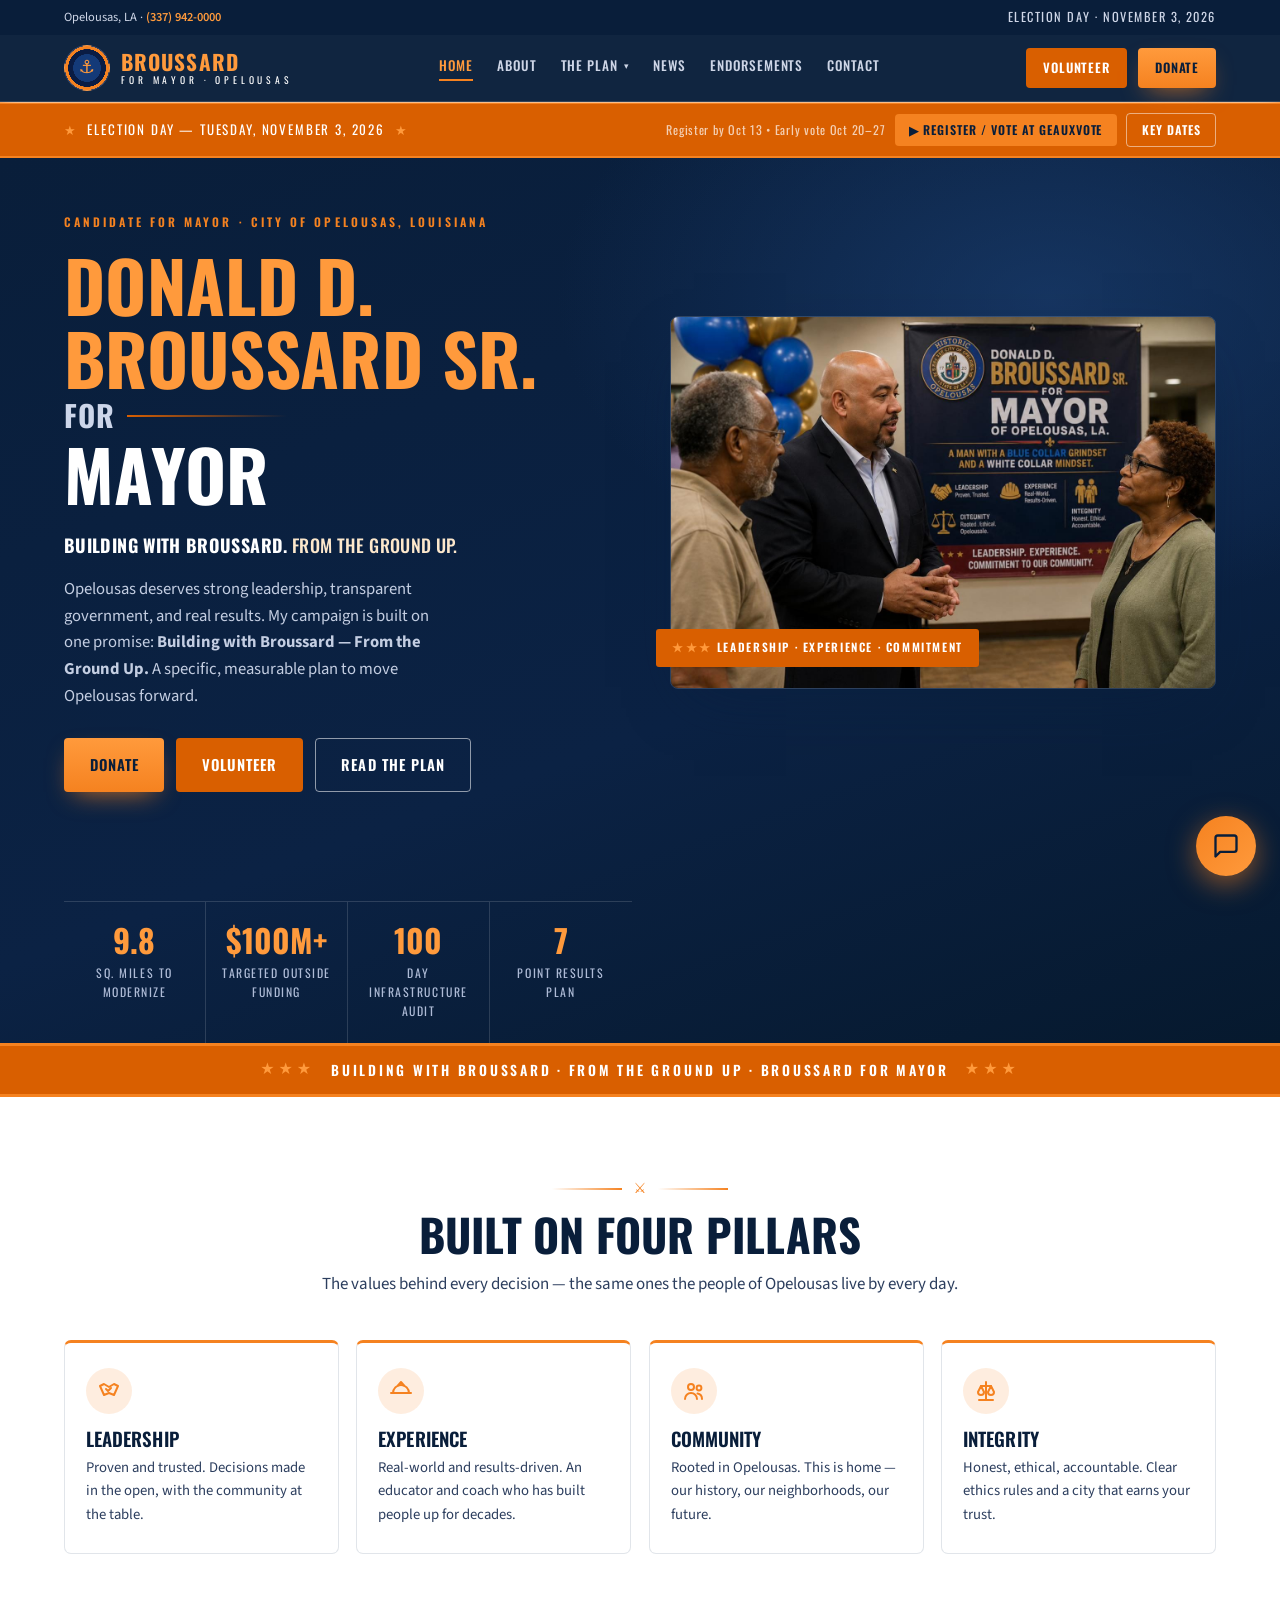
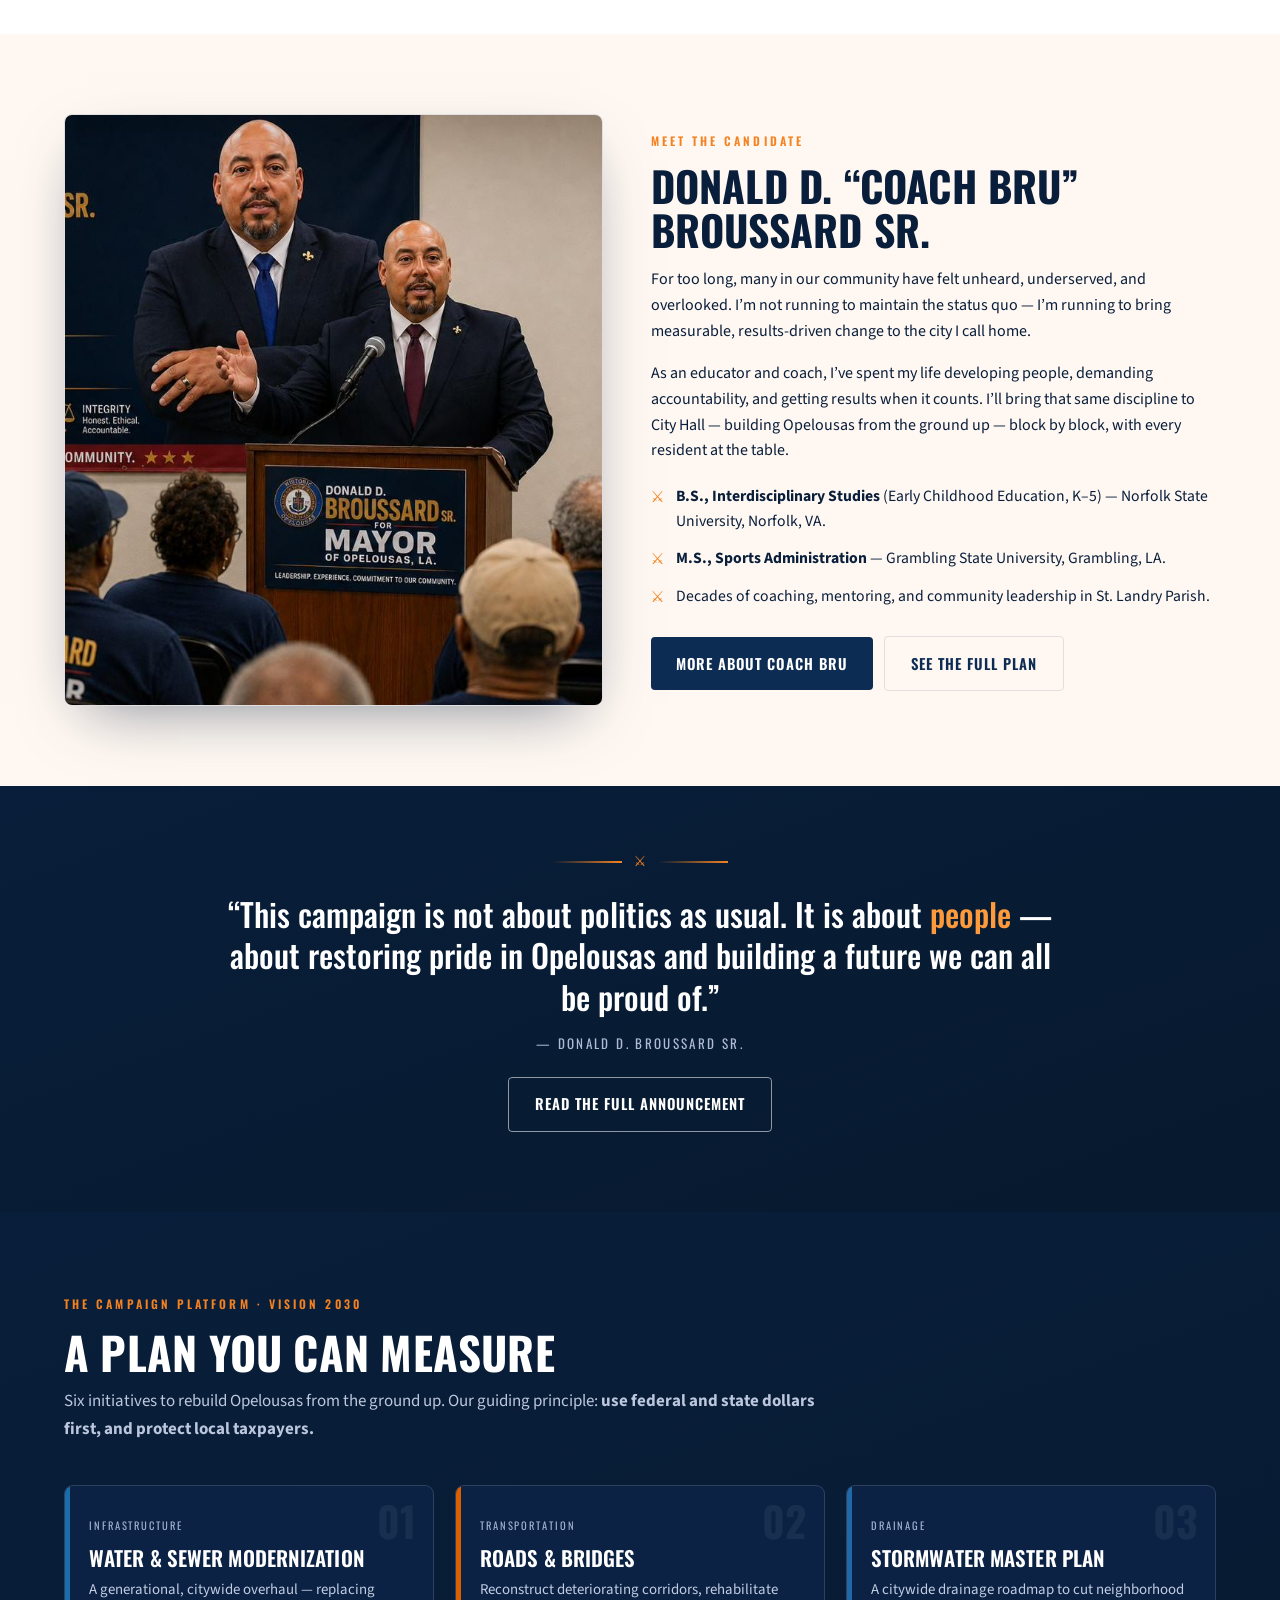
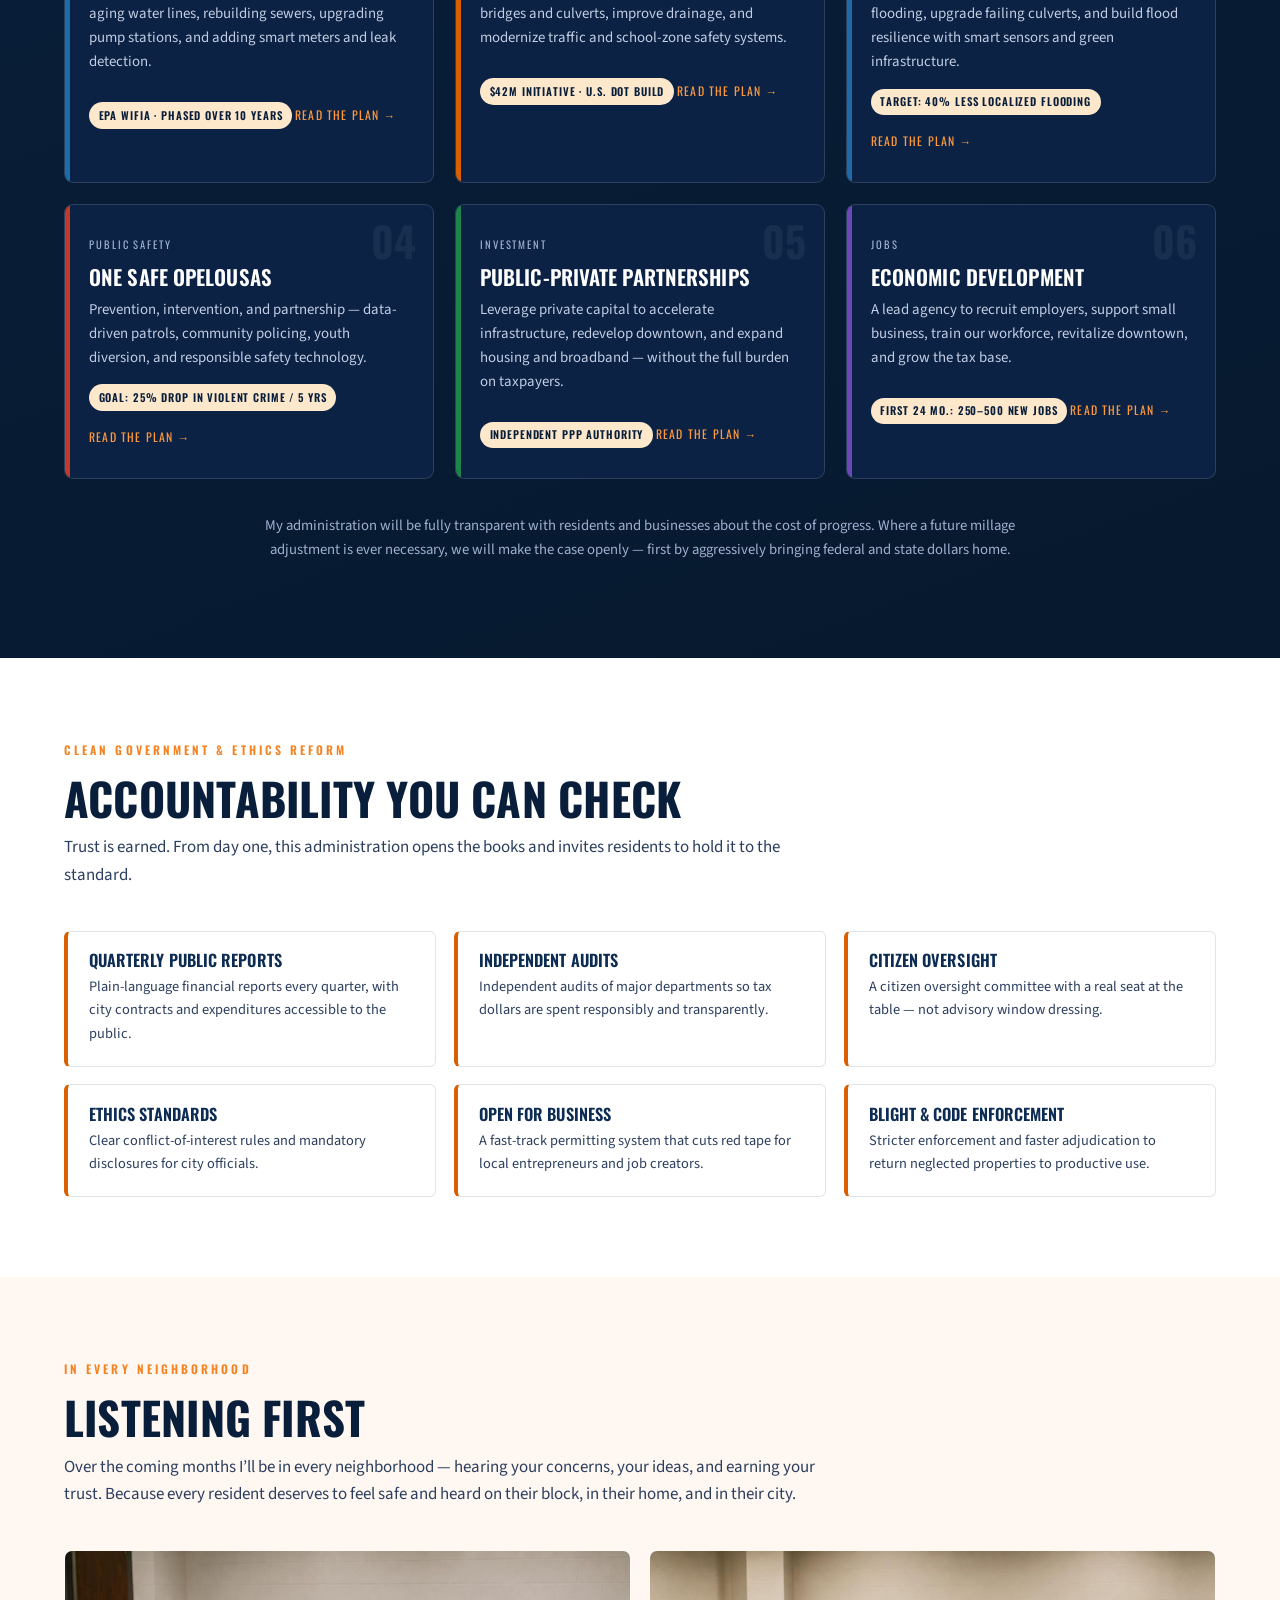
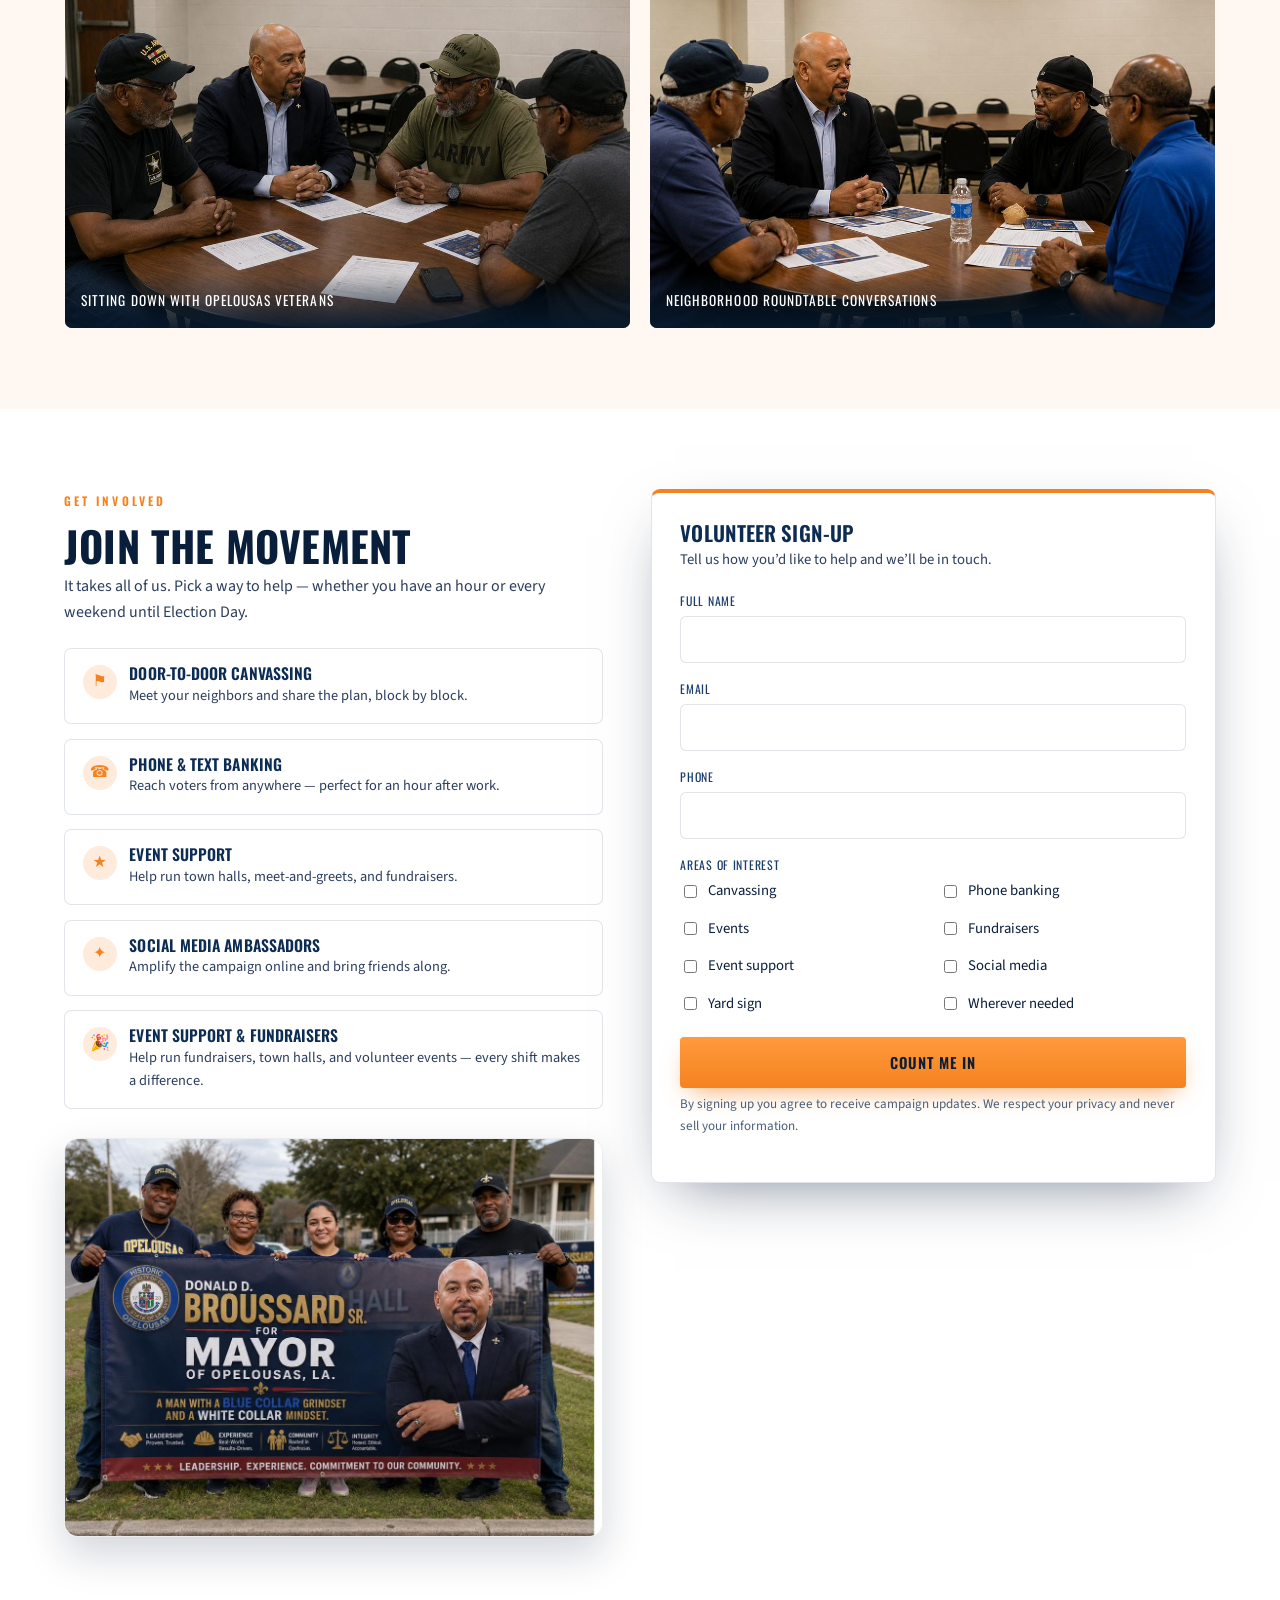
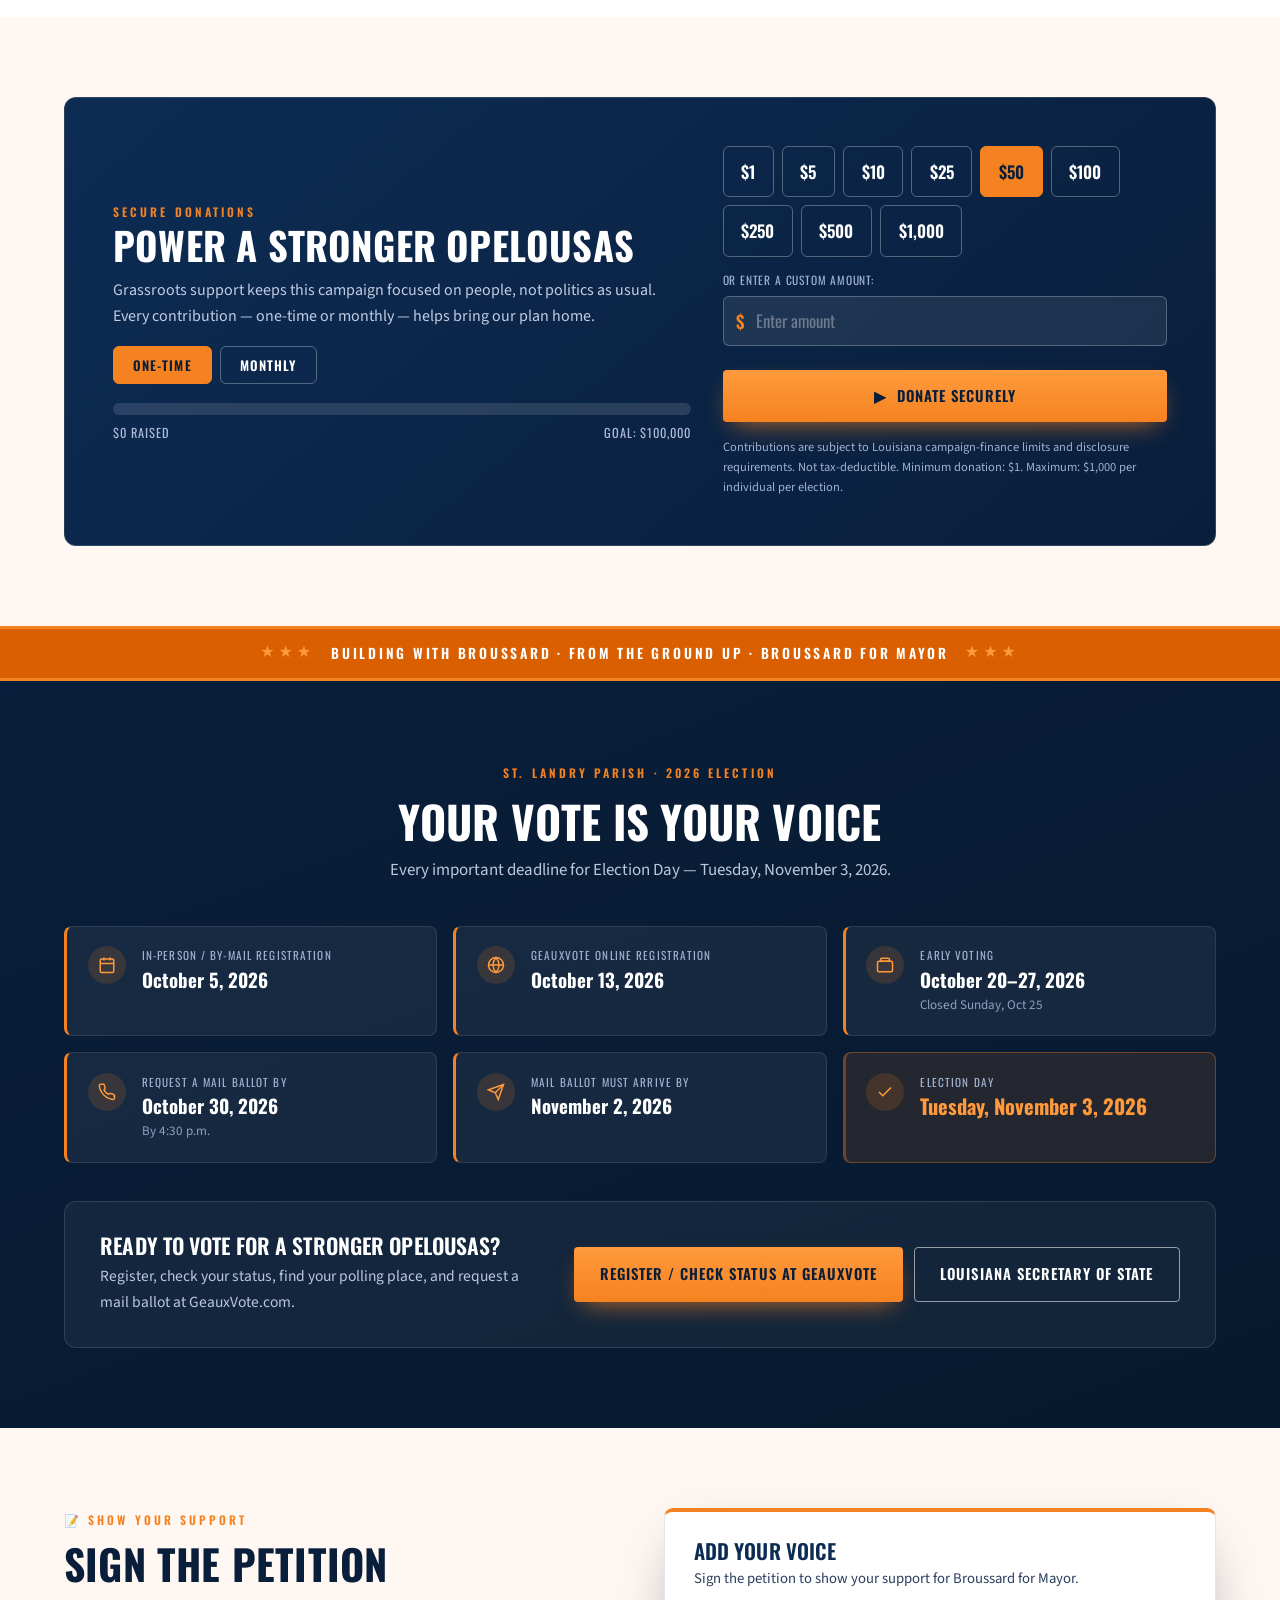
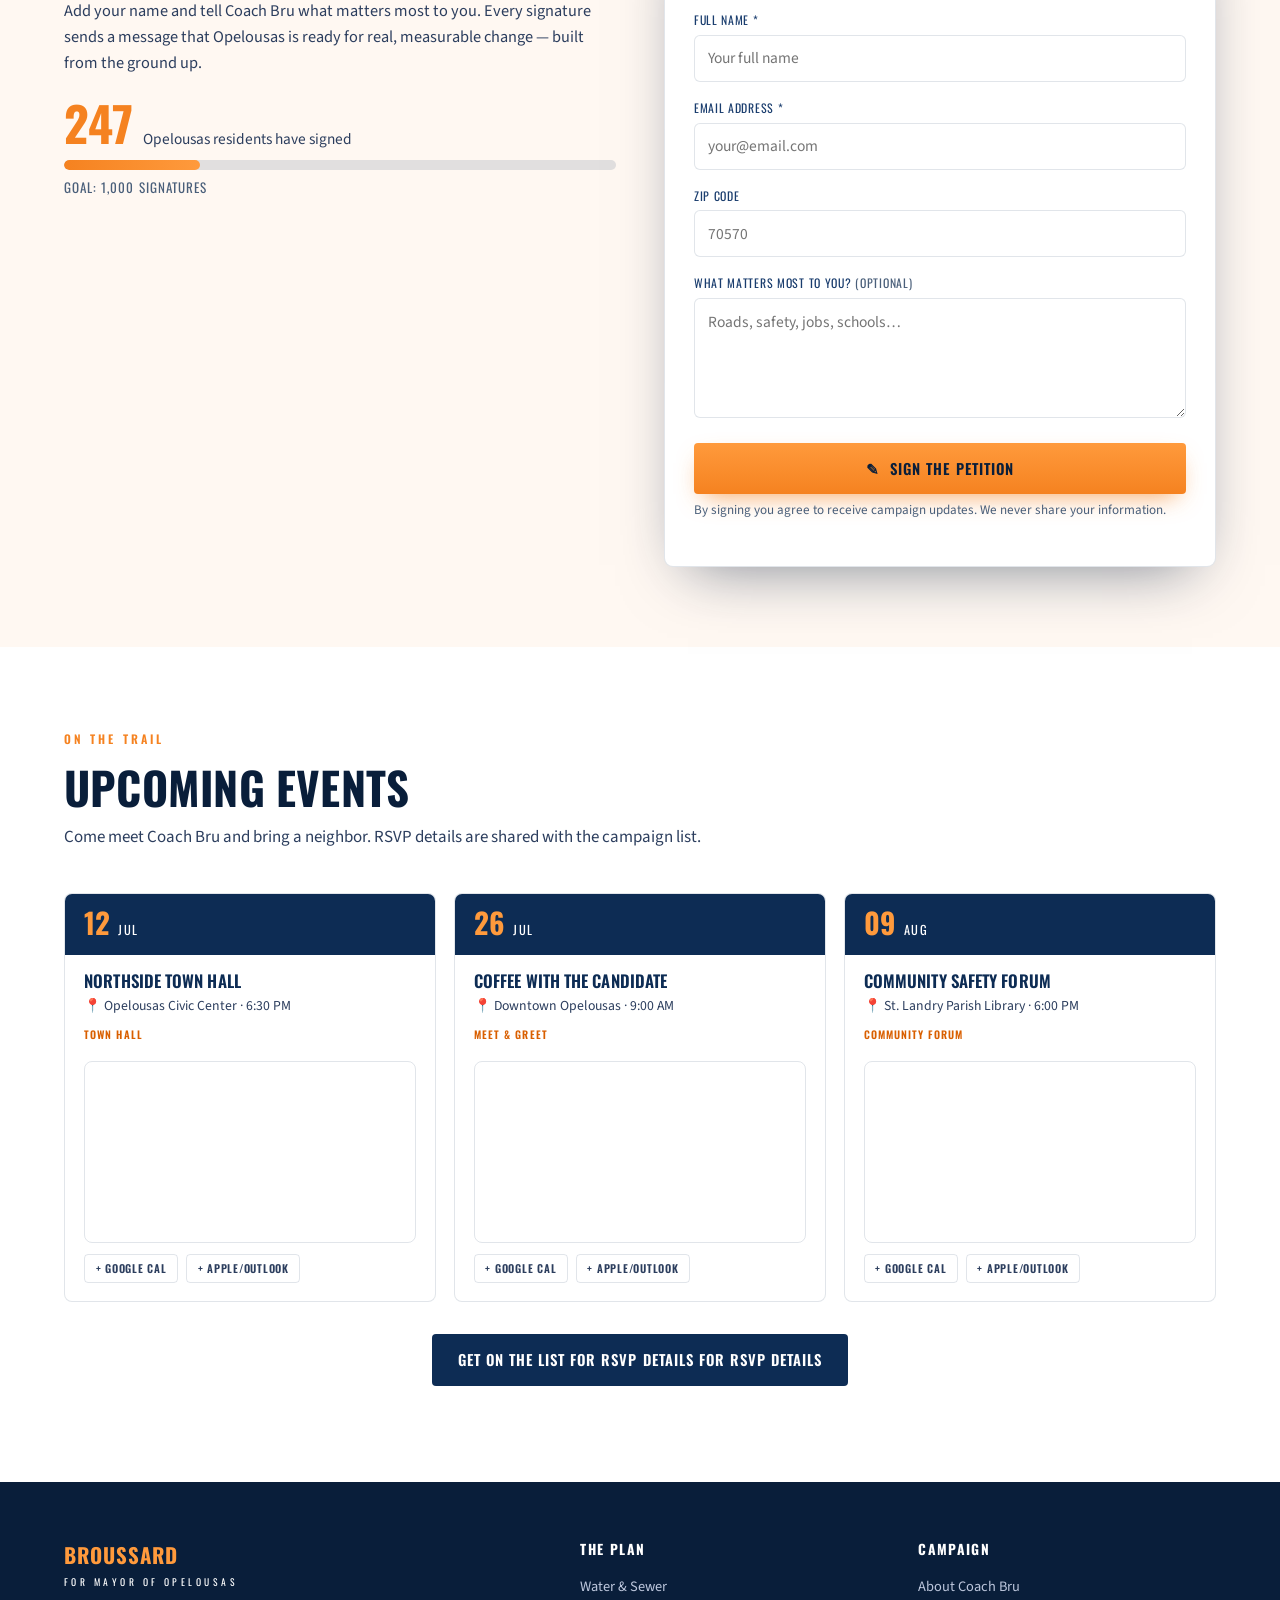
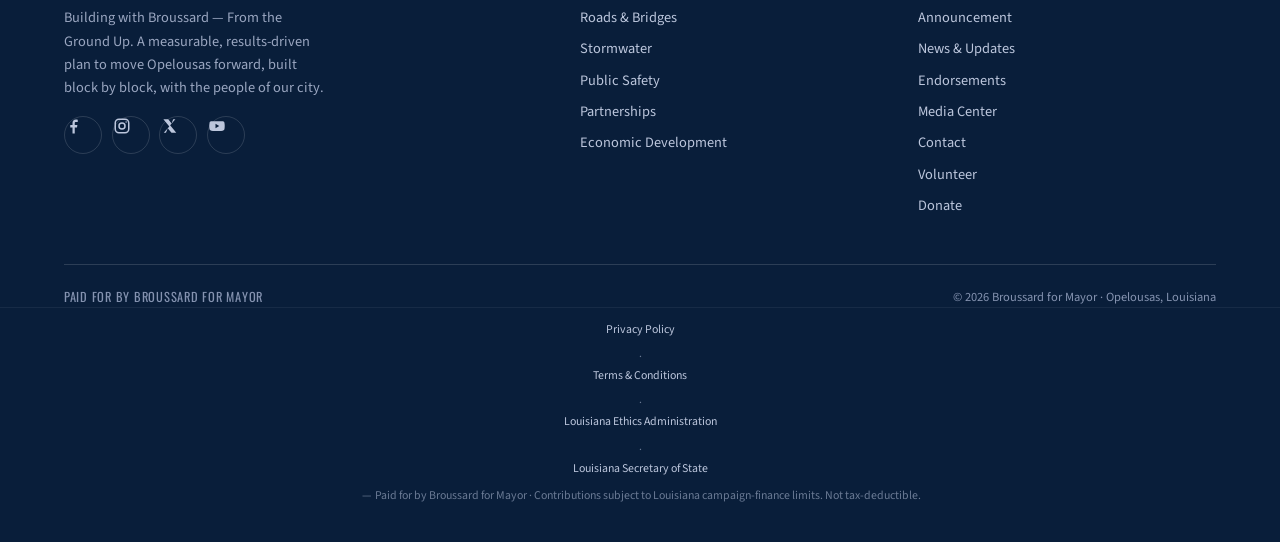
==== broussard-for-mayor-website/index-external-assets.html @ daa46667 "first commit" ====
<!DOCTYPE html>
<html lang="en">
<head>
<meta charset="UTF-8"/>
<meta name="viewport" content="width=device-width,initial-scale=1.0"/>
<title>Broussard for Mayor &mdash; Opelousas, Louisiana</title>
<meta name="description" content="Donald D. 'Coach Bru' Broussard Sr. &mdash; Broussard for Mayor of Opelousas. Building with Broussard, From the Ground Up."/>
<meta name="theme-color" content="#091e3a"/>
<meta property="og:title" content="Broussard for Mayor &mdash; Opelousas"/>
<meta property="og:description" content="Building with Broussard. From the Ground Up. A six-point plan to rebuild Opelousas."/>
<link rel="stylesheet" href="styles.css"/>
<link rel="preconnect" href="https://fonts.googleapis.com"/>
<link rel="preconnect" href="https://fonts.gstatic.com" crossorigin/>
<link href="https://fonts.googleapis.com/css2?family=Oswald:wght@400;500;600;700&family=Source+Sans+3:ital,wght@0,400;0,500;0,600;0,700;1,400&display=swap" rel="stylesheet"/>

</head>
<body>
<a class="skip" href="#main">Skip to content</a>
<div class="topbar"><div class="wrap"><div class="tinfo">Opelousas, LA &middot; <a href="tel:+13379420000">(337) 942-0000</a></div><div class="tdate">Election Day &middot; November 3, 2026</div></div></div>
<header class="nav"><div class="wrap">
  <a class="brand" href="#/home"><span class="seal" aria-hidden="true"></span><span class="bt"><b>BROUSSARD</b><span>For Mayor &middot; Opelousas</span></span></a>
  <nav class="links" aria-label="Primary">
    <a href="#/home" data-nav="home">Home</a>
    <a href="#/about" data-nav="about">About</a>
    <div class="has-drop"><a href="#/issues" data-nav="plan" aria-haspopup="true">The Plan</a>
      <div class="dropmenu">
        <a href="#/issues"><span class="sw" style="background:var(--gold)"></span>All Priorities</a>
        <a href="#/water-sewer"><span class="sw" style="background:#1a6daa"></span>Water &amp; Sewer</a>
        <a href="#/roads-bridges"><span class="sw" style="background:#d95f00"></span>Roads &amp; Bridges</a>
        <a href="#/stormwater"><span class="sw" style="background:#2068a8"></span>Stormwater</a>
        <a href="#/one-safe-opelousas"><span class="sw" style="background:#c0392b"></span>One Safe Opelousas</a>
        <a href="#/ppp"><span class="sw" style="background:#1e8449"></span>Partnerships</a>
        <a href="#/oeda"><span class="sw" style="background:#6c47b8"></span>Economic Development</a>
      </div>
    </div>
    <a href="#/news" data-nav="news">News</a>
    <a href="#/endorsements" data-nav="endorsements">Endorsements</a>
    <a href="#/contact" data-nav="contact">Contact</a>
  </nav>
  <div class="nav-cta">
    <a class="btn btn-brick btn-sm" href="#/home/involved">Volunteer</a>
    <a class="btn btn-gold btn-sm" href="#/home/donate">Donate</a>
    <button class="menu-btn" id="menuBtn" aria-label="Open menu" aria-expanded="false">&#9776;</button>
  </div>
</div>
<div class="mobile-panel" id="mobilePanel">
  <a href="#/home">Home</a><a href="#/about">About</a>
  <div class="mlabel">The Plan</div>
  <a class="sub" href="#/issues">All Priorities</a>
  <a class="sub" href="#/water-sewer">Water &amp; Sewer</a>
  <a class="sub" href="#/roads-bridges">Roads &amp; Bridges</a>
  <a class="sub" href="#/stormwater">Stormwater</a>
  <a class="sub" href="#/one-safe-opelousas">One Safe Opelousas</a>
  <a class="sub" href="#/ppp">Partnerships</a>
  <a class="sub" href="#/oeda">Economic Development</a>
  <a href="#/news">News &amp; Updates</a>
  <a href="#/endorsements">Endorsements</a>
  <a href="#/media">Media Center</a>
  <a href="#/references">References</a>
  <a href="#/home/involved">Volunteer</a>
  <a href="#/home/donate">Donate</a>
  <a href="#/contact">Contact</a>
</div>
</header>
<div class="votebar" role="banner" aria-label="Voter registration"><div class="wrap"><div class="vb-msg"><span class="star">&#9733;</span><span>Election Day &mdash; Tuesday, November 3, 2026</span><span class="star">&#9733;</span></div><div class="vb-actions"><span class="vb-date">Register by Oct 13 &bull; Early vote Oct 20&ndash;27</span><a class="vb-primary" href="https://www.geauxvote.com" target="_blank" rel="noopener">&#9654; Register / Vote at GeauxVote</a><a class="vb-ghost" href="#/home/vote">Key Dates</a></div></div></div>
<main id="main" tabindex="-1">
<div class="view" id="view-home">
<section class="hero" style="padding:0;">
  <div class="hero-glow" aria-hidden="true"></div>
  <div class="wrap">
    <div class="hero-copy">
      <span class="eyebrow">Candidate for Mayor &middot; City of Opelousas, Louisiana</span>
      <h1>
        <span class="name">Donald D. Broussard Sr.</span>
        <span class="for">For</span>
        <span class="office">Mayor</span>
      </h1>
      <p class="slogan"><b>Building with Broussard.</b> From the ground up.</p>
      <p class="mission">Opelousas deserves strong leadership, transparent government, and real results. My campaign is built on one promise: <strong>Building with Broussard &mdash; From the Ground Up.</strong> A specific, measurable plan to move Opelousas forward.</p>
      <div class="hero-cta">
        <a class="btn btn-gold" href="#/home/donate">Donate</a>
        <a class="btn btn-brick" href="#/home/involved">Volunteer</a>
        <a class="btn btn-ghost" href="#/issues">Read the Plan</a>
      </div>
    </div>
    <div class="hero-figure">
      <div class="photo"><img src="img/hero.jpg" alt="Donald Broussard Sr. speaking with Opelousas residents at a community event in front of a campaign banner"/></div>
      <span class="hero-badge"><span class="stars">&#9733;&#9733;&#9733;</span> Leadership &middot; Experience &middot; Commitment</span>
    </div>
  </div>
  <div class="wrap" style="padding-bottom:0;">
    <div class="stats">
      <div class="stat"><div class="num">9.8</div><div class="lab">Sq. Miles to Modernize</div></div>
      <div class="stat"><div class="num">$100M+</div><div class="lab">Targeted Outside Funding</div></div>
      <div class="stat"><div class="num">100</div><div class="lab">Day Infrastructure Audit</div></div>
      <div class="stat"><div class="num">7</div><div class="lab">Point Results Plan</div></div>
    </div>
  </div>
</section>

<div class="band"><div class="wrap">
  <span class="star">&#9733;&#9733;&#9733;</span>
  <span class="txt">Building with Broussard &middot; From the Ground Up &middot; Broussard for Mayor</span>
  <span class="star">&#9733;&#9733;&#9733;</span>
</div></div>

<section class="bg-paper" id="home__pillars"><div class="wrap">
  <div class="shead center">
    <div class="fdiv center"><span>&#9876;</span></div>
    <h2>Built on Four Pillars</h2>
    <p>The values behind every decision &mdash; the same ones the people of Opelousas live by every day.</p>
  </div>
  <div class="pillars">
    <div class="pillar"><div class="ic" aria-hidden="true"><svg viewBox="0 0 24 24" fill="none" stroke="currentColor" stroke-width="2" stroke-linecap="round" stroke-linejoin="round"><path d="M14 9l-3 3-2-2"/><path d="M3 7l4-2 5 3 5-3 4 2-4 9-5-2-5 2z"/></svg></div>
      <h3>Leadership</h3><p>Proven and trusted. Decisions made in the open, with the community at the table.</p></div>
    <div class="pillar"><div class="ic" aria-hidden="true"><svg viewBox="0 0 24 24" fill="none" stroke="currentColor" stroke-width="2" stroke-linecap="round" stroke-linejoin="round"><path d="M4 14a8 8 0 0 1 16 0"/><path d="M2 14h20"/><path d="M9 6.5 12 3l3 3.5"/></svg></div>
      <h3>Experience</h3><p>Real-world and results-driven. An educator and coach who has built people up for decades.</p></div>
    <div class="pillar"><div class="ic" aria-hidden="true"><svg viewBox="0 0 24 24" fill="none" stroke="currentColor" stroke-width="2" stroke-linecap="round" stroke-linejoin="round"><circle cx="9" cy="8" r="3"/><circle cx="17" cy="9" r="2.4"/><path d="M3 20c0-3.3 2.7-6 6-6s6 2.7 6 6"/><path d="M15.5 14.5c2.6.4 4.5 2.6 4.5 5.5"/></svg></div>
      <h3>Community</h3><p>Rooted in Opelousas. This is home &mdash; our history, our neighborhoods, our future.</p></div>
    <div class="pillar"><div class="ic" aria-hidden="true"><svg viewBox="0 0 24 24" fill="none" stroke="currentColor" stroke-width="2" stroke-linecap="round" stroke-linejoin="round"><path d="M12 3v18"/><path d="M5 21h14"/><path d="M7 7h10"/><path d="M7 7 4 13a3 3 0 0 0 6 0z"/><path d="M17 7l-3 6a3 3 0 0 0 6 0z"/></svg></div>
      <h3>Integrity</h3><p>Honest, ethical, accountable. Clear ethics rules and a city that earns your trust.</p></div>
  </div>
</div></section>

<section class="bg-cream" id="home__about"><div class="wrap">
  <div class="split">
    <div class="media"><img src="img/meet.jpg" alt="Donald Broussard Sr. addressing supporters at a campaign event"/></div>
    <div>
      <span class="eyebrow">Meet the Candidate</span>
      <h2>Donald D. &ldquo;Coach Bru&rdquo; Broussard Sr.</h2>
      <p>For too long, many in our community have felt unheard, underserved, and overlooked. I&rsquo;m not running to maintain the status quo &mdash; I&rsquo;m running to bring measurable, results-driven change to the city I call home.</p>
      <p>As an educator and coach, I&rsquo;ve spent my life developing people, demanding accountability, and getting results when it counts. I&rsquo;ll bring that same discipline to City Hall &mdash; building Opelousas from the ground up &mdash; block by block, with every resident at the table.</p>
      <ul class="factlist">
        <li><span class="fleur">&#9876;</span><span><strong>B.S., Interdisciplinary Studies</strong> (Early Childhood Education, K&ndash;5) &mdash; Norfolk State University, Norfolk, VA.</span></li>
        <li><span class="fleur">&#9876;</span><span><strong>M.S., Sports Administration</strong> &mdash; Grambling State University, Grambling, LA.</span></li>
        <li><span class="fleur">&#9876;</span><span>Decades of coaching, mentoring, and community leadership in St.&nbsp;Landry Parish.</span></li>
      </ul>
      <div style="margin-top:1.6rem;">
        <a class="btn btn-navy" href="#/about">More about Coach Bru</a>
        <a class="btn btn-ghost-ink" href="#/issues" style="margin-left:.5rem;">See the full plan</a>
      </div>
    </div>
  </div>
</div></section>

<section class="bg-navy" style="padding:4rem 0;"><div class="wrap" style="max-width:900px;text-align:center;">
  <div class="fdiv center" style="margin-bottom:1.2rem;"><span>&#9876;</span></div>
  <p style="font-family:'Oswald';font-weight:500;font-size:clamp(1.4rem,3vw,2rem);line-height:1.3;color:#fff;">&ldquo;This campaign is not about politics as usual. It is about <span style="color:var(--gold-bright)">people</span> &mdash; about restoring pride in Opelousas and building a future we can all be proud of.&rdquo;</p>
  <p style="font-family:'Oswald';letter-spacing:.18em;text-transform:uppercase;font-size:.82rem;color:#aebbd6;margin-top:1rem;">&mdash; Donald D. Broussard Sr.</p>
  <p style="margin-top:1.4rem;"><a class="btn btn-ghost" href="#/announcement">Read the full announcement</a></p>
</div></section>

<section class="bg-navy" id="home__plan"><div class="wrap">
  <div class="shead">
    <span class="eyebrow">The Campaign Platform &middot; Vision 2030</span>
    <h2>A Plan You Can Measure</h2>
    <p>Six initiatives to rebuild Opelousas from the ground up. Our guiding principle: <strong>use federal and state dollars first, and protect local taxpayers.</strong></p>
  </div>
  <div class="plan">
      <a class="pcard" href="#/water-sewer"><span class="accent" style="background:var(--water)"></span><span class="num">01</span>
        <span class="tag">Infrastructure</span>
        <h3>Water &amp; Sewer Modernization</h3>
        <p>A generational, citywide overhaul &mdash; replacing aging water lines, rebuilding sewers, upgrading pump stations, and adding smart meters and leak detection.</p>
        <span class="chip">EPA WIFIA &middot; phased over 10 years</span>
        <span class="more">Read the plan &rarr;</span>
      </a>
      <a class="pcard" href="#/roads-bridges"><span class="accent" style="background:var(--road)"></span><span class="num">02</span>
        <span class="tag">Transportation</span>
        <h3>Roads &amp; Bridges</h3>
        <p>Reconstruct deteriorating corridors, rehabilitate bridges and culverts, improve drainage, and modernize traffic and school-zone safety systems.</p>
        <span class="chip">$42M initiative &middot; U.S. DOT BUILD</span>
        <span class="more">Read the plan &rarr;</span>
      </a>
      <a class="pcard" href="#/stormwater"><span class="accent" style="background:var(--storm)"></span><span class="num">03</span>
        <span class="tag">Drainage</span>
        <h3>Stormwater Master Plan</h3>
        <p>A citywide drainage roadmap to cut neighborhood flooding, upgrade failing culverts, and build flood resilience with smart sensors and green infrastructure.</p>
        <span class="chip">Target: 40% less localized flooding</span>
        <span class="more">Read the plan &rarr;</span>
      </a>
      <a class="pcard" href="#/one-safe-opelousas"><span class="accent" style="background:var(--safe)"></span><span class="num">04</span>
        <span class="tag">Public Safety</span>
        <h3>One Safe Opelousas</h3>
        <p>Prevention, intervention, and partnership &mdash; data-driven patrols, community policing, youth diversion, and responsible safety technology.</p>
        <span class="chip">Goal: 25% drop in violent crime / 5 yrs</span>
        <span class="more">Read the plan &rarr;</span>
      </a>
      <a class="pcard" href="#/ppp"><span class="accent" style="background:var(--ppp)"></span><span class="num">05</span>
        <span class="tag">Investment</span>
        <h3>Public-Private Partnerships</h3>
        <p>Leverage private capital to accelerate infrastructure, redevelop downtown, and expand housing and broadband &mdash; without the full burden on taxpayers.</p>
        <span class="chip">Independent PPP Authority</span>
        <span class="more">Read the plan &rarr;</span>
      </a>
      <a class="pcard" href="#/oeda"><span class="accent" style="background:var(--econ)"></span><span class="num">06</span>
        <span class="tag">Jobs</span>
        <h3>Economic Development</h3>
        <p>A lead agency to recruit employers, support small business, train our workforce, revitalize downtown, and grow the tax base.</p>
        <span class="chip">First 24 mo.: 250&ndash;500 new jobs</span>
        <span class="more">Read the plan &rarr;</span>
      </a>
  </div>
  <p style="text-align:center;margin-top:2.2rem;font-size:.92rem;color:#9fb0d0;max-width:760px;margin-left:auto;margin-right:auto;">My administration will be fully transparent with residents and businesses about the cost of progress. Where a future millage adjustment is ever necessary, we will make the case openly &mdash; first by aggressively bringing federal and state dollars home.</p>
</div></section>

<section class="bg-paper" id="home__accountability"><div class="wrap">
  <div class="shead">
    <span class="eyebrow">Clean Government &amp; Ethics Reform</span>
    <h2>Accountability You Can Check</h2>
    <p>Trust is earned. From day one, this administration opens the books and invites residents to hold it to the standard.</p>
  </div>
  <div class="acc">
    <div class="item"><h4>Quarterly Public Reports</h4><p>Plain-language financial reports every quarter, with city contracts and expenditures accessible to the public.</p></div>
    <div class="item"><h4>Independent Audits</h4><p>Independent audits of major departments so tax dollars are spent responsibly and transparently.</p></div>
    <div class="item"><h4>Citizen Oversight</h4><p>A citizen oversight committee with a real seat at the table &mdash; not advisory window dressing.</p></div>
    <div class="item"><h4>Ethics Standards</h4><p>Clear conflict-of-interest rules and mandatory disclosures for city officials.</p></div>
    <div class="item"><h4>Open for Business</h4><p>A fast-track permitting system that cuts red tape for local entrepreneurs and job creators.</p></div>
    <div class="item"><h4>Blight &amp; Code Enforcement</h4><p>Stricter enforcement and faster adjudication to return neglected properties to productive use.</p></div>
  </div>
</div></section>

<section class="bg-cream" id="home__community"><div class="wrap">
  <div class="shead">
    <span class="eyebrow">In Every Neighborhood</span>
    <h2>Listening First</h2>
    <p>Over the coming months I&rsquo;ll be in every neighborhood &mdash; hearing your concerns, your ideas, and earning your trust. Because every resident deserves to feel safe and heard on their block, in their home, and in their city.</p>
  </div>
  <div class="gal">
    <figure><img src="img/listen.jpg" alt="Donald Broussard Sr. meeting with local military veterans around a table"/><figcaption>Sitting down with Opelousas veterans</figcaption></figure>
    <figure><img src="img/round.jpg" alt="Donald Broussard Sr. in a roundtable conversation with residents"/><figcaption>Neighborhood roundtable conversations</figcaption></figure>
  </div>
</div></section>

<section class="bg-paper" id="home__involved"><div class="wrap">
  <div class="involve">
    <div>
      <span class="eyebrow">Get Involved</span>
      <h2 style="font-size:clamp(1.8rem,3.6vw,2.6rem);text-transform:uppercase;font-weight:700;margin:.6rem 0 .4rem;">Join the Movement</h2>
      <p style="color:var(--slate);">It takes all of us. Pick a way to help &mdash; whether you have an hour or every weekend until Election Day.</p>
      <ul class="waylist">
        <li><span class="dot" aria-hidden="true">&#9873;</span><div><h4>Door-to-Door Canvassing</h4><p>Meet your neighbors and share the plan, block by block.</p></div></li>
        <li><span class="dot" aria-hidden="true">&#9742;</span><div><h4>Phone &amp; Text Banking</h4><p>Reach voters from anywhere &mdash; perfect for an hour after work.</p></div></li>
        <li><span class="dot" aria-hidden="true">&#9733;</span><div><h4>Event Support</h4><p>Help run town halls, meet-and-greets, and fundraisers.</p></div></li>
        <li><span class="dot" aria-hidden="true">&#10022;</span><div><h4>Social Media Ambassadors</h4><p>Amplify the campaign online and bring friends along.</p></div></li>
        <li><span class="dot" aria-hidden="true">&#127881;</span><div><h4>Event Support &amp; Fundraisers</h4><p>Help run fundraisers, town halls, and volunteer events &mdash; every shift makes a difference.</p></div></li>
      </ul>
      <div class="involve-photo"><img src="img/supporters.jpg" alt="Broussard family and supporters holding a Broussard for Mayor campaign banner"/></div>
    </div>
    <div class="formcard">
      <h3>Volunteer Sign-Up</h3>
      <p class="sub">Tell us how you&rsquo;d like to help and we&rsquo;ll be in touch.</p>
      <form id="volForm" novalidate>
        <div class="field"><label for="vName">Full Name</label><input id="vName" name="name" type="text" autocomplete="name" required/></div>
        <div class="field"><label for="vEmail">Email</label><input id="vEmail" name="email" type="email" autocomplete="email" required/></div>
        <div class="field"><label for="vPhone">Phone</label><input id="vPhone" name="phone" type="tel" autocomplete="tel"/></div>
        <div class="field"><label>Areas of Interest</label>
          <div class="checks">
            <label><input type="checkbox" name="interest" value="Canvassing"/> Canvassing</label>
            <label><input type="checkbox" name="interest" value="Phone banking"/> Phone banking</label>
            <label><input type="checkbox" name="interest" value="Events"/> Events</label>
            <label><input type="checkbox" name="interest" value="Fundraisers"/> Fundraisers</label>
            <label><input type="checkbox" name="interest" value="Event support"/> Event support</label>
            <label><input type="checkbox" name="interest" value="Social media"/> Social media</label>
            <label><input type="checkbox" name="interest" value="Yard sign"/> Yard sign</label>
            <label><input type="checkbox" name="interest" value="Wherever needed"/> Wherever needed</label>
          </div>
        </div>
        <button class="btn btn-gold" type="submit" style="width:100%;justify-content:center;">Count Me In</button>
        <p class="form-note">By signing up you agree to receive campaign updates. We respect your privacy and never sell your information.</p>
      </form>
      <div class="form-ok" id="volOk" role="status">&#10003; Thank you! Your sign-up was received. A member of the Broussard for Mayor team will reach out soon.</div>
    </div>
  </div>
</div></section>

<section class="bg-cream" id="home__donate"><div class="wrap">
  <div class="donate">
    <div>
      <span class="eyebrow">Secure Donations</span>
      <h2>Power a Stronger Opelousas</h2>
      <p>Grassroots support keeps this campaign focused on people, not politics as usual. Every contribution &mdash; one-time or monthly &mdash; helps bring our plan home.</p>
      <div class="donate-type" role="group" aria-label="Donation frequency">
        <button class="dtype-btn active" data-type="once">One-Time</button>
        <button class="dtype-btn" data-type="monthly">Monthly</button>
      </div>
      <div class="progress" aria-label="Fundraising progress">
        <div class="track"><div class="fill" style="width:0%"></div></div>
        <div class="meta"><span>$0 raised</span><span>Goal: $100,000</span></div>
      </div>
    </div>
    <div>
      <div class="amts" role="group" aria-label="Suggested amounts">
        <a class="amt-btn" href="#" data-amt="1">$1</a>
        <a class="amt-btn" href="#" data-amt="5">$5</a>
        <a class="amt-btn" href="#" data-amt="10">$10</a>
        <a class="amt-btn" href="#" data-amt="25">$25</a>
        <a class="amt-btn feat" href="#" data-amt="50">$50</a>
        <a class="amt-btn" href="#" data-amt="100">$100</a>
        <a class="amt-btn" href="#" data-amt="250">$250</a>
        <a class="amt-btn" href="#" data-amt="500">$500</a>
        <a class="amt-btn" href="#" data-amt="1000">$1,000</a>
      </div>
      <div class="donate-custom">
        <label for="home__customAmt" class="custom-label">Or enter a custom amount:</label>
        <div class="custom-input-wrap">
          <span class="custom-dollar">$</span>
          <input id="home__customAmt" type="number" min="1" max="5000" step="1" placeholder="Enter amount" aria-label="Custom donation amount"/>
        </div>
      </div>
      <a class="btn btn-gold donate-cta" href="https://www.actblue.com" target="_blank" rel="noopener" style="width:100%;justify-content:center;margin-top:.8rem;">
        &#9654;&nbsp; Donate Securely
      </a>
      <p style="font-size:.78rem;color:#9fb0d0;margin-top:.9rem;">Contributions are subject to Louisiana campaign-finance limits and disclosure requirements. Not tax-deductible. Minimum donation: $1. Maximum: $1,000 per individual per election.</p>
    </div>
  </div>
</div></section>

<div class="band"><div class="wrap">
  <span class="star">&#9733;&#9733;&#9733;</span>
  <span class="txt">Building with Broussard &middot; From the Ground Up &middot; Broussard for Mayor</span>
  <span class="star">&#9733;&#9733;&#9733;</span>
</div></div>

<!-- VOTER DATES -->
<section class="bg-navy" id="home__vote"><div class="wrap">
  <div class="shead center"><span class="eyebrow">St. Landry Parish &middot; 2026 Election</span><h2 style="color:#fff;">Your Vote Is Your Voice</h2><p style="color:#bcc7dd;">Every important deadline for Election Day &mdash; Tuesday, November 3, 2026.</p></div>
  <div class="vdates">
    <div class="vd"><div class="vd-icon"><svg viewBox="0 0 24 24" fill="none" stroke="currentColor" stroke-width="2"><rect x="3" y="4" width="18" height="18" rx="2"/><line x1="16" y1="2" x2="16" y2="6"/><line x1="8" y1="2" x2="8" y2="6"/><line x1="3" y1="10" x2="21" y2="10"/></svg></div><div class="vd-body"><div class="vd-label">In-Person / By-Mail Registration</div><div class="vd-date">October 5, 2026</div></div></div>
    <div class="vd"><div class="vd-icon"><svg viewBox="0 0 24 24" fill="none" stroke="currentColor" stroke-width="2"><circle cx="12" cy="12" r="10"/><path d="M2 12h20M12 2a15.3 15.3 0 0 1 4 10 15.3 15.3 0 0 1-4 10 15.3 15.3 0 0 1-4-10 15.3 15.3 0 0 1 4-10z"/></svg></div><div class="vd-body"><div class="vd-label">GeauxVote Online Registration</div><div class="vd-date">October 13, 2026</div></div></div>
    <div class="vd"><div class="vd-icon"><svg viewBox="0 0 24 24" fill="none" stroke="currentColor" stroke-width="2"><path d="M20 7H4a2 2 0 0 0-2 2v10a2 2 0 0 0 2 2h16a2 2 0 0 0 2-2V9a2 2 0 0 0-2-2z"/><path d="M16 3H8a2 2 0 0 0-2 2v2h12V5a2 2 0 0 0-2-2z"/></svg></div><div class="vd-body"><div class="vd-label">Early Voting</div><div class="vd-date">October 20&ndash;27, 2026</div><div class="vd-note">Closed Sunday, Oct 25</div></div></div>
    <div class="vd"><div class="vd-icon"><svg viewBox="0 0 24 24" fill="none" stroke="currentColor" stroke-width="2"><path d="M22 16.92v3a2 2 0 0 1-2.18 2 19.8 19.8 0 0 1-8.63-3.07A19.5 19.5 0 0 1 4.69 12a19.8 19.8 0 0 1-3-8.59A2 2 0 0 1 3.62 1.5h3a2 2 0 0 1 2 1.72c.13 1 .37 1.97.72 2.9a2 2 0 0 1-.45 2.11L7.91 9.23a16 16 0 0 0 6 6l.72-.72a2 2 0 0 1 2.11-.45c.93.35 1.9.6 2.9.72A2 2 0 0 1 21.46 17z"/></svg></div><div class="vd-body"><div class="vd-label">Request a Mail Ballot By</div><div class="vd-date">October 30, 2026</div><div class="vd-note">By 4:30 p.m.</div></div></div>
    <div class="vd"><div class="vd-icon"><svg viewBox="0 0 24 24" fill="none" stroke="currentColor" stroke-width="2"><path d="M22 2 11 13"/><path d="M22 2 15 22 11 13 2 9l20-7z"/></svg></div><div class="vd-body"><div class="vd-label">Mail Ballot Must Arrive By</div><div class="vd-date">November 2, 2026</div></div></div>
    <div class="vd vd-election"><div class="vd-icon"><svg viewBox="0 0 24 24" fill="none" stroke="currentColor" stroke-width="2"><polyline points="20 6 9 17 4 12"/></svg></div><div class="vd-body"><div class="vd-label">Election Day</div><div class="vd-date vd-gold">Tuesday, November 3, 2026</div></div></div>
  </div>
  <div class="vregister"><div class="vregister-text"><h3>Ready to vote for a stronger Opelousas?</h3><p>Register, check your status, find your polling place, and request a mail ballot at GeauxVote.com.</p></div><div class="vregister-ctas"><a class="btn btn-gold" href="https://www.geauxvote.com" target="_blank" rel="noopener">Register / Check Status at GeauxVote</a><a class="btn btn-ghost" href="https://www.sos.la.gov/ElectionsAndVoting/Pages/default.aspx" target="_blank" rel="noopener">Louisiana Secretary of State</a></div></div>
</div></section>

<!-- PETITION -->
<section class="bg-cream" id="home__petition"><div class="wrap">
  <div class="petition-wrap">
    <div class="petition-copy">
      <span class="eyebrow">&#128221; Show Your Support</span>
      <h2>Sign the Petition</h2>
      <p>Add your name and tell Coach Bru what matters most to you. Every signature sends a message that Opelousas is ready for real, measurable change &mdash; built from the ground up.</p>
      <div class="petition-count">
        <span class="pc-num" id="home__petCount">247</span>
        <span class="pc-label">Opelousas residents have signed</span>
      </div>
      <div class="petition-bar"><div class="petition-fill" id="home__petFill" style="width:24.7%"></div></div>
      <div class="pc-goal">Goal: 1,000 signatures</div>
    </div>
    <div class="petition-form-wrap">
      <div class="formcard">
        <h3>Add Your Voice</h3>
        <p class="sub">Sign the petition to show your support for Broussard for Mayor.</p>
        <form id="petForm" novalidate>
          <div class="field"><label for="home__petName">Full Name *</label><input id="home__petName" type="text" autocomplete="name" required placeholder="Your full name"/></div>
          <div class="field"><label for="home__petEmail">Email Address *</label><input id="home__petEmail" type="email" autocomplete="email" required placeholder="your@email.com"/></div>
          <div class="field"><label for="home__petZip">ZIP Code</label><input id="home__petZip" type="text" inputmode="numeric" maxlength="5" placeholder="70570"/></div>
          <div class="field"><label for="home__petMsg">What matters most to you? <span style="font-weight:400;color:var(--slate-2)">(optional)</span></label>
            <textarea id="home__petMsg" rows="2" placeholder="Roads, safety, jobs, schools&hellip;"></textarea></div>
          <button class="btn btn-gold" type="submit" style="width:100%;justify-content:center;">&#9998;&nbsp; Sign the Petition</button>
          <p class="form-note">By signing you agree to receive campaign updates. We never share your information.</p>
        </form>
        <div class="form-ok" id="home__petOk" role="status">&#10003; Thank you for signing! Your voice matters. Together we&rsquo;re building Opelousas from the ground up.</div>
      </div>
    </div>
  </div>
</div></section>
<section class="bg-paper" id="home__events"><div class="wrap">
  <div class="shead">
    <span class="eyebrow">On the Trail</span>
    <h2>Upcoming Events</h2>
    <p>Come meet Coach Bru and bring a neighbor. RSVP details are shared with the campaign list.</p>
  </div>
  <div class="events">
    <div class="ev">
      <div class="date"><span class="d">12</span><span class="mo">Jul</span></div>
      <div class="body">
        <h4>Northside Town Hall</h4>
        <div class="where">&#128205; Opelousas Civic Center &middot; 6:30 PM</div>
        <span class="type">Town Hall</span>
        <div class="ev-map"><iframe loading="lazy" referrerpolicy="no-referrer-when-downgrade"
          src="https://www.google.com/maps?q=Opelousas+Civic+Center,+Opelousas,+LA&output=embed"
          title="Opelousas Civic Center map" aria-label="Map to Opelousas Civic Center"></iframe></div>
        <div class="cal-add">
          <a href="https://calendar.google.com/calendar/render?action=TEMPLATE&text=Broussard+Northside+Town+Hall&dates=20261012T183000/20261012T200000&location=Opelousas+Civic+Center,+Opelousas,+LA&details=Join+Donald+Broussard+Sr.+for+Mayor+for+a+community+town+hall" target="_blank" rel="noopener">+ Google Cal</a>
          <a href="data:text/calendar;charset=utf8,BEGIN:VCALENDAR%0AVERSION:2.0%0ABEGIN:VEVENT%0ADTSTART:20261012T183000%0ADTEND:20261012T200000%0ASUMMARY:Broussard+Northside+Town+Hall%0ALOCATION:Opelousas+Civic+Center%0AEND:VEVENT%0AEND:VCALENDAR" download="event.ics">+ Apple/Outlook</a>
        </div>
      </div>
    </div>
    <div class="ev">
      <div class="date"><span class="d">26</span><span class="mo">Jul</span></div>
      <div class="body">
        <h4>Coffee with the Candidate</h4>
        <div class="where">&#128205; Downtown Opelousas &middot; 9:00 AM</div>
        <span class="type">Meet &amp; Greet</span>
        <div class="ev-map"><iframe loading="lazy" referrerpolicy="no-referrer-when-downgrade"
          src="https://www.google.com/maps?q=Downtown+Opelousas,+LA&output=embed"
          title="Downtown Opelousas map" aria-label="Map to Downtown Opelousas"></iframe></div>
        <div class="cal-add">
          <a href="https://calendar.google.com/calendar/render?action=TEMPLATE&text=Coffee+with+Coach+Bru&dates=20261026T090000/20261026T103000&location=Downtown+Opelousas,+LA" target="_blank" rel="noopener">+ Google Cal</a>
          <a href="data:text/calendar;charset=utf8,BEGIN:VCALENDAR%0AVERSION:2.0%0ABEGIN:VEVENT%0ADTSTART:20261026T090000%0ADTEND:20261026T103000%0ASUMMARY:Coffee+with+Coach+Bru%0ALOCATION:Downtown+Opelousas,+LA%0AEND:VEVENT%0AEND:VCALENDAR" download="event.ics">+ Apple/Outlook</a>
        </div>
      </div>
    </div>
    <div class="ev">
      <div class="date"><span class="d">09</span><span class="mo">Aug</span></div>
      <div class="body">
        <h4>Community Safety Forum</h4>
        <div class="where">&#128205; St. Landry Parish Library &middot; 6:00 PM</div>
        <span class="type">Community Forum</span>
        <div class="ev-map"><iframe loading="lazy" referrerpolicy="no-referrer-when-downgrade"
          src="https://www.google.com/maps?q=St+Landry+Parish+Library,+Opelousas,+LA&output=embed"
          title="St. Landry Parish Library map" aria-label="Map to St. Landry Parish Library"></iframe></div>
        <div class="cal-add">
          <a href="https://calendar.google.com/calendar/render?action=TEMPLATE&text=Broussard+Community+Safety+Forum&dates=20260809T180000/20260809T193000&location=St+Landry+Parish+Library,+Opelousas,+LA" target="_blank" rel="noopener">+ Google Cal</a>
          <a href="data:text/calendar;charset=utf8,BEGIN:VCALENDAR%0AVERSION:2.0%0ABEGIN:VEVENT%0ADTSTART:20260809T180000%0ADTEND:20260809T193000%0ASUMMARY:Community+Safety+Forum%0ALOCATION:St+Landry+Parish+Library,+Opelousas,+LA%0AEND:VEVENT%0AEND:VCALENDAR" download="event.ics">+ Apple/Outlook</a>
        </div>
      </div>
    </div>
  </div>
  <p style="text-align:center;margin-top:2rem;"><a class="btn btn-navy" href="#/home/involved">Get on the list for RSVP details for RSVP details</a></p>
</div></section>
</div>

<div class="view" id="view-about" hidden>
<section class="about-hero-banner">
  <div class="crumb-row"><nav class="crumb" aria-label="Breadcrumb">
    <a href="#/home">Home</a><span class="sep">&rsaquo;</span><b>About Coach Bru</b>
  </nav></div>
  <div class="media"><img src="img/about-banner.jpg" alt="Leadership Is My Legacy — Donald D. Broussard Sr. with family at graduation; military service portrait; coaching football; Masonic and fraternal community service. Faith. Family. Education. Community. Veteran. Educator. Mentor. Leader. Empowering Minds. Uplifting Communities. Building Legacies."/></div>
  <div class="caption">
    <span class="tag">&#9876;&nbsp; Faith &bull; Family &bull; Education &bull; Community</span>
    <div class="roles">
      <span>&#9873; Veteran</span>
      <span>&#127979; Educator</span>
      <span>&#11088; Mentor</span>
      <span>&#9812; Leader</span>
    </div>
  </div>
</section>

<section class="bg-paper"><div class="wrap">
  <div class="split">
    <div class="media" style="aspect-ratio:4/4.6;"><img src="img/meet.jpg" alt="Donald Broussard Sr. addressing supporters at a campaign event"/></div>
    <div>
      <span class="eyebrow">My Story</span>
      <h2>Rooted in Opelousas</h2>
      <p>Opelousas is more than just where we live &mdash; it is our home, our history, and our future. I am running for Mayor because I believe our city deserves strong leadership, transparent government, and real results that improve the everyday lives of our people.</p>
      <p>For too long, many in our community have felt unheard, underserved, and overlooked. I&rsquo;m not running to maintain the status quo. I&rsquo;m running to bring measurable, results-driven change &mdash; building Opelousas from the ground up &mdash; block by block, with every resident at the table.</p>
      <div style="margin-top:1.6rem;">
        <a class="btn btn-navy" href="#/announcement">Read my announcement</a>
        <a class="btn btn-ghost-ink" href="#/issues" style="margin-left:.5rem;">See the full plan</a>
      </div>
    </div>
  </div>
</div></section>

<section class="bg-cream"><div class="wrap wrap-narrow">
  <div class="shead center"><div class="fdiv center"><span>&#9876;</span></div><h2>Education</h2></div>
  <div class="planindex">
    <div class="card gold-top"><h4>Norfolk State University</h4><p style="margin:0;color:var(--slate);">Bachelor of Science in Interdisciplinary Studies, with an Early Childhood Education endorsement (K&ndash;5). Norfolk, Virginia.</p></div>
    <div class="card gold-top"><h4>Grambling State University</h4><p style="margin:0;color:var(--slate);">Master of Science in Sports Administration. Grambling, Louisiana.</p></div>
  </div>
</div></section>

<section class="bg-paper"><div class="wrap">
  <div class="shead center"><span class="eyebrow">What I Stand For</span><h2>Four Pillars</h2></div>
  <div class="pillars">
    <div class="pillar"><div class="ic" aria-hidden="true"><svg viewBox="0 0 24 24" fill="none" stroke="currentColor" stroke-width="2" stroke-linecap="round" stroke-linejoin="round"><path d="M14 9l-3 3-2-2"/><path d="M3 7l4-2 5 3 5-3 4 2-4 9-5-2-5 2z"/></svg></div><h3>Leadership</h3><p>Proven and trusted. Decisions made in the open.</p></div>
    <div class="pillar"><div class="ic" aria-hidden="true"><svg viewBox="0 0 24 24" fill="none" stroke="currentColor" stroke-width="2" stroke-linecap="round" stroke-linejoin="round"><path d="M4 14a8 8 0 0 1 16 0"/><path d="M2 14h20"/><path d="M9 6.5 12 3l3 3.5"/></svg></div><h3>Experience</h3><p>Real-world and results-driven.</p></div>
    <div class="pillar"><div class="ic" aria-hidden="true"><svg viewBox="0 0 24 24" fill="none" stroke="currentColor" stroke-width="2" stroke-linecap="round" stroke-linejoin="round"><circle cx="9" cy="8" r="3"/><circle cx="17" cy="9" r="2.4"/><path d="M3 20c0-3.3 2.7-6 6-6s6 2.7 6 6"/><path d="M15.5 14.5c2.6.4 4.5 2.6 4.5 5.5"/></svg></div><h3>Community</h3><p>Rooted in Opelousas. This is home.</p></div>
    <div class="pillar"><div class="ic" aria-hidden="true"><svg viewBox="0 0 24 24" fill="none" stroke="currentColor" stroke-width="2" stroke-linecap="round" stroke-linejoin="round"><path d="M12 3v18"/><path d="M5 21h14"/><path d="M7 7h10"/><path d="M7 7 4 13a3 3 0 0 0 6 0z"/><path d="M17 7l-3 6a3 3 0 0 0 6 0z"/></svg></div><h3>Integrity</h3><p>Honest, ethical, accountable.</p></div>
  </div>
</div></section>

<div class="band"><div class="wrap"><span class="star">&#9733;&#9733;&#9733;</span><span class="txt">Building with Broussard &middot; From the Ground Up &middot; Broussard for Mayor</span><span class="star">&#9733;&#9733;&#9733;</span></div></div>
</div>

<div class="view" id="view-announcement" hidden>
<section class="pbanner"><div class="wrap">
  <nav class="crumb" aria-label="Breadcrumb"><a href="index.html">Home</a><span class="sep">&rsaquo;</span><b>Announcement</b></nav>
  <span class="accent-tag" style="background:var(--brick)">Official Campaign Announcement</span>
  <h1>To the Citizens of Opelousas</h1>
  <p class="lead">Today, I stand before you with a deep sense of responsibility and commitment to officially announce my candidacy for Mayor of the City of Opelousas.</p>
</div></section>

<section class="policy"><div class="wrap">
  <div class="layout">
    <div class="main">
      <p class="intro">Opelousas is more than just where we live &mdash; it is our home, our history, and our future. For too long, many in our community have felt unheard, underserved, and overlooked. I am running for Mayor because I believe our city deserves strong leadership, transparent government, and real results that improve the everyday lives of our people.</p>
      <p>My campaign is built on one promise: <strong>Building with Broussard &mdash; From the Ground Up.</strong> Vision alone is not enough &mdash; our city needs specific, measurable action.</p>

      <h2 id="announcement__commitments">My Commitments to Opelousas</h2>

      <h3>Accountability &amp; Transparency</h3>
      <p>Implement quarterly public financial reports, require independent audits of major departments, and establish a citizen oversight committee to ensure tax dollars are spent responsibly. City contracts and expenditures will be accessible to the public.</p>

      <h3>Economic Growth &amp; Job Creation</h3>
      <p>Create a targeted business recruitment plan focused on light industry, logistics, and small manufacturing. Establish an &ldquo;Open for Business&rdquo; fast-track permitting system, reduce unnecessary red tape, and partner with regional and state agencies to bring investment into Opelousas. Local entrepreneurs will have access to small business support programs and incentives.</p>

      <h3>Infrastructure &amp; Drainage</h3>
      <p>Within the first 100 days, commission a citywide infrastructure and drainage assessment. Prioritize road repairs, implement a scheduled maintenance plan, and aggressively pursue state and federal funding for long-overdue drainage improvements to reduce flooding risks.</p>

      <h3>Public Safety</h3>
      <p>Increase police presence in high-need areas, improve officer retention through better pay and training, and strengthen partnerships between law enforcement and the community. Invest in modern equipment and data-driven policing strategies.</p>

      <h3>Blight &amp; Code Enforcement</h3>
      <p>Address abandoned properties and neglected lots through stricter code enforcement, faster adjudication, and redevelopment initiatives. Property owners will be held accountable, with pathways to return blighted properties to productive use.</p>

      <h3>Youth &amp; Workforce Development</h3>
      <p>Launch youth job programs, expand partnerships with local schools and trade programs, and create pathways for skills training in high-demand industries so young people can build careers right here in Opelousas.</p>

      <h3>Clean Government &amp; Ethics Reform</h3>
      <p>Introduce clear ethics policies for city officials, including conflict-of-interest standards and mandatory disclosures, to restore trust in local government.</p>

      <div class="callout">
        <p class="ql">This campaign is not about politics as usual. It is about people. It is about restoring pride in Opelousas and building a future we can all be proud of.</p>
        <p>I am not running to maintain the status quo &mdash; I am running to bring measurable, results-driven change. Over the coming months, I will be in every neighborhood, listening to your concerns, hearing your ideas, and earning your trust. Together, we can move Opelousas forward.</p>
        <p>I humbly ask for your support, your vote, and your belief in a better future for our city. Thank you, and may God bless you and the City of Opelousas.</p>
        <p class="qa">&mdash; Donald Dwayne Broussard Sr., Candidate for Mayor &middot; City of Opelousas, LA</p>
      </div>

      <div style="margin-top:2rem;">
        <a class="btn btn-gold" href="#/home/involved">Join the Campaign</a>
        <a class="btn btn-ghost-ink" href="#/issues" style="margin-left:.5rem;">Read the full plan</a>
      </div>
    </div>

    <aside class="aside">
      <div class="card gold-top">
        <h4>The Vision</h4>
        <ul class="facts">
          <li><span class="k">Accountability</span><span class="v">Open books</span></li>
          <li><span class="k">Growth</span><span class="v">Jobs &amp; investment</span></li>
          <li><span class="k">Opportunity</span><span class="v">For all</span></li>
          <li><span class="k">First 100 days</span><span class="v">Infra audit</span></li>
        </ul>
      </div>
      <div class="card">
        <h4>On This Page</h4>
        <ul class="toc"><li><a href="#/announcement/commitments">My Commitments</a></li></ul>
      </div>
      <div class="card">
        <h4>Explore the Plan</h4>
        <div class="other">
          <a href="#/water-sewer"><span class="sw" style="background:#1a6daa"></span>Water &amp; Sewer</a>
          <a href="#/roads-bridges"><span class="sw" style="background:#d95f00"></span>Roads &amp; Bridges</a>
          <a href="#/stormwater"><span class="sw" style="background:#2068a8"></span>Stormwater</a>
          <a href="#/one-safe-opelousas"><span class="sw" style="background:#c0392b"></span>One Safe Opelousas</a>
          <a href="#/ppp"><span class="sw" style="background:#1e8449"></span>Partnerships</a>
          <a href="#/oeda"><span class="sw" style="background:#6c47b8"></span>Economic Development</a>
        </div>
      </div>
    </aside>
  </div>
</div></section>
</div>

<div class="view" id="view-issues" hidden>
<section class="issues-hero"><div class="issues-hero-media"><img src="img/issues-banner.jpg" alt="Donald Broussard Sr. with two supporters holding a Broussard for Mayor sign at a community event."/><div class="issues-hero-overlay"><nav class="crumb" aria-label="Breadcrumb"><a href="#/home">Home</a><span class="sep">&rsaquo;</span><b>The Plan</b></nav><span class="accent-tag">&#9733; Campaign Platform &middot; Vision 2030</span><h1>A Plan You Can <span>Measure</span></h1><p class="lead">Six initiatives to rebuild Opelousas from the ground up. Federal and state dollars first, taxpayers protected.</p></div></div></section>

<section class="bg-cream"><div class="wrap">
  <div class="planindex">
    <a class="pcard" href="#/water-sewer"><span class="accent" style="background:var(--water)"></span><span class="num">01</span><span class="tag">Infrastructure</span><h3>Water &amp; Sewer Modernization</h3><p>A full-scale overhaul across 9.8 square miles &mdash; new water lines, rebuilt sewers, upgraded pump stations, and smart metering, financed through EPA WIFIA.</p><span class="chip">Phased over 10 years</span><span class="more">Read the plan &rarr;</span></a>
    <a class="pcard" href="#/roads-bridges"><span class="accent" style="background:var(--road)"></span><span class="num">02</span><span class="tag">Transportation</span><h3>Roads &amp; Bridges</h3><p>A $42 million initiative to reconstruct corridors, rehabilitate bridges and culverts, improve drainage, and modernize traffic systems via the U.S. DOT BUILD program.</p><span class="chip">$33M grant requested</span><span class="more">Read the plan &rarr;</span></a>
    <a class="pcard" href="#/stormwater"><span class="accent" style="background:var(--storm)"></span><span class="num">03</span><span class="tag">Drainage</span><h3>Stormwater Master Plan</h3><p>A citywide drainage roadmap (2026&ndash;2040) to reduce flooding, modernize failing assets, and build climate resilience with green and smart infrastructure.</p><span class="chip">40% less localized flooding</span><span class="more">Read the plan &rarr;</span></a>
    <a class="pcard" href="#/one-safe-opelousas"><span class="accent" style="background:var(--safe)"></span><span class="num">04</span><span class="tag">Public Safety</span><h3>One Safe Opelousas</h3><p>A five-year strategy combining targeted enforcement, community policing, youth intervention, technology, and reentry &mdash; prevention, intervention, and partnership.</p><span class="chip">25% violent-crime reduction goal</span><span class="more">Read the plan &rarr;</span></a>
    <a class="pcard" href="#/ppp"><span class="accent" style="background:var(--ppp)"></span><span class="num">05</span><span class="tag">Investment</span><h3>Public-Private Partnerships</h3><p>An independent PPP Authority to attract private capital for infrastructure, downtown redevelopment, housing, broadband, industry, and an events district.</p><span class="chip">Six priority projects</span><span class="more">Read the plan &rarr;</span></a>
    <a class="pcard" href="#/oeda"><span class="accent" style="background:var(--econ)"></span><span class="num">06</span><span class="tag">Jobs</span><h3>Economic Development (OEDA)</h3><p>A lead agency for business attraction, small-business support, workforce development, downtown revitalization, and tourism &mdash; targeting 250&ndash;500 new jobs.</p><span class="chip">$100&ndash;150M targeted</span><span class="more">Read the plan &rarr;</span></a>
  </div>
  <div class="callout" style="margin-top:2.4rem;">
    <p class="ql">I believe Opelousas should not have to choose between raising taxes and fixing our city.</p>
    <p>We will leverage every available dollar, protect taxpayers, and be fully transparent about the cost of progress. Where a future millage adjustment is ever necessary, my administration will make the case openly to residents and businesses &mdash; first by aggressively bringing federal and state dollars home.</p>
    <p class="qa">&mdash; Donald D. Broussard Sr.</p>
  </div>
</div></section>

<div class="band"><div class="wrap"><span class="star">&#9733;&#9733;&#9733;</span><span class="txt">Building with Broussard &middot; From the Ground Up &middot; Broussard for Mayor</span><span class="star">&#9733;&#9733;&#9733;</span></div></div>
</div>

<div class="view" id="view-water-sewer" hidden>
<section class="imgbanner"><div class="imgbanner-top"><div class="wrap"><nav class="crumb" aria-label="Breadcrumb"><a href="#/home">Home</a><span class="sep">&rsaquo;</span><a href="#/issues">The Plan</a><span class="sep">&rsaquo;</span><b>Water &amp; Sewer</b></nav></div></div><div class="imgbanner-media"><img src="img/ws-banner.jpg" alt="Water and Sewer Modernization Plan infographic."/></div><h1 class="sr-only">Water &amp; Sewer Modernization</h1></section>
<section class="policy"><div class="wrap">
  <div class="layout">
    <div class="main">

      <p class="intro">The City of Opelousas will undertake a full-scale water and sewer infrastructure overhaul across approximately <strong>9.8 square miles</strong>, modernizing critical systems that have been neglected for decades. This project will be financed through the U.S. EPA&rsquo;s WIFIA program, allowing us to rebuild our infrastructure without placing the burden upfront on local taxpayers.</p>

      <h2 id="water-sewer__scope">What This Project Will Do</h2>
      <p>We will replace and upgrade the core systems that every home, business, and neighborhood depends on:</p>
      <ul class="blist">
        <li>Replace aging water lines to stop leaks and improve pressure</li>
        <li>Rebuild sewer systems to eliminate overflows and backups</li>
        <li>Repair and restore manholes to reduce infiltration and system strain</li>
        <li>Upgrade pump stations for reliability and efficiency</li>
        <li>Install smart meters and leak-detection technology for accountability and savings</li>
      </ul>
      <p><strong>Result:</strong> a safer, cleaner, more reliable water system for every resident and business in the City of Opelousas.</p>

      <h2 id="water-sewer__funding">How We Will Pay for It</h2>
      <p>This is a smart financing strategy, not a tax-heavy plan. Our guiding principle: <strong>use federal dollars first, and protect local taxpayers.</strong></p>
      <table class="ftable"><caption>Estimated funding sources</caption>
        <thead><tr><th>Funding Source</th><th>Share</th></tr></thead>
        <tbody>
          <tr><td>Federal WIFIA funding (low-interest, long-term)</td><td>up to 49%</td></tr>
          <tr><td>State infrastructure funds</td><td>20&ndash;30%</td></tr>
          <tr><td>Local matching funds and bonds</td><td>10&ndash;20%</td></tr>
          <tr><td>Available grants</td><td>5&ndash;15%</td></tr>
        </tbody>
      </table>

      <h2 id="water-sewer__phases">A Phased, Accountable Approach</h2>
      <div class="phases">
        <div class="phase"><div class="ph">Phase 1 &middot; Years 1&ndash;3</div><h4>Stop the worst failures</h4><p>Fix the worst water-line failures, eliminate major sewer overflow areas, and launch smart-system upgrades.</p></div>
        <div class="phase"><div class="ph">Phase 2 &middot; Years 3&ndash;6</div><h4>Expand &amp; modernize</h4><p>Expand full neighborhood replacements and modernize pump stations.</p></div>
        <div class="phase"><div class="ph">Phase 3 &middot; Years 6&ndash;10</div><h4>Optimize &amp; future-proof</h4><p>Optimize system performance and build long-term reliability and redundancy.</p></div>
      </div>

      <h2 id="water-sewer__why">Why This Matters</h2>
      <p>This is more than pipes and infrastructure &mdash; this is about the future of Opelousas. This plan will:</p>
      <ul class="blist check">
        <li>Eliminate boil-water advisories</li>
        <li>Reduce waste and water loss</li>
        <li>Improve public health and environmental safety</li>
        <li>Support business growth and job creation</li>
        <li>Lower long-term maintenance and emergency repair costs</li>
      </ul>

      <h2 id="water-sewer__execution">Execution Plan</h2>
      <p>To move forward immediately, we will:</p>
      <ul class="blist arrow">
        <li>Commission a Preliminary Engineering Report (PER)</li>
        <li>Conduct a citywide infrastructure assessment</li>
        <li>Develop a 10-year financial plan</li>
        <li>Engage financial and engineering experts</li>
        <li>Submit a WIFIA Letter of Interest</li>
      </ul>

      <div class="callout">
        <p class="ql">We cannot grow Opelousas on failing infrastructure.</p>
        <p>This plan delivers real solutions, measurable results, and a stronger, more reliable city for everyone &mdash; a generational rebuild, done right, with smart funding instead of a tax burden.</p>
      </div>
      <div style="margin-top:2.2rem;">
        <a class="btn btn-gold" href="#/home/donate">Donate</a>
        <a class="btn btn-ghost-ink" href="#/home/involved" style="margin-left:.5rem;">Volunteer</a>
      </div>
    </div>
    <aside class="aside">
  <div class="card gold-top">
    <h4>Key Facts</h4>
    <ul class="facts">
      <li><span class="k">Scope</span><span class="v">9.8 sq miles</span></li>
      <li><span class="k">Lead funding</span><span class="v">EPA WIFIA</span></li>
      <li><span class="k">WIFIA share</span><span class="v">up to 49%</span></li>
      <li><span class="k">Timeline</span><span class="v">10 yrs / 3 phases</span></li>
    </ul>
  </div>
  <div class="card">
    <h4>On This Page</h4>
    <ul class="toc">
      <li><a href="#/water-sewer/scope">What It Does</a></li>
      <li><a href="#/water-sewer/funding">How We Pay</a></li>
      <li><a href="#/water-sewer/phases">Phased Approach</a></li>
      <li><a href="#/water-sewer/why">Why It Matters</a></li>
      <li><a href="#/water-sewer/execution">Execution Plan</a></li>
    </ul>
  </div>
  <div class="card">
    <h4>More of the Plan</h4>
    <div class="other">
      <a href="#/roads-bridges"><span class="sw" style="background:#d95f00"></span>Roads & Bridges</a>
      <a href="#/stormwater"><span class="sw" style="background:#2068a8"></span>Stormwater</a>
      <a href="#/one-safe-opelousas"><span class="sw" style="background:#c0392b"></span>One Safe Opelousas</a>
      <a href="#/ppp"><span class="sw" style="background:#1e8449"></span>Partnerships</a>
      <a href="#/oeda"><span class="sw" style="background:#6c47b8"></span>Economic Development</a>
    </div>
  </div>
</aside>
  </div>
</div></section>
</div>

<div class="view" id="view-roads-bridges" hidden>
<section class="imgbanner"><div class="imgbanner-top"><div class="wrap"><nav class="crumb" aria-label="Breadcrumb"><a href="#/home">Home</a><span class="sep">&rsaquo;</span><a href="#/issues">The Plan</a><span class="sep">&rsaquo;</span><b>Roads &amp; Bridges</b></nav></div></div><div class="imgbanner-media"><img src="img/rb-banner.jpg" alt="Roads and Bridges Modernization infographic."/></div><h1 class="sr-only">Roads &amp; Bridges Modernization</h1></section>
<section class="policy"><div class="wrap">
  <div class="layout">
    <div class="main">

      <p class="intro">The City of Opelousas will seek federal investment through the U.S. DOT BUILD Grant Program to modernize critical transportation infrastructure citywide &mdash; the <strong>Opelousas Roads &amp; Bridges Modernization Initiative (ORBMI)</strong>. This project will reconstruct deteriorating roadways, rehabilitate aging bridges, improve drainage and flood resilience, modernize traffic systems, strengthen freight connectivity, and support long-term economic growth.</p>

      <h2 id="roads-bridges__funding">Funding Overview</h2>
      <table class="ftable"><caption>Estimated project funding</caption>
        <thead><tr><th>Item</th><th>Amount</th></tr></thead>
        <tbody>
          <tr><td>Total estimated project cost</td><td>$42 million</td></tr>
          <tr><td>Requested BUILD grant</td><td>$33 million</td></tr>
          <tr><td>Local / state match</td><td>$9 million</td></tr>
        </tbody>
      </table>

      <h2 id="roads-bridges__need">Project Need</h2>
      <p>Opelousas faces major transportation challenges across four areas:</p>
      <ul class="blist">
        <li><strong>Aging road network</strong> &mdash; deferred maintenance, chronic potholes, base failures, and poor pavement ratings</li>
        <li><strong>Aging bridges &amp; drainage structures</strong> &mdash; culvert failures, structural wear, and flood vulnerability</li>
        <li><strong>Safety concerns</strong> &mdash; high-crash corridors, pedestrian risks, and poor-visibility intersections</li>
        <li><strong>Economic bottlenecks</strong> &mdash; slowed freight movement, harder industrial recruitment, and stalled downtown redevelopment</li>
      </ul>

      <h2 id="roads-bridges__components">Project Components</h2>
      <div class="complist">
        <div class="comp"><h3>Roadway Reconstruction</h3><p>Target corridors include Landry, Union, Main, Creswell Lane, Martin Luther King Drive, and industrial access roads &mdash; full-depth reconstruction, overlays, curb and gutter replacement, ADA sidewalks, and striping/signage.</p></div>
        <div class="comp"><h3>Bridge &amp; Culvert Modernization</h3><p>City-owned crossings, drainage-canal bridges, and major culvert systems &mdash; deck replacement, structural reinforcement, guardrails, and floodproofing.</p></div>
        <div class="comp"><h3>Drainage &amp; Resiliency</h3><p>Flood mitigation through stormwater upgrades, roadside drainage, and detention enhancements.</p></div>
        <div class="comp"><h3>Smart Traffic Improvements</h3><p>Adaptive traffic signals, smart school-zone systems, emergency preemption, and traffic analytics.</p></div>
        <div class="comp"><h3>Engineering, Design &amp; Construction Management</h3><p>Professional design and oversight to deliver the program on time and on budget.</p></div>
      </div>

      <h2 id="roads-bridges__alignment">BUILD Program Alignment</h2>
      <ul class="blist check">
        <li><strong>Safety</strong> &mdash; reduces roadway crashes, bridge failures, and flooding hazards</li>
        <li><strong>State of good repair</strong> &mdash; replaces aging infrastructure</li>
        <li><strong>Economic competitiveness</strong> &mdash; supports freight, workforce mobility, and industrial growth</li>
        <li><strong>Climate &amp; resilience</strong> &mdash; improves storm resilience and drainage</li>
        <li><strong>Equity</strong> &mdash; benefits underserved neighborhoods</li>
        <li><strong>Quality of life</strong> &mdash; improves daily travel for residents</li>
      </ul>

      <h2 id="roads-bridges__timeline">Implementation Timeline</h2>
      <table class="ftable left"><caption>Four-year delivery schedule</caption>
        <thead><tr><th>Year</th><th>Milestone</th></tr></thead>
        <tbody>
          <tr><td>Year 1</td><td>Planning + final engineering</td></tr>
          <tr><td>Year 2</td><td>Bid + begin roadway work</td></tr>
          <tr><td>Year 3</td><td>Bridge replacements</td></tr>
          <tr><td>Year 4</td><td>Traffic systems + closeout</td></tr>
        </tbody>
      </table>

      <h2 id="roads-bridges__impact">Economic Impact</h2>
      <div class="metrics">
        <div class="metric"><div class="mv">250+</div><div class="ml">construction jobs</div></div>
        <div class="metric"><div class="mv">&darr;</div><div class="ml">lower maintenance costs</div></div>
        <div class="metric"><div class="mv">&uarr;</div><div class="ml">property values</div></div>
        <div class="metric"><div class="mv">&#9889;</div><div class="ml">faster emergency response</div></div>
      </div>

      <h2 id="roads-bridges__inventory">Citywide Street Inventory</h2>
      <p>Streets and corridors within the scope of the plan, organized for assessment and prioritization. (Selected major and highway corridors shown; the full inventory includes east&ndash;west, north&ndash;south, and residential streets.)</p>
      <div class="chipgroup"><h4>Major Streets</h4><div class="chips"><span>Main Street</span><span>Landry Street</span><span>Court Street</span><span>Union Street</span><span>Market Street</span><span>Liberty Street</span><span>Vine Street</span><span>Church Street</span><span>Bellevue Street</span><span>Cherry Street</span><span>Franklin Street</span><span>Jefferson Street</span><span>Madison Street</span><span>Grolee Street</span><span>Prudhomme Street</span><span>Blanchard Street</span><span>Leonard Street</span><span>Martin Luther King Jr. Drive</span><span>Creswell Lane</span><span>Academy Street</span><span>Bullard Street</span></div></div>
      <div class="chipgroup"><h4>Highways &amp; Major Corridors</h4><div class="chips"><span>U.S. Highway 190</span><span>U.S. Highway 167</span><span>Interstate 49 Service Road</span><span>Creswell Lane</span><span>Academy Road</span><span>Judson Walsh Drive</span><span>Louisiana Avenue</span><span>Prairie Ronde Highway</span><span>Prejean Highway</span><span>Lawler Highway</span><span>Veterans Drive</span></div></div>

      <div class="callout">
        <p class="ql">We can rebuild Opelousas &mdash; by bringing federal infrastructure dollars home.</p>
        <p>At some point, after bringing federal and state dollars into Opelousas, we will have to address a millage tax increase. My administration will be fully transparent with the residential and business community on the necessity of any increase. It&rsquo;s time to <strong>build Opelousas forward.</strong></p>
      </div>
      <div style="margin-top:2.2rem;">
        <a class="btn btn-gold" href="#/home/donate">Donate</a>
        <a class="btn btn-ghost-ink" href="#/home/involved" style="margin-left:.5rem;">Volunteer</a>
      </div>
    </div>
    <aside class="aside">
  <div class="card gold-top">
    <h4>Key Facts</h4>
    <ul class="facts">
      <li><span class="k">Total cost</span><span class="v">$42M</span></li>
      <li><span class="k">BUILD grant</span><span class="v">$33M</span></li>
      <li><span class="k">Local/state match</span><span class="v">$9M</span></li>
      <li><span class="k">Construction jobs</span><span class="v">250+</span></li>
    </ul>
  </div>
  <div class="card">
    <h4>On This Page</h4>
    <ul class="toc">
      <li><a href="#/roads-bridges/funding">Funding</a></li>
      <li><a href="#/roads-bridges/need">Project Need</a></li>
      <li><a href="#/roads-bridges/components">Components</a></li>
      <li><a href="#/roads-bridges/alignment">BUILD Alignment</a></li>
      <li><a href="#/roads-bridges/timeline">Timeline</a></li>
      <li><a href="#/roads-bridges/impact">Economic Impact</a></li>
      <li><a href="#/roads-bridges/inventory">Street Inventory</a></li>
    </ul>
  </div>
  <div class="card">
    <h4>More of the Plan</h4>
    <div class="other">
      <a href="#/water-sewer"><span class="sw" style="background:#1a6daa"></span>Water & Sewer</a>
      <a href="#/stormwater"><span class="sw" style="background:#2068a8"></span>Stormwater</a>
      <a href="#/one-safe-opelousas"><span class="sw" style="background:#c0392b"></span>One Safe Opelousas</a>
      <a href="#/ppp"><span class="sw" style="background:#1e8449"></span>Partnerships</a>
      <a href="#/oeda"><span class="sw" style="background:#6c47b8"></span>Economic Development</a>
    </div>
  </div>
</aside>
  </div>
</div></section>
</div>

<div class="view" id="view-stormwater" hidden>
<section class="imgbanner"><div class="imgbanner-top"><div class="wrap"><nav class="crumb" aria-label="Breadcrumb"><a href="#/home">Home</a><span class="sep">&rsaquo;</span><a href="#/issues">The Plan</a><span class="sep">&rsaquo;</span><b>Stormwater</b></nav></div></div><div class="imgbanner-media"><img src="img/sw-banner.jpg" alt="Stormwater Master Plan infographic."/></div><h1 class="sr-only">Stormwater Master Plan</h1></section>
<section class="policy"><div class="wrap">
  <div class="layout">
    <div class="main">

      <p class="intro">The City of Opelousas requires a comprehensive Stormwater Master Plan to address recurring neighborhood flooding, aging drainage infrastructure, increasing rainfall intensity, regulatory compliance, and long-term climate resilience. This plan creates a citywide drainage roadmap to modernize stormwater systems, reduce flood risk, protect roads and homes, and support future development. <strong>Planning horizon: 2026&ndash;2040.</strong></p>

      <h2 id="stormwater__objectives">Core Objectives</h2>
      <ul class="blist">
        <li><strong>Flood reduction</strong> &mdash; reduce localized street and neighborhood flooding</li>
        <li><strong>Infrastructure modernization</strong> &mdash; upgrade undersized or failing drainage assets</li>
        <li><strong>Water-quality improvement</strong> &mdash; reduce runoff pollutants entering local waterways</li>
        <li><strong>Climate resilience</strong> &mdash; prepare for stronger storm events and heavier rainfall</li>
        <li><strong>Economic protection</strong> &mdash; protect homes, businesses, and public assets</li>
      </ul>

      <h2 id="stormwater__challenges">Existing Challenges</h2>
      <ul class="blist">
        <li>Undersized culverts and clogged roadside ditches</li>
        <li>Failing storm drains and limited detention capacity</li>
        <li>Repetitive flood-loss areas and roadway ponding</li>
        <li>Erosion around channels and outfalls</li>
      </ul>

      <h2 id="stormwater__components">Master Plan Components</h2>
      <div class="complist">
        <div class="comp"><h3>Citywide Drainage Asset Inventory</h3><p>Map all storm drains, inlets, pipes, canals, culverts, detention facilities, and outfalls. Deliverable: a GIS-based digital stormwater map.</p></div>
        <div class="comp"><h3>Hydrologic &amp; Hydraulic Modeling</h3><p>Use rainfall/runoff modeling, floodplain analysis, and watershed mapping to identify flood hotspots, capacity bottlenecks, and priority projects.</p></div>
        <div class="comp"><h3>Capital Improvement Program</h3><p>Upsize undersized storm lines, replace aging culverts, desilt and widen canals, and add detention/retention &mdash; ponds, underground storage, and neighborhood basins.</p></div>
        <div class="comp"><h3>Green Infrastructure</h3><p>Nature-based solutions &mdash; bioswales, rain gardens, permeable pavement, tree-canopy expansion, and green streets &mdash; lowering runoff and reducing heat.</p></div>
        <div class="comp"><h3>Smart Stormwater System</h3><p>Real-time flood sensors, pump telemetry, rain gauges, and a digital dashboard &mdash; a Smart Stormwater Command Center.</p></div>
      </div>

      <h2 id="stormwater__zones">Priority Drainage Zones</h2>
      <p>Likely priorities, pending engineering verification:</p>
      <div class="chips"><span>Downtown Opelousas</span><span>Northside neighborhoods</span><span>Industrial corridors</span><span>School zones</span><span>Repetitive flood-loss blocks</span></div>

      <h2 id="stormwater__funding">Funding Strategy</h2>
      <p>Primary federal and state targets:</p>
      <ul class="blist arrow">
        <li>FEMA Building Resilient Infrastructure and Communities (BRIC) Program</li>
        <li>EPA Clean Water State Revolving Fund</li>
        <li>Louisiana Watershed Initiative</li>
        <li>HUD CDBG-DR</li>
        <li>FEMA Flood Mitigation Assistance</li>
      </ul>

      <h2 id="stormwater__timeline">Implementation Timeline</h2>
      <div class="phases">
        <div class="phase"><div class="ph">Phase 1 &middot; 0&ndash;12 months</div><h4>Assess &amp; plan</h4><p>Assessment, modeling, and public input.</p></div>
        <div class="phase"><div class="ph">Phase 2 &middot; Years 1&ndash;3</div><h4>Priority construction</h4><p>Build priority drainage projects in the worst-affected areas.</p></div>
        <div class="phase"><div class="ph">Phase 3 &middot; Years 3&ndash;5</div><h4>Major basins</h4><p>Deliver major basin and detention projects.</p></div>
        <div class="phase"><div class="ph">Phase 4 &middot; Year 5+</div><h4>Optimize &amp; expand</h4><p>Technology optimization and citywide expansion.</p></div>
      </div>

      <h2 id="stormwater__metrics">Performance Metrics</h2>
      <p>Targets by Year 5:</p>
      <div class="metrics">
        <div class="metric"><div class="mv">40%</div><div class="ml">less localized flooding</div></div>
        <div class="metric"><div class="mv">30%</div><div class="ml">fewer emergency storm calls</div></div>
        <div class="metric"><div class="mv">25%</div><div class="ml">lower repetitive-loss claims</div></div>
        <div class="metric"><div class="mv">&uarr;</div><div class="ml">road uptime after storms</div></div>
      </div>

      <div class="callout">
        <p class="ql">If we don&rsquo;t fix drainage, we&rsquo;ll keep paying for flooding.</p>
        <p>My administration will implement a citywide Stormwater Master Plan to fix drainage problems, reduce flooding, protect neighborhoods, modernize infrastructure, and attract millions in outside funding. This is how Opelousas becomes flood-resilient.</p>
      </div>
      <div style="margin-top:2.2rem;">
        <a class="btn btn-gold" href="#/home/donate">Donate</a>
        <a class="btn btn-ghost-ink" href="#/home/involved" style="margin-left:.5rem;">Volunteer</a>
      </div>
    </div>
    <aside class="aside">
  <div class="card gold-top">
    <h4>Key Facts</h4>
    <ul class="facts">
      <li><span class="k">Horizon</span><span class="v">2026&ndash;2040</span></li>
      <li><span class="k">Flood target</span><span class="v">&minus;40%</span></li>
      <li><span class="k">Storm calls</span><span class="v">&minus;30%</span></li>
      <li><span class="k">Lead funding</span><span class="v">FEMA BRIC</span></li>
    </ul>
  </div>
  <div class="card">
    <h4>On This Page</h4>
    <ul class="toc">
      <li><a href="#/stormwater/objectives">Objectives</a></li>
      <li><a href="#/stormwater/challenges">Challenges</a></li>
      <li><a href="#/stormwater/components">Components</a></li>
      <li><a href="#/stormwater/zones">Priority Zones</a></li>
      <li><a href="#/stormwater/funding">Funding</a></li>
      <li><a href="#/stormwater/timeline">Timeline</a></li>
      <li><a href="#/stormwater/metrics">Metrics</a></li>
    </ul>
  </div>
  <div class="card">
    <h4>More of the Plan</h4>
    <div class="other">
      <a href="#/water-sewer"><span class="sw" style="background:#1a6daa"></span>Water & Sewer</a>
      <a href="#/roads-bridges"><span class="sw" style="background:#d95f00"></span>Roads & Bridges</a>
      <a href="#/one-safe-opelousas"><span class="sw" style="background:#c0392b"></span>One Safe Opelousas</a>
      <a href="#/ppp"><span class="sw" style="background:#1e8449"></span>Partnerships</a>
      <a href="#/oeda"><span class="sw" style="background:#6c47b8"></span>Economic Development</a>
    </div>
  </div>
</aside>
  </div>
</div></section>
</div>

<div class="view" id="view-one-safe-opelousas" hidden>
<section class="imgbanner"><div class="imgbanner-top"><div class="wrap"><nav class="crumb" aria-label="Breadcrumb"><a href="#/home">Home</a><span class="sep">&rsaquo;</span><a href="#/issues">The Plan</a><span class="sep">&rsaquo;</span><b>One Safe Opelousas</b></nav></div></div><div class="imgbanner-media"><img src="img/safe-banner.jpg" alt="Building a Safer Future infographic."/></div><h1 class="sr-only">One Safe Opelousas 2026–2031</h1></section>
<section class="policy"><div class="wrap">
  <div class="layout">
    <div class="main">

      <p class="intro">ONE SAFE OPELOUSAS is a citywide public safety strategy designed to reduce violent crime, strengthen neighborhoods, improve trust in public institutions, and create safer opportunities for youth and families. It combines targeted law enforcement, community intervention, youth prevention, technology modernization, neighborhood revitalization, and accountability. <strong>Public safety is not just policing &mdash; it is prevention, intervention, and partnership.</strong> Initiative horizon: 2026&ndash;2031.</p>

      <h2 id="one-safe-opelousas__pillars">Core Pillars</h2>
      <div class="complist">
        <div class="comp"><h3>Violent Crime Reduction</h3><p>Focus on gun violence, repeat offenders, group violence, and domestic-violence hotspots through data-driven patrol deployment, focused deterrence, hot-spot policing, and coordinated prosecution support.</p><div class="meta">Goal: reduce violent crime 25% in 5 years</div></div>
        <div class="comp"><h3>Community Policing &amp; Trust</h3><p>Expand neighborhood patrol visibility, hold monthly public-safety forums, and build block-captain and faith-based partnerships through &ldquo;Know Your Officer&rdquo; and Neighborhood Safety Councils.</p></div>
        <div class="comp"><h3>Youth Intervention &amp; Diversion</h3><p>After-school safe spaces, mentoring, a summer-jobs pipeline, violence-interruption teams, and school-based prevention &mdash; in partnership with the St. Landry Parish School Board, churches, and nonprofits.</p></div>
        <div class="comp"><h3>Technology Modernization</h3><p>A public-safety camera network, policy-controlled license-plate readers, a real-time crime center, smart street lighting, and an anonymous tip app &mdash; the Opelousas Public Safety Operations Center.</p></div>
        <div class="comp"><h3>Blight &amp; Environmental Safety</h3><p>Target abandoned properties, illegal dumping, dark corridors, and nuisance properties. Cleaner, brighter neighborhoods reduce crime. Program: Clean &amp; Safe Blocks.</p></div>
        <div class="comp"><h3>Reentry &amp; Second Chance</h3><p>Workforce placement, record-clearing clinics, housing support, and behavioral-support referrals to reduce recidivism.</p></div>
      </div>

      <h2 id="one-safe-opelousas__funding">Funding Strategy</h2>
      <p>Potential target: $10M&ndash;$20M from sources including:</p>
      <ul class="blist arrow">
        <li>U.S. DOJ COPS Office Grants</li>
        <li>Office of Juvenile Justice and Delinquency Prevention (OJJDP)</li>
        <li>Byrne Justice Assistance Grants (JAG)</li>
        <li>DOJ Community Violence Intervention Grants</li>
        <li>Louisiana Commission on Law Enforcement</li>
      </ul>

      <h2 id="one-safe-opelousas__timeline">Implementation Timeline</h2>
      <div class="phases">
        <div class="phase"><div class="ph">Phase 1 &middot; 0&ndash;6 months</div><h4>Launch</h4><p>Launch the task force and begin community engagement.</p></div>
        <div class="phase"><div class="ph">Phase 2 &middot; 6&ndash;18 months</div><h4>Deploy programs</h4><p>Deploy prevention and intervention programs.</p></div>
        <div class="phase"><div class="ph">Phase 3 &middot; 18&ndash;36 months</div><h4>Expand</h4><p>Technology expansion and neighborhood safety projects.</p></div>
        <div class="phase"><div class="ph">Phase 4 &middot; 36&ndash;60 months</div><h4>Institutionalize</h4><p>Evaluate, scale, and institutionalize what works.</p></div>
      </div>

      <h2 id="one-safe-opelousas__metrics">Performance Metrics</h2>
      <p>Targets by Year 5:</p>
      <div class="metrics">
        <div class="metric"><div class="mv">25%</div><div class="ml">less violent crime</div></div>
        <div class="metric"><div class="mv">20%</div><div class="ml">fewer youth arrests</div></div>
        <div class="metric"><div class="mv">30%</div><div class="ml">higher community trust</div></div>
        <div class="metric"><div class="mv">&#9889;</div><div class="ml">faster emergency response</div></div>
      </div>

      <div class="callout">
        <p class="ql">A safer Opelousas requires more than reacting to crime &mdash; it requires preventing it.</p>
        <p>As Mayor, I will launch ONE SAFE OPELOUSAS to reduce violent crime, invest in our youth, strengthen policing and trust, and use smart technology responsibly. Because every resident deserves to feel safe on their block, in their home, and in their city.</p>
      </div>
      <div style="margin-top:2.2rem;">
        <a class="btn btn-gold" href="#/home/donate">Donate</a>
        <a class="btn btn-ghost-ink" href="#/home/involved" style="margin-left:.5rem;">Volunteer</a>
      </div>
    </div>
    <aside class="aside">
  <div class="card gold-top">
    <h4>Key Facts</h4>
    <ul class="facts">
      <li><span class="k">Horizon</span><span class="v">2026&ndash;2031</span></li>
      <li><span class="k">Violent crime</span><span class="v">&minus;25%</span></li>
      <li><span class="k">Youth arrests</span><span class="v">&minus;20%</span></li>
      <li><span class="k">Funding target</span><span class="v">$10&ndash;20M</span></li>
    </ul>
  </div>
  <div class="card">
    <h4>On This Page</h4>
    <ul class="toc">
      <li><a href="#/one-safe-opelousas/pillars">Core Pillars</a></li>
      <li><a href="#/one-safe-opelousas/funding">Funding</a></li>
      <li><a href="#/one-safe-opelousas/timeline">Timeline</a></li>
      <li><a href="#/one-safe-opelousas/metrics">Metrics</a></li>
    </ul>
  </div>
  <div class="card">
    <h4>More of the Plan</h4>
    <div class="other">
      <a href="#/water-sewer"><span class="sw" style="background:#1a6daa"></span>Water & Sewer</a>
      <a href="#/roads-bridges"><span class="sw" style="background:#d95f00"></span>Roads & Bridges</a>
      <a href="#/stormwater"><span class="sw" style="background:#2068a8"></span>Stormwater</a>
      <a href="#/ppp"><span class="sw" style="background:#1e8449"></span>Partnerships</a>
      <a href="#/oeda"><span class="sw" style="background:#6c47b8"></span>Economic Development</a>
    </div>
  </div>
</aside>
  </div>
</div></section>
</div>

<div class="view" id="view-ppp" hidden>
<section class="imgbanner"><div class="imgbanner-top"><div class="wrap"><nav class="crumb" aria-label="Breadcrumb"><a href="#/home">Home</a><span class="sep">&rsaquo;</span><a href="#/issues">The Plan</a><span class="sep">&rsaquo;</span><b>Partnerships</b></nav></div></div><div class="imgbanner-media"><img src="img/ppp-banner.jpg" alt="PPP Initiative infographic."/></div><h1 class="sr-only">Public-Private Partnership Initiative</h1></section>
<section class="policy"><div class="wrap">
  <div class="layout">
    <div class="main">

      <p class="intro">A Public&ndash;Private Partnership (PPP) Initiative would allow the City of Opelousas to attract private investment, accelerate infrastructure improvements, and create new revenue-generating assets <strong>without placing the full financial burden on taxpayers.</strong> PPPs are increasingly used across Louisiana to deliver infrastructure and economic-development projects by sharing costs, risks, and expertise between government and private partners.</p>

      <div class="callout" style="margin:1.6rem 0 2rem;">
        <p class="ql">Transform Opelousas into a regional hub for business, innovation, housing, and infrastructure through strategic partnerships between government and the private sector.</p>
      </div>

      <h2 id="ppp__projects">Priority PPP Projects</h2>
      <div class="complist">
        <div class="comp"><h3>Infrastructure Investment Program</h3><p>Private firms design, build, finance, and maintain portions of water, sewer, smart stormwater, road, bridge, and traffic systems under performance contracts &mdash; while the City retains ownership and sets standards. Faster delivery, lower upfront cost, and long-term maintenance guarantees.</p></div>
        <div class="comp"><h3>Downtown Redevelopment Partnership</h3><p>Renovate historic buildings, create mixed-use developments, expand housing, and improve streetscapes &mdash; with local developers, preservation investors, CDFIs, and Opportunity Zone investors. Revenue from property, sales, lease, and parking.</p></div>
        <div class="comp"><h3>Technology &amp; Broadband Partnership</h3><p>Citywide fiber, smart-city sensors, public Wi-Fi, and traffic and utility monitoring &mdash; attracting remote workers, supporting business growth, and improving public safety.</p></div>
        <div class="comp"><h3>Industrial &amp; Logistics Park</h3><p>Develop a shovel-ready industrial park along key corridors. The City contributes land, access, and incentives; the private partner handles site prep, construction, and tenant recruitment. Aligns with Louisiana&rsquo;s FastSites program.</p></div>
        <div class="comp"><h3>Affordable Housing Partnership</h3><p>Workforce, senior, and mixed-income housing financed through federal tax credits, private equity, state programs, and Opportunity Zone investment &mdash; increasing supply and revitalizing neighborhoods.</p></div>
        <div class="comp"><h3>Sports, Entertainment &amp; Events District</h3><p>A multi-use sports complex, festival grounds, conference center, and entertainment venue. The private partner builds and operates; the City contributes land and infrastructure. Revenue from events, sponsorships, hotel taxes, and leases.</p></div>
      </div>

      <h2 id="ppp__authority">An Independent PPP Authority</h2>
      <p>Create an independent Opelousas Public-Private Partnership Authority responsible for soliciting private investment, evaluating proposals, negotiating agreements, managing performance, and ensuring transparency. Its board could include the Mayor, City Council, business and financial leaders, economic-development representatives, and community stakeholders.</p>

      <h2 id="ppp__toolbox">Funding Toolbox</h2>
      <div class="chips"><span>Federal grants</span><span>State Capital Outlay</span><span>WIFIA loans</span><span>USDA Rural Development</span><span>Louisiana Economic Development</span><span>Tax Increment Financing</span><span>Revenue bonds</span><span>Opportunity Zones</span><span>Private equity</span><span>PPP agreements</span></div>

      <h2 id="ppp__goals">Five-Year Goals</h2>
      <table class="ftable left"><caption>PPP rollout, years 1&ndash;5</caption>
        <thead><tr><th>Year</th><th>Goal</th></tr></thead>
        <tbody>
          <tr><td>Year 1</td><td>Establish the PPP Authority; identify priority projects; issue RFQs</td></tr>
          <tr><td>Year 2</td><td>Secure first agreements; begin water, sewer, and broadband projects</td></tr>
          <tr><td>Year 3</td><td>Launch downtown redevelopment; start industrial park development</td></tr>
          <tr><td>Year 4</td><td>Expand housing; begin sports &amp; entertainment district construction</td></tr>
          <tr><td>Year 5</td><td>Deliver major infrastructure; grow the tax base; create new jobs and revenue</td></tr>
        </tbody>
      </table>

      <h2 id="ppp__governance">Governance &amp; Oversight</h2>
      <ul class="blist check">
        <li>The Authority may not obligate the City&rsquo;s general fund without Council approval</li>
        <li>All debt issuance must comply with Louisiana law; separate enterprise-style accounting required</li>
        <li>Subject to the Louisiana Open Meetings Law and Public Records Law</li>
        <li>Conflict-of-interest disclosures required</li>
        <li>Five-year performance review by City Council &mdash; restructured or dissolved if underperforming</li>
      </ul>

      <div class="callout">
        <p class="ql">Opelousas should not have to choose between raising taxes and fixing our city.</p>
        <p>Through smart Public-Private Partnerships, we can bring private investment to improve our infrastructure, redevelop downtown, expand housing, create jobs, and build a stronger future for every resident. We will leverage every available dollar, protect taxpayers, and ensure Opelousas grows responsibly and sustainably.</p>
      </div>
      <div style="margin-top:2.2rem;">
        <a class="btn btn-gold" href="#/home/donate">Donate</a>
        <a class="btn btn-ghost-ink" href="#/home/involved" style="margin-left:.5rem;">Volunteer</a>
      </div>
    </div>
    <aside class="aside">
  <div class="card gold-top">
    <h4>Key Facts</h4>
    <ul class="facts">
      <li><span class="k">Structure</span><span class="v">Independent Authority</span></li>
      <li><span class="k">Projects</span><span class="v">6 priorities</span></li>
      <li><span class="k">Oversight</span><span class="v">Open records</span></li>
      <li><span class="k">Review</span><span class="v">5-yr sunset</span></li>
    </ul>
  </div>
  <div class="card">
    <h4>On This Page</h4>
    <ul class="toc">
      <li><a href="#/ppp/projects">Priority Projects</a></li>
      <li><a href="#/ppp/authority">PPP Authority</a></li>
      <li><a href="#/ppp/toolbox">Funding Toolbox</a></li>
      <li><a href="#/ppp/goals">Five-Year Goals</a></li>
      <li><a href="#/ppp/governance">Governance</a></li>
    </ul>
  </div>
  <div class="card">
    <h4>More of the Plan</h4>
    <div class="other">
      <a href="#/water-sewer"><span class="sw" style="background:#1a6daa"></span>Water & Sewer</a>
      <a href="#/roads-bridges"><span class="sw" style="background:#d95f00"></span>Roads & Bridges</a>
      <a href="#/stormwater"><span class="sw" style="background:#2068a8"></span>Stormwater</a>
      <a href="#/one-safe-opelousas"><span class="sw" style="background:#c0392b"></span>One Safe Opelousas</a>
      <a href="#/oeda"><span class="sw" style="background:#6c47b8"></span>Economic Development</a>
    </div>
  </div>
</aside>
  </div>
</div></section>
</div>

<div class="view" id="view-oeda" hidden>
<section class="imgbanner"><div class="imgbanner-top"><div class="wrap"><nav class="crumb" aria-label="Breadcrumb"><a href="#/home">Home</a><span class="sep">&rsaquo;</span><a href="#/issues">The Plan</a><span class="sep">&rsaquo;</span><b>Economic Development</b></nav></div></div><div class="imgbanner-media"><img src="img/oeda-banner.jpg" alt="Jobs and Growth infographic."/></div><h1 class="sr-only">Jobs &amp; Growth — OEDA</h1></section>
<section class="policy"><div class="wrap">
  <div class="layout">
    <div class="main">

      <p class="intro">The Opelousas Economic Development Administration (OEDA) would serve as the city&rsquo;s lead agency for attracting investment, creating jobs, supporting local businesses, and coordinating public-private partnerships. Its mission: <strong>create jobs, expand the tax base, revitalize neighborhoods, and position Opelousas as a regional hub</strong> for business, manufacturing, logistics, technology, healthcare, and tourism.</p>

      <h2 id="oeda__objectives">Core Objectives</h2>
      <div class="complist">
        <div class="comp"><h3>Business Attraction</h3><p>Recruit new manufacturers and industrial employers, market Opelousas nationally and internationally, develop shovel-ready sites, and coordinate incentive packages.</p></div>
        <div class="comp"><h3>Business Retention &amp; Expansion</h3><p>Visit existing businesses regularly, assist with workforce development, help businesses expand locally, and remove barriers to growth.</p></div>
        <div class="comp"><h3>Small Business Development</h3><p>A one-stop assistance center, entrepreneur training, grants and revolving loans, and minority- and women-owned business initiatives.</p></div>
        <div class="comp"><h3>Workforce Development</h3><p>Partner with schools, colleges, and technical institutions on apprenticeships, skilled-trades training, and career placement.</p></div>
        <div class="comp"><h3>Downtown Revitalization</h3><p>Façade-improvement grants, historic-preservation incentives, restaurant and retail recruitment, and mixed-use redevelopment.</p></div>
        <div class="comp"><h3>Industrial Development</h3><p>Industrial-park expansion, logistics and distribution recruitment, rail and highway development, and utility-infrastructure improvements.</p></div>
        <div class="comp"><h3>Tourism &amp; Cultural Economy</h3><p>Heritage tourism, festivals and events, arts and entertainment districts, and sports-tourism initiatives.</p></div>
      </div>

      <h2 id="oeda__structure">Organizational Structure</h2>
      <p>An Executive Director would lead the agency, reporting to the Mayor and to the City Council through annual reporting, organized into five divisions:</p>
      <ul class="blist">
        <li><strong>Business Recruitment</strong> &mdash; attraction, site selection, and corporate relations</li>
        <li><strong>Small Business &amp; Entrepreneurship</strong> &mdash; incubator, technical assistance, and access to capital</li>
        <li><strong>Planning &amp; Redevelopment</strong> &mdash; downtown projects, property redevelopment, and Opportunity Zones</li>
        <li><strong>Workforce Development</strong> &mdash; industry partnerships, job training, and employment initiatives</li>
        <li><strong>Grants &amp; Public-Private Partnerships</strong> &mdash; federal and state grants, private investment, and infrastructure financing</li>
      </ul>

      <h2 id="oeda__priorities">Initial Priorities (First 24 Months)</h2>
      <div class="metrics">
        <div class="metric"><div class="mv">10&ndash;20</div><div class="ml">new businesses recruited</div></div>
        <div class="metric"><div class="mv">250&ndash;500</div><div class="ml">new jobs created</div></div>
        <div class="metric"><div class="mv">$100&ndash;150M</div><div class="ml">grants &amp; private investment</div></div>
        <div class="metric"><div class="mv">1</div><div class="ml">Small Business Resource Center</div></div>
      </div>
      <ul class="blist check">
        <li>Redevelop vacant commercial properties</li>
        <li>Expand broadband and smart-city infrastructure</li>
        <li>Support affordable workforce-housing initiatives</li>
      </ul>

      <h2 id="oeda__metrics">How We Measure Success</h2>
      <ul class="blist">
        <li>Jobs created; businesses recruited and retained</li>
        <li>Private investment leveraged and public grants secured</li>
        <li>Commercial vacancy rate and downtown occupancy rate</li>
        <li>Median household-income growth and new business licenses issued</li>
      </ul>

      <div class="callout">
        <p class="ql">Creating jobs. Expanding opportunity. Growing Opelousas.</p>
        <p>The OEDA is established to promote sustainable economic growth, increase employment, strengthen the local tax base, encourage entrepreneurship, coordinate public-private investment, and improve the quality of life for all residents through strategic economic planning and development.</p>
      </div>
      <div style="margin-top:2.2rem;">
        <a class="btn btn-gold" href="#/home/donate">Donate</a>
        <a class="btn btn-ghost-ink" href="#/home/involved" style="margin-left:.5rem;">Volunteer</a>
      </div>
    </div>
    <aside class="aside">
  <div class="card gold-top">
    <h4>Key Facts</h4>
    <ul class="facts">
      <li><span class="k">New jobs (24mo)</span><span class="v">250&ndash;500</span></li>
      <li><span class="k">Businesses</span><span class="v">10&ndash;20</span></li>
      <li><span class="k">Investment</span><span class="v">$100&ndash;150M</span></li>
      <li><span class="k">Divisions</span><span class="v">5</span></li>
    </ul>
  </div>
  <div class="card">
    <h4>On This Page</h4>
    <ul class="toc">
      <li><a href="#/oeda/objectives">Core Objectives</a></li>
      <li><a href="#/oeda/structure">Structure</a></li>
      <li><a href="#/oeda/priorities">First 24 Months</a></li>
      <li><a href="#/oeda/metrics">Metrics</a></li>
    </ul>
  </div>
  <div class="card">
    <h4>More of the Plan</h4>
    <div class="other">
      <a href="#/water-sewer"><span class="sw" style="background:#1a6daa"></span>Water & Sewer</a>
      <a href="#/roads-bridges"><span class="sw" style="background:#d95f00"></span>Roads & Bridges</a>
      <a href="#/stormwater"><span class="sw" style="background:#2068a8"></span>Stormwater</a>
      <a href="#/one-safe-opelousas"><span class="sw" style="background:#c0392b"></span>One Safe Opelousas</a>
      <a href="#/ppp"><span class="sw" style="background:#1e8449"></span>Partnerships</a>
    </div>
  </div>
</aside>
  </div>
</div></section>
</div>

<div class="view" id="view-references" hidden>
<section class="pbanner"><div class="wrap">
  <nav class="crumb" aria-label="Breadcrumb"><a href="#/home">Home</a><span class="sep">&rsaquo;</span><b>References &amp; Resources</b></nav>
  <span class="accent-tag" style="background:var(--navy-700)">References &amp; Resources</span>
  <h1>Where the Funding Comes From</h1>
  <p class="lead">Federal and state funding programs and agency partners referenced throughout this platform. Each link opens the official program page.</p>
</div></section>

<section class="bg-cream"><div class="wrap wrap-narrow">
  <div class="reflist">
    <div class="refgroup">
      <h3>Water &amp; Sewer</h3>
      <ul>
        <li><span class="rn">U.S. EPA WIFIA Program</span> &mdash; <a href="https://www.epa.gov/wifia" target="_blank" rel="noopener">https://www.epa.gov/wifia</a></li>
      </ul>
    </div>
    <div class="refgroup">
      <h3>Roads &amp; Bridges</h3>
      <ul>
        <li><span class="rn">U.S. DOT BUILD Grant Program</span> &mdash; <a href="https://www.transportation.gov/BUILDgrants" target="_blank" rel="noopener">https://www.transportation.gov/BUILDgrants</a></li>
        <li><span class="rn">Louisiana DOTD</span> &mdash; <a href="https://www.dotd.la.gov" target="_blank" rel="noopener">https://www.dotd.la.gov</a></li>
      </ul>
    </div>
    <div class="refgroup">
      <h3>Stormwater</h3>
      <ul>
        <li><span class="rn">FEMA Building Resilient Infrastructure and Communities (BRIC)</span> &mdash; <a href="https://www.fema.gov/grants/mitigation/building-resilient-infrastructure-communities" target="_blank" rel="noopener">https://www.fema.gov/grants/mitigation/building-resilient-infrastructure-communities</a></li>
        <li><span class="rn">EPA Clean Water State Revolving Fund (CWSRF)</span> &mdash; <a href="https://www.epa.gov/cwsrf" target="_blank" rel="noopener">https://www.epa.gov/cwsrf</a></li>
        <li><span class="rn">Louisiana Watershed Initiative</span> &mdash; <a href="https://watershed.la.gov/" target="_blank" rel="noopener">https://watershed.la.gov/</a></li>
        <li><span class="rn">HUD CDBG-DR</span> &mdash; <a href="https://www.hud.gov/program_offices/comm_planning/cdbg-dr" target="_blank" rel="noopener">https://www.hud.gov/program_offices/comm_planning/cdbg-dr</a></li>
        <li><span class="rn">FEMA Flood Mitigation Assistance</span> &mdash; <a href="https://www.fema.gov/grants/mitigation/flood-mitigation-assistance" target="_blank" rel="noopener">https://www.fema.gov/grants/mitigation/flood-mitigation-assistance</a></li>
      </ul>
    </div>
    <div class="refgroup">
      <h3>One Safe Opelousas (Public Safety)</h3>
      <ul>
        <li><span class="rn">U.S. DOJ COPS Office Grants</span> &mdash; <a href="https://cops.usdoj.gov/grants" target="_blank" rel="noopener">https://cops.usdoj.gov/grants</a></li>
        <li><span class="rn">Office of Juvenile Justice and Delinquency Prevention (OJJDP)</span> &mdash; <a href="https://ojjdp.ojp.gov/funding" target="_blank" rel="noopener">https://ojjdp.ojp.gov/funding</a></li>
        <li><span class="rn">Byrne Justice Assistance Grants (JAG)</span> &mdash; <a href="https://bja.ojp.gov/program/jag/overview" target="_blank" rel="noopener">https://bja.ojp.gov/program/jag/overview</a></li>
        <li><span class="rn">DOJ Grant Programs (Community Violence Intervention)</span> &mdash; <a href="https://www.justice.gov/ovw/grant-programs" target="_blank" rel="noopener">https://www.justice.gov/ovw/grant-programs</a></li>
        <li><span class="rn">Louisiana Commission on Law Enforcement</span> &mdash; <a href="https://lcle.la.gov/" target="_blank" rel="noopener">https://lcle.la.gov/</a></li>
      </ul>
    </div>
  </div>
  <p style="text-align:center;margin-top:2.4rem;"><a class="btn btn-navy" href="#/issues">Back to the full plan</a></p>
</div></section>
</div>

<div class="view" id="view-endorsements" hidden>
<section class="issues-hero">
  <div class="issues-hero-media">
    <img src="img/issues-banner.jpg" alt="Donald Broussard Sr. with two diverse community supporters holding a Broussard for Mayor campaign sign at an outdoor community event. Leadership. Experience. Commitment."/>
    <div class="issues-hero-overlay">
      <nav class="crumb" aria-label="Breadcrumb">
        <a href="#/home">Home</a><span class="sep">&rsaquo;</span><b>Endorsements</b>
      </nav>
      <span class="accent-tag" style="background:var(--gold);color:var(--navy-900)">&#9733; Community Support</span>
      <h1>Standing with <span>Broussard</span></h1>
      <p class="lead">Leaders, organizations, and everyday residents across Opelousas and St.&nbsp;Landry Parish who believe in building our city from the ground up.</p>
    </div>
  </div>
</section>

<section class="bg-cream"><div class="wrap">
  <div class="shead center"><span class="eyebrow">Endorsed by the Community</span><h2>People Who Believe in Opelousas</h2></div>

  <div class="endorse-grid">
    <div class="endorse-group">
      <h3 class="eg-title"><svg width="20" height="20" viewBox="0 0 24 24" fill="none" stroke="currentColor" stroke-width="2"><path d="M17 21v-2a4 4 0 0 0-4-4H5a4 4 0 0 0-4 4v2"/><circle cx="9" cy="7" r="4"/><path d="M23 21v-2a4 4 0 0 0-3-3.87"/><path d="M16 3.13a4 4 0 0 1 0 7.75"/></svg> Community Leaders</h3>
      <div class="endorse-cards">
        <div class="ecard"><div class="ecard-avatar" style="background:var(--water)">CL</div><div class="ecard-body"><div class="ecard-name">Community Leader</div><div class="ecard-title">Opelousas, LA</div><p class="ecard-quote">&ldquo;Coach Bru has the vision and the work ethic to transform Opelousas. He listens, he leads, and he delivers.&rdquo;</p></div></div>
        <div class="ecard"><div class="ecard-avatar" style="background:var(--ppp)">CL</div><div class="ecard-body"><div class="ecard-name">Community Leader</div><div class="ecard-title">St. Landry Parish</div><p class="ecard-quote">&ldquo;We need a mayor who builds from the ground up. Broussard is that leader.&rdquo;</p></div></div>
        <div class="ecard"><div class="ecard-avatar" style="background:var(--safe)">CL</div><div class="ecard-body"><div class="ecard-name">Community Leader</div><div class="ecard-title">Opelousas, LA</div><p class="ecard-quote">&ldquo;Donald Broussard understands our community because he is our community.&rdquo;</p></div></div>
      </div>
    </div>

    <div class="endorse-group">
      <h3 class="eg-title"><svg width="20" height="20" viewBox="0 0 24 24" fill="none" stroke="currentColor" stroke-width="2"><path d="M3 9l9-7 9 7v11a2 2 0 0 1-2 2H5a2 2 0 0 1-2-2z"/><polyline points="9 22 9 12 15 12 15 22"/></svg> Business Owners</h3>
      <div class="endorse-cards">
        <div class="ecard"><div class="ecard-avatar" style="background:var(--econ)">BO</div><div class="ecard-body"><div class="ecard-name">Local Business Owner</div><div class="ecard-title">Downtown Opelousas</div><p class="ecard-quote">&ldquo;Broussard&rsquo;s economic development plan is exactly what our small businesses need to thrive.&rdquo;</p></div></div>
        <div class="ecard"><div class="ecard-avatar" style="background:var(--road)">BO</div><div class="ecard-body"><div class="ecard-name">Local Business Owner</div><div class="ecard-title">Opelousas, LA</div><p class="ecard-quote">&ldquo;His &lsquo;Open for Business&rsquo; approach will cut red tape and bring real investment to our city.&rdquo;</p></div></div>
      </div>
    </div>

    <div class="endorse-group">
      <h3 class="eg-title"><svg width="20" height="20" viewBox="0 0 24 24" fill="none" stroke="currentColor" stroke-width="2"><circle cx="12" cy="12" r="10"/><path d="M12 2a14.5 14.5 0 0 0 0 20"/><path d="M2 12h20"/></svg> Organizations</h3>
      <div class="endorse-cards">
        <div class="ecard"><div class="ecard-avatar" style="background:var(--storm)">ORG</div><div class="ecard-body"><div class="ecard-name">Community Organization</div><div class="ecard-title">St. Landry Parish</div><p class="ecard-quote">&ldquo;We proudly endorse Coach Bru for the leadership, integrity, and community focus he brings to this race.&rdquo;</p></div></div>
        <div class="ecard"><div class="ecard-avatar" style="background:var(--navy-700)">ORG</div><div class="ecard-body"><div class="ecard-name">Faith Community</div><div class="ecard-title">Opelousas, LA</div><p class="ecard-quote">&ldquo;A man of faith, family, and purpose &mdash; Broussard will serve every resident of Opelousas with dignity.&rdquo;</p></div></div>
      </div>
    </div>
  </div>

  <div class="endorse-cta">
    <h3>Add Your Endorsement</h3>
    <p>Are you a community leader, business owner, or organization ready to stand with Broussard for Mayor?</p>
    <a class="btn btn-gold" href="#/home/involved">Contact the Campaign</a>
  </div>
</div></section>
</div>

<div class="view" id="view-news" hidden>
<section class="issues-hero">
  <div class="issues-hero-media">
    <img src="img/news-banner.jpg" alt="Broussard for Mayor News and Updates banner — Donald Broussard Sr. with two supporters in campaign shirts at a community event. Five focus areas: Community Events, Public Safety, Economic Development, Infrastructure and Improvements, Education and Youth. Faith. Family. Education. Community. Leadership Is My Legacy." style="object-position:50% 12%;max-height:520px;"/>
    <div class="issues-hero-overlay">
      <nav class="crumb" aria-label="Breadcrumb">
        <a href="#/home">Home</a><span class="sep">&rsaquo;</span><b>News &amp; Updates</b>
      </nav>
      <span class="accent-tag" style="background:var(--brick);color:#fff">&#128240; Campaign News</span>
      <h1>News &amp; <span>Updates</span></h1>
      <p class="lead">Stay informed. Stay connected. Your source for the latest campaign news, events, endorsements, community initiatives, and policy updates.</p>
    </div>
  </div>
</section>

<section class="bg-paper"><div class="wrap">
  <div class="news-grid">
    <article class="news-card featured">
      <div class="news-tag">&#128226; Press Release</div>
      <div class="news-date">June 2026</div>
      <h2 class="news-title">Donald D. Broussard Sr. Officially Announces Candidacy for Mayor of Opelousas</h2>
      <p class="news-excerpt">Today, Donald D. &ldquo;Coach Bru&rdquo; Broussard Sr. officially announced his candidacy for Mayor of the City of Opelousas, Louisiana, pledging accountability, growth, and opportunity for all residents.</p>
      <a class="btn btn-navy" href="#/announcement">Read Full Announcement &rarr;</a>
    </article>

    <article class="news-card">
      <div class="news-tag">&#128200; Policy Update</div>
      <div class="news-date">June 2026</div>
      <h3 class="news-title">Six-Point Infrastructure Plan Released</h3>
      <p class="news-excerpt">The Broussard campaign released a comprehensive six-point infrastructure and economic development platform covering water &amp; sewer, roads &amp; bridges, stormwater, public safety, public-private partnerships, and economic development.</p>
      <a class="news-more" href="#/issues">View the Full Plan &rarr;</a>
    </article>

    <article class="news-card">
      <div class="news-tag">&#127881; Event Recap</div>
      <div class="news-date">June 2026</div>
      <h3 class="news-title">Campaign Launch Event Draws Enthusiastic Crowd</h3>
      <p class="news-excerpt">Supporters filled the room as Coach Bru laid out his vision for Opelousas &mdash; building the city from the ground up with accountability, smart investment, and partnership.</p>
      <a class="news-more" href="#/announcement">Read More &rarr;</a>
    </article>

    <article class="news-card">
      <div class="news-tag">&#128203; Community Update</div>
      <div class="news-date">June 2026</div>
      <h3 class="news-title">Broussard Meets with Veterans to Discuss Public Safety Plan</h3>
      <p class="news-excerpt">Coach Bru sat down with local veterans to discuss the One Safe Opelousas initiative &mdash; a five-year crime prevention and intervention strategy targeting a 25% reduction in violent crime.</p>
      <a class="news-more" href="#/one-safe-opelousas">See the Plan &rarr;</a>
    </article>

    <article class="news-card">
      <div class="news-tag">&#128200; Policy Update</div>
      <div class="news-date">June 2026</div>
      <h3 class="news-title">$42M Roads &amp; Bridges Initiative Unveiled</h3>
      <p class="news-excerpt">The Broussard campaign detailed the Opelousas Roads &amp; Bridges Modernization Initiative (ORBMI), seeking $33M in federal BUILD grant funding to reconstruct corridors citywide.</p>
      <a class="news-more" href="#/roads-bridges">See the Plan &rarr;</a>
    </article>

    <article class="news-card">
      <div class="news-tag">&#127881; Event Recap</div>
      <div class="news-date">June 2026</div>
      <h3 class="news-title">Neighborhood Roundtables Begin Across Opelousas</h3>
      <p class="news-excerpt">Coach Bru kicked off his neighborhood listening tour, meeting residents across Opelousas to hear concerns firsthand and share the campaign&rsquo;s vision for every block in the city.</p>
      <a class="news-more" href="#/home/involved">Get Involved &rarr;</a>
    </article>
  </div>

  <div class="news-newsletter">
    <div class="nnl-copy">
      <h3>Stay in the Loop</h3>
      <p>Get campaign updates, event invites, and policy news delivered directly to your inbox.</p>
    </div>
    <form class="nnl-form" id="nlForm" novalidate>
      <input type="email" id="nlEmail" placeholder="Your email address" required/>
      <button class="btn btn-gold" type="submit">Subscribe</button>
    </form>
    <div class="nnl-ok" id="nlOk" role="status">&#10003; You&rsquo;re subscribed! Watch your inbox for updates.</div>
  </div>
</div></section>
</div>

<div class="view" id="view-media" hidden>
<section class="pbanner"><div class="wrap">
  <nav class="crumb" aria-label="Breadcrumb"><a href="#/home">Home</a><span class="sep">&rsaquo;</span><b>Media Center</b></nav>
  <span class="accent-tag" style="background:var(--navy-700)">&#127909; Media Center</span>
  <h1>Media Center</h1>
  <p class="lead">Campaign photos, videos, interviews, press coverage, and downloadable materials for media outlets, supporters, and community partners.</p>
</div></section>

<section class="bg-paper"><div class="wrap">

  <div class="media-tabs" role="tablist">
    <button class="mtab active" data-tab="photos" role="tab">&#128247; Photos</button>
    <button class="mtab" data-tab="downloads" role="tab">&#128196; Downloads</button>
    <button class="mtab" data-tab="press" role="tab">&#128240; Press</button>
  </div>

  <div class="mtab-panel" id="media__tab-photos">
    <div class="shead"><span class="eyebrow">Campaign Photography</span><h2>On the Trail</h2><p>Photos from campaign events, community meetings, and outreach across Opelousas.</p></div>
    <div class="media-gallery">
      <figure class="mgal-item"><img src="img/hero.jpg" alt="Donald Broussard Sr. speaking at campaign announcement event"/><figcaption>Campaign Launch &mdash; Opelousas, LA</figcaption></figure>
      <figure class="mgal-item"><img src="img/listen.jpg" alt="Donald Broussard Sr. meeting with veterans"/><figcaption>Veterans Roundtable</figcaption></figure>
      <figure class="mgal-item"><img src="img/round.jpg" alt="Candidate at neighborhood roundtable"/><figcaption>Neighborhood Listening Tour</figcaption></figure>
      <figure class="mgal-item"><img src="img/supporters.jpg" alt="Broussard supporters with campaign banner"/><figcaption>Campaign Team &amp; Supporters</figcaption></figure>
      <figure class="mgal-item"><img src="img/meet.jpg" alt="Donald Broussard Sr. addressing supporters"/><figcaption>Community Address</figcaption></figure>
    </div>
    <p class="media-note">For high-resolution press photos, contact the campaign at <a href="mailto:press@broussardformayor.com">press@broussardformayor.com</a></p>
  </div>

  <div class="mtab-panel hidden" id="media__tab-downloads">
    <div class="shead"><span class="eyebrow">Campaign Materials</span><h2>Downloadable Resources</h2><p>Logos, fact sheets, platform summaries, and yard sign artwork for supporters and press.</p></div>
    <div class="dl-grid">
      <div class="dl-card"><div class="dl-icon">&#128196;</div><div class="dl-body"><h4>Campaign Platform Summary</h4><p>Full platform overview, all six initiatives, key metrics and funding strategy.</p><a class="btn btn-ghost-ink btn-sm" href="#/issues">View Online</a></div></div>
      <div class="dl-card"><div class="dl-icon">&#128200;</div><div class="dl-body"><h4>Infrastructure Fact Sheet</h4><p>Key facts on the $42M roads plan, water &amp; sewer overhaul, and stormwater master plan.</p><a class="btn btn-ghost-ink btn-sm" href="#/water-sewer">View Online</a></div></div>
      <div class="dl-card"><div class="dl-icon">&#128274;</div><div class="dl-body"><h4>Public Safety Initiative</h4><p>One Safe Opelousas 2026&ndash;2031 fact sheet and five-year crime reduction targets.</p><a class="btn btn-ghost-ink btn-sm" href="#/one-safe-opelousas">View Online</a></div></div>
      <div class="dl-card"><div class="dl-icon">&#128188;</div><div class="dl-body"><h4>Economic Development Overview</h4><p>OEDA structure, 24-month job targets, and PPP initiative summary.</p><a class="btn btn-ghost-ink btn-sm" href="#/oeda">View Online</a></div></div>
      <div class="dl-card"><div class="dl-icon">&#128227;</div><div class="dl-body"><h4>Press Kit</h4><p>Candidate bio, high-res photos, campaign logo, and key talking points for media.</p><a class="btn btn-ghost-ink btn-sm" href="#/contact">Request via Contact</a></div></div>
      <div class="dl-card"><div class="dl-icon">&#127968;</div><div class="dl-body"><h4>Yard Sign &amp; Print Materials</h4><p>Printable supporter materials &mdash; yard signs, door hangers, palm cards.</p><a class="btn btn-ghost-ink btn-sm" href="#/contact">Request via Contact</a></div></div>
    </div>
  </div>

  <div class="mtab-panel hidden" id="media__tab-press">
    <div class="shead"><span class="eyebrow">In the News</span><h2>Press Coverage</h2><p>Media coverage of the Broussard for Mayor campaign from local and regional outlets.</p></div>
    <div class="press-list">
      <div class="press-item"><div class="press-outlet">Daily World / Opelousas</div><div class="press-headline">Broussard Announces Mayoral Bid with Six-Point Platform</div><div class="press-date">June 2026</div></div>
      <div class="press-item"><div class="press-outlet">KATC-TV 3</div><div class="press-headline">Opelousas Candidate Unveils $42M Roads &amp; Infrastructure Plan</div><div class="press-date">June 2026</div></div>
      <div class="press-item"><div class="press-outlet">KLFY-TV 10</div><div class="press-headline">Coach Bru Broussard Running for Opelousas Mayor</div><div class="press-date">June 2026</div></div>
    </div>
    <p style="margin-top:1.6rem;color:var(--slate);">For interview requests and media inquiries, contact <a href="mailto:press@broussardformayor.com" style="color:var(--water);">press@broussardformayor.com</a></p>
  </div>

</div></section>
</div>

<div class="view" id="view-contact" hidden>
<section class="pbanner"><div class="wrap">
  <nav class="crumb" aria-label="Breadcrumb"><a href="#/home">Home</a><span class="sep">&rsaquo;</span><b>Contact</b></nav>
  <span class="accent-tag" style="background:var(--brick)">&#128222; Get in Touch</span>
  <h1>Contact the Campaign</h1>
  <p class="lead">Reach the Broussard for Mayor campaign team. We&rsquo;d love to hear from you &mdash; whether you&rsquo;re volunteering, endorsing, or have a question for Coach Bru.</p>
</div></section>

<section class="bg-cream"><div class="wrap">
  <div class="contact-layout">
    <div class="contact-info">
      <h2>Campaign Headquarters</h2>
      <p>The Broussard for Mayor campaign team is based in Opelousas, Louisiana and ready to connect with every resident, organization, and community partner in St.&nbsp;Landry Parish.</p>

      <div class="cinfo-list">
        <div class="cinfo-item">
          <div class="cinfo-icon"><svg viewBox="0 0 24 24" fill="none" stroke="currentColor" stroke-width="2" stroke-linecap="round" stroke-linejoin="round"><path d="M22 16.92v3a2 2 0 0 1-2.18 2 19.8 19.8 0 0 1-8.63-3.07A19.5 19.5 0 0 1 4.69 12a19.8 19.8 0 0 1-3-8.59A2 2 0 0 1 3.62 1.5h3a2 2 0 0 1 2 1.72c.13 1 .37 1.97.72 2.9a2 2 0 0 1-.45 2.11L7.91 9.23a16 16 0 0 0 6 6l.72-.72a2 2 0 0 1 2.11-.45c.93.35 1.9.6 2.9.72A2 2 0 0 1 21.46 17z"/></svg></div>
          <div><div class="cinfo-label">Phone</div><a class="cinfo-val" href="tel:+13379420000">(337) 942-0000</a></div>
        </div>
        <div class="cinfo-item">
          <div class="cinfo-icon"><svg viewBox="0 0 24 24" fill="none" stroke="currentColor" stroke-width="2" stroke-linecap="round" stroke-linejoin="round"><path d="M4 4h16c1.1 0 2 .9 2 2v12c0 1.1-.9 2-2 2H4c-1.1 0-2-.9-2-2V6c0-1.1.9-2 2-2z"/><polyline points="22,6 12,13 2,6"/></svg></div>
          <div><div class="cinfo-label">General Inquiries</div><a class="cinfo-val" href="mailto:info@broussardformayor.com">info@broussardformayor.com</a></div>
        </div>
        <div class="cinfo-item">
          <div class="cinfo-icon"><svg viewBox="0 0 24 24" fill="none" stroke="currentColor" stroke-width="2" stroke-linecap="round" stroke-linejoin="round"><path d="M4 4h16c1.1 0 2 .9 2 2v12c0 1.1-.9 2-2 2H4c-1.1 0-2-.9-2-2V6c0-1.1.9-2 2-2z"/><polyline points="22,6 12,13 2,6"/></svg></div>
          <div><div class="cinfo-label">Press &amp; Media</div><a class="cinfo-val" href="mailto:press@broussardformayor.com">press@broussardformayor.com</a></div>
        </div>
        <div class="cinfo-item">
          <div class="cinfo-icon"><svg viewBox="0 0 24 24" fill="none" stroke="currentColor" stroke-width="2" stroke-linecap="round" stroke-linejoin="round"><path d="M21 10c0 7-9 13-9 13s-9-6-9-13a9 9 0 0 1 18 0z"/><circle cx="12" cy="10" r="3"/></svg></div>
          <div><div class="cinfo-label">Location</div><span class="cinfo-val">Opelousas, Louisiana</span></div>
        </div>
      </div>

      <div class="contact-social">
        <h4>Follow the Campaign</h4>
        <div class="csocial-links">
          <a href="#" class="csoc-btn facebook" aria-label="Facebook"><svg viewBox="0 0 24 24" fill="currentColor" width="20" height="20"><path d="M13 22v-8h3l.5-3.5H13V8.3c0-1 .3-1.7 1.8-1.7H17V3.5C16.6 3.4 15.5 3.3 14.3 3.3 11.7 3.3 10 4.9 10 7.9v2.6H7V14h3v8h3z"/></svg> Facebook</a>
          <a href="#" class="csoc-btn instagram" aria-label="Instagram"><svg viewBox="0 0 24 24" fill="none" stroke="currentColor" stroke-width="2" width="20" height="20"><rect x="3" y="3" width="18" height="18" rx="5"/><circle cx="12" cy="12" r="4"/><circle cx="17.5" cy="6.5" r="1" fill="currentColor" stroke="none"/></svg> Instagram</a>
          <a href="#" class="csoc-btn twitter" aria-label="X/Twitter"><svg viewBox="0 0 24 24" fill="currentColor" width="20" height="20"><path d="M17.5 3h3l-7 8 8.2 10h-6.4l-5-6.1L8 21H5l7.4-8.5L4.5 3h6.5l4.5 5.6L17.5 3z"/></svg> X</a>
          <a href="#" class="csoc-btn youtube" aria-label="YouTube"><svg viewBox="0 0 24 24" fill="currentColor" width="20" height="20"><path d="M22 8.2c-.2-1.4-.8-2.1-2.2-2.4C18 5.5 12 5.5 12 5.5s-6 0-7.8.3C2.8 6.1 2.2 6.8 2 8.2 1.7 9.6 1.7 12 1.7 12s0 2.4.3 3.8c.2 1.4.8 2.1 2.2 2.4 1.8.3 7.8.3 7.8.3s6 0 7.8-.3c1.4-.3 2-1 2.2-2.4.3-1.4.3-3.8.3-3.8s0-2.4-.3-3.8zM10 15V9l5 3-5 3z"/></svg> YouTube</a>
        </div>
      </div>

      <div class="sms-signup">
        <h4>&#128241; Get SMS Text Alerts</h4>
        <p>Text <strong>BROUSSARD</strong> to <strong>40404</strong> to receive campaign updates, event reminders, and voter information directly to your phone.</p>
        <a class="btn btn-brick btn-sm" href="sms:40404?body=BROUSSARD">Text BROUSSARD to 40404</a>
      </div>
    </div>

    <div class="contact-form-wrap">
      <div class="formcard">
        <h3>Send Us a Message</h3>
        <p class="sub">Questions, endorsements, media inquiries &mdash; we read every message.</p>
        <form id="contactForm" novalidate>
          <div class="field"><label for="cfName">Full Name *</label><input id="cfName" type="text" autocomplete="name" required placeholder="Your full name"/></div>
          <div class="field"><label for="cfEmail">Email Address *</label><input id="cfEmail" type="email" autocomplete="email" required placeholder="your@email.com"/></div>
          <div class="field"><label for="cfPhone">Phone Number</label><input id="cfPhone" type="tel" autocomplete="tel" placeholder="(337) 000-0000"/></div>
          <div class="field"><label for="cfSubject">Subject</label>
            <select id="cfSubject">
              <option value="">Select a topic&hellip;</option>
              <option>General Question</option>
              <option>Volunteer</option>
              <option>Endorsement</option>
              <option>Media / Press</option>
              <option>Event Request</option>
              <option>Other</option>
            </select>
          </div>
          <div class="field"><label for="cfMsg">Message *</label><textarea id="cfMsg" required placeholder="Your message here&hellip;"></textarea></div>
          <button class="btn btn-gold" type="submit" style="width:100%;justify-content:center;">Send Message</button>
          <p class="form-note">By submitting, you agree to our privacy policy. We never share your information.</p>
        </form>
        <div class="form-ok" id="cfOk" role="status">&#10003; Thank you! Your message was received. The campaign team will be in touch soon.</div>
      </div>
    </div>
  </div>
</div></section>
</div>
</main>
<footer class="site"><div class="wrap"><div class="fgrid">
  <div class="fbrand"><span class="bt"><b>BROUSSARD</b><span>For Mayor of Opelousas</span></span>
    <p>Building with Broussard &mdash; From the Ground Up. A measurable, results-driven plan to move Opelousas forward, built block by block, with the people of our city.</p>
    <div class="social">
      <a href="#" aria-label="Facebook"><svg viewBox="0 0 24 24" fill="currentColor"><path d="M13 22v-8h3l.5-3.5H13V8.3c0-1 .3-1.7 1.8-1.7H17V3.5C16.6 3.4 15.5 3.3 14.3 3.3 11.7 3.3 10 4.9 10 7.9v2.6H7V14h3v8h3z"/></svg></a>
      <a href="#" aria-label="Instagram"><svg viewBox="0 0 24 24" fill="none" stroke="currentColor" stroke-width="2"><rect x="3" y="3" width="18" height="18" rx="5"/><circle cx="12" cy="12" r="4"/><circle cx="17.5" cy="6.5" r="1" fill="currentColor" stroke="none"/></svg></a>
      <a href="#" aria-label="X"><svg viewBox="0 0 24 24" fill="currentColor"><path d="M17.5 3h3l-7 8 8.2 10h-6.4l-5-6.1L8 21H5l7.4-8.5L4.5 3h6.5l4.5 5.6L17.5 3z"/></svg></a>
      <a href="#" aria-label="YouTube"><svg viewBox="0 0 24 24" fill="currentColor"><path d="M22 8.2c-.2-1.4-.8-2.1-2.2-2.4C18 5.5 12 5.5 12 5.5s-6 0-7.8.3C2.8 6.1 2.2 6.8 2 8.2 1.7 9.6 1.7 12 1.7 12s0 2.4.3 3.8c.2 1.4.8 2.1 2.2 2.4 1.8.3 7.8.3 7.8.3s6 0 7.8-.3c1.4-.3 2-1 2.2-2.4.3-1.4.3-3.8.3-3.8s0-2.4-.3-3.8zM10 15V9l5 3-5 3z"/></svg></a>
    </div>
  </div>
  <div><h5>The Plan</h5>
    <a href="#/water-sewer">Water &amp; Sewer</a><a href="#/roads-bridges">Roads &amp; Bridges</a>
    <a href="#/stormwater">Stormwater</a><a href="#/one-safe-opelousas">Public Safety</a>
    <a href="#/ppp">Partnerships</a><a href="#/oeda">Economic Development</a>
  </div>
  <div><h5>Campaign</h5>
    <a href="#/about">About Coach Bru</a><a href="#/announcement">Announcement</a>
    <a href="#/news">News &amp; Updates</a><a href="#/endorsements">Endorsements</a>
    <a href="#/media">Media Center</a><a href="#/contact">Contact</a>
    <a href="#/home/involved">Volunteer</a><a href="#/home/donate">Donate</a>
  </div>
</div>
<div class="fbar"><span class="disclaimer">Paid for by Broussard for Mayor</span><span>&copy; 2026 Broussard for Mayor &middot; Opelousas, Louisiana</span></div>
</div><div class="legal-strip">
  <a href="#/home">Privacy Policy</a> &middot;
  <a href="#/home">Terms &amp; Conditions</a> &middot;
  <a href="https://ethics.la.gov" target="_blank" rel="noopener">Louisiana Ethics Administration</a> &middot;
  <a href="https://www.sos.la.gov/ElectionsAndVoting/Pages/default.aspx" target="_blank" rel="noopener">Louisiana Secretary of State</a>
  &nbsp;&mdash;&nbsp; Paid for by Broussard for Mayor &middot; Contributions subject to Louisiana campaign-finance limits. Not tax-deductible.
</div>
</footer>

<div class="chat-bubble">
  <div class="chat-panel" id="chatPanel">
    <div class="chat-head">
      <div class="ch-avatar">B</div>
      <div class="ch-info"><div class="ch-name">Bru Bot</div><div class="ch-status">&#127381; Ask me anything about the campaign</div></div>
      <button class="ch-close" id="chatClose" aria-label="Close chat">&times;</button>
    </div>
    <div class="chat-msgs" id="chatMsgs">
      <div class="chat-msg bot">Hi! I&rsquo;m Bru Bot &#128075; I can answer questions about Coach Bru&rsquo;s platform, how to vote, volunteer opportunities, and more. What would you like to know?</div>
    </div>
    <div class="chat-quick" id="chatQuick">
      <button onclick="askBot('What is the Roads plan?')">Roads plan</button>
      <button onclick="askBot('How do I volunteer?')">Volunteer</button>
      <button onclick="askBot('When is Election Day?')">Election Day</button>
      <button onclick="askBot('How do I donate?')">Donate</button>
      <button onclick="askBot('Who is Coach Bru?')">About Coach Bru</button>
    </div>
    <div class="chat-input">
      <input type="text" id="chatInput" placeholder="Ask a question&hellip;" aria-label="Chat message"/>
      <button onclick="sendChat()" aria-label="Send">&#9658;</button>
    </div>
  </div>
  <button class="chat-btn" id="chatToggle" aria-label="Open campaign chat assistant" aria-expanded="false">
    <svg viewBox="0 0 24 24" fill="none" stroke="currentColor" stroke-width="2" stroke-linecap="round" stroke-linejoin="round"><path d="M21 15a2 2 0 0 1-2 2H7l-4 4V5a2 2 0 0 1 2-2h14a2 2 0 0 1 2 2z"/></svg>
  </button>
</div>
<script>
(function(){
  var PLAN=['issues','water-sewer','roads-bridges','stormwater','one-safe-opelousas','ppp','oeda'];
  function setActive(v){document.querySelectorAll('[data-nav]').forEach(function(a){a.classList.remove('active');});var key=(PLAN.indexOf(v)>=0)?'plan':v;document.querySelectorAll('[data-nav="'+key+'"]').forEach(function(a){a.classList.add('active');});}
  function show(v){document.querySelectorAll('.view').forEach(function(s){s.hidden=true;});var el=document.getElementById('view-'+v)||document.getElementById('view-home');el.hidden=false;setActive(el.id.replace('view-',''));}
  window.route=function(){var raw=location.hash.replace(/^#\/?/,'');var parts=raw.split('/');var v=parts[0]||'home';if(!document.getElementById('view-'+v))v='home';var sub=parts[1];show(v);var p=document.getElementById('mobilePanel');if(p)p.classList.remove('open');var b=document.getElementById('menuBtn');if(b)b.setAttribute('aria-expanded','false');if(sub){var t=document.getElementById(v+'__'+sub);if(t){t.scrollIntoView({block:'start'});return;}}window.scrollTo(0,0);}
  window.addEventListener('hashchange',route);
  document.addEventListener('DOMContentLoaded',route);
  if(document.readyState!=='loading')route();
  var b=document.getElementById('menuBtn'),p=document.getElementById('mobilePanel');
  if(b&&p){b.addEventListener('click',function(){var o=p.classList.toggle('open');b.setAttribute('aria-expanded',o);});}
  // vol form
  document.addEventListener('submit',function(e){
    var f=e.target;
    if(f.id==='volForm'){e.preventDefault();var n=f.querySelector('#vName'),em=f.querySelector('#vEmail'),ok=true;[n,em].forEach(function(el){if(el&&!el.value.trim()){el.style.borderColor='var(--brick)';ok=false;}else if(el){el.style.borderColor='';}});if(em&&em.value&&!/^[^@\s]+@[^@\s]+\.[^@\s]+$/.test(em.value)){em.style.borderColor='var(--brick)';ok=false;}if(!ok)return;f.style.display='none';var m=document.getElementById('volOk');if(m)m.classList.add('show');}
    if(f.id==='contactForm'){e.preventDefault();var ok=true;['cfName','cfEmail','cfMsg'].forEach(function(id){var el=f.querySelector('#'+id);if(el&&!el.value.trim()){el.style.borderColor='var(--brick)';ok=false;}else if(el){el.style.borderColor='';}});if(!ok)return;f.style.display='none';var m=document.getElementById('cfOk');if(m)m.classList.add('show');}
    if(f.id==='nlForm'){e.preventDefault();var em=f.querySelector('#nlEmail');if(em&&em.value&&/^[^@\s]+@[^@\s]+\.[^@\s]+$/.test(em.value)){f.style.display='none';var m=document.getElementById('nlOk');if(m)m.classList.add('show');}else if(em){em.style.borderColor='var(--brick)';}}
  });
  // media tabs
  document.addEventListener('click',function(e){
    var btn=e.target.closest('.mtab');
    if(!btn)return;
    document.querySelectorAll('.mtab').forEach(function(t){t.classList.remove('active');});
    btn.classList.add('active');
    document.querySelectorAll('.mtab-panel').forEach(function(p){p.classList.add('hidden');});
    var panel=document.getElementById('media__tab-'+btn.dataset.tab);
    if(panel)panel.classList.remove('hidden');
  });
})();
</script>

<script>
// Chatbot
const BOT_ANSWERS = {
  'roads': 'The Roads & Bridges Modernization Initiative (ORBMI) is a $42M plan using a $33M U.S. DOT BUILD grant to reconstruct roads, rehabilitate bridges, and modernize traffic systems. <a href="#/roads-bridges" onclick="route()">Read the plan &rarr;</a>',
  'water': 'Our Water & Sewer Modernization Plan will overhaul all 9.8 square miles of Opelousas&rsquo; water and sewer infrastructure over 10 years, funded through the EPA WIFIA program. <a href="#/water-sewer" onclick="route()">Read the plan &rarr;</a>',
  'volunteer': 'We&rsquo;d love your help! You can canvass door-to-door, phone bank, help at events, or be a social media ambassador. <a href="#/home/involved">Sign up here &rarr;</a>',
  'donate': 'Every contribution helps! Click the Donate button at the top of the page or visit the homepage. All donations comply with Louisiana campaign finance requirements.',
  'election': 'Election Day is <strong>Tuesday, November 3, 2026</strong>. Early voting runs October 20&ndash;27. Register by October 13 at <a href="https://www.geauxvote.com" target="_blank">geauxvote.com</a>.',
  'coach': 'Donald D. &ldquo;Coach Bru&rdquo; Broussard Sr. is an educator, coach, veteran, and community leader. He holds a B.S. from Norfolk State and an M.S. in Sports Administration from Grambling State. <a href="#/about">Learn more &rarr;</a>',
  'safe': 'One Safe Opelousas is our 5-year public safety strategy targeting a 25% reduction in violent crime through enforcement, community policing, youth programs, technology, and reentry support. <a href="#/one-safe-opelousas">Read the plan &rarr;</a>',
  'stormwater': 'Our Stormwater Master Plan (2026-2040) targets a 40% reduction in localized flooding through drainage upgrades, green infrastructure, and smart monitoring. <a href="#/stormwater">Read the plan &rarr;</a>',
  'ppp': 'Our Public-Private Partnership initiative will create an independent PPP Authority to attract private investment for infrastructure, downtown, housing, broadband, and an events district. <a href="#/ppp">Read the plan &rarr;</a>',
  'economic': 'The OEDA (Opelousas Economic Development Administration) will target 250-500 new jobs in 24 months, recruit 10-20 businesses, and secure $100-150M in grants and investment. <a href="#/oeda">Read the plan &rarr;</a>',
  'slogan': 'Our slogans are: <strong>Building with Broussard</strong> (our vision), <strong>From the Ground Up</strong> (our promise), and <strong>Broussard for Mayor</strong> (our campaign).',
  'default': 'Great question! For detailed information on any platform topic, visit our <a href="#/issues">full plan page</a>, or contact the campaign at <a href="#/contact">our contact page</a>. Is there something specific I can help with?'
};
function matchBot(q) {
  q = q.toLowerCase();
  if(/road|bridge|street|transport/.test(q)) return BOT_ANSWERS.roads;
  if(/water|sewer|pipe/.test(q)) return BOT_ANSWERS.water;
  if(/volunteer|canvass|help|join/.test(q)) return BOT_ANSWERS.volunteer;
  if(/donat|money|give|fund/.test(q)) return BOT_ANSWERS.donate;
  if(/election|vote|register|ballot|early/.test(q)) return BOT_ANSWERS.election;
  if(/coach|bru|broussard|who|about|background/.test(q)) return BOT_ANSWERS.coach;
  if(/safe|crime|police|safety/.test(q)) return BOT_ANSWERS.safe;
  if(/storm|flood|drain/.test(q)) return BOT_ANSWERS.stormwater;
  if(/partner|ppp|private/.test(q)) return BOT_ANSWERS.ppp;
  if(/econom|job|business|develop/.test(q)) return BOT_ANSWERS.economic;
  if(/slogan|saying|motto/.test(q)) return BOT_ANSWERS.slogan;
  return BOT_ANSWERS.default;
}
function addMsg(text, cls) {
  var m = document.createElement('div');
  m.className = 'chat-msg ' + cls;
  m.innerHTML = text;
  document.getElementById('chatMsgs').appendChild(m);
  document.getElementById('chatMsgs').scrollTop = 9999;
}
function askBot(q) {
  addMsg(q, 'user');
  setTimeout(function(){ addMsg(matchBot(q), 'bot'); }, 400);
  document.getElementById('chatQuick').style.display = 'none';
}
function sendChat() {
  var inp = document.getElementById('chatInput');
  var q = inp.value.trim();
  if (!q) return;
  inp.value = '';
  askBot(q);
}
document.getElementById('chatInput').addEventListener('keydown', function(e){ if(e.key==='Enter') sendChat(); });
document.getElementById('chatToggle').addEventListener('click', function(){
  var p = document.getElementById('chatPanel');
  var open = p.classList.toggle('open');
  this.setAttribute('aria-expanded', open);
});
document.getElementById('chatClose').addEventListener('click', function(){
  document.getElementById('chatPanel').classList.remove('open');
  document.getElementById('chatToggle').setAttribute('aria-expanded','false');
});
</script>

<script>
// Donation amount selector
(function(){
  document.querySelectorAll('.amt-btn').forEach(function(btn){
    btn.addEventListener('click', function(e){
      e.preventDefault();
      document.querySelectorAll('.amt-btn').forEach(function(b){ b.classList.remove('selected','feat'); });
      btn.classList.add('selected');
      var custom = document.getElementById('home__customAmt');
      if(custom) custom.value = btn.dataset.amt;
    });
  });
  // custom input clears selection
  var ci = document.getElementById('home__customAmt');
  if(ci){ ci.addEventListener('input', function(){
    document.querySelectorAll('.amt-btn').forEach(function(b){ b.classList.remove('selected','feat'); });
  });}
  // type toggle
  document.querySelectorAll('.dtype-btn').forEach(function(btn){
    btn.addEventListener('click', function(){
      document.querySelectorAll('.dtype-btn').forEach(function(b){ b.classList.remove('active'); });
      btn.classList.add('active');
    });
  });
  // donate CTA — pass amount to link
  var donateBtn = document.querySelector('.donate-cta');
  if(donateBtn){ donateBtn.addEventListener('click', function(){
    var ci = document.getElementById('home__customAmt');
    var amt = ci && ci.value ? ci.value : '';
    if(amt && donateBtn.href){ donateBtn.href = 'https://www.actblue.com?amount='+amt; }
  });}
})();
</script>

<script>
// Petition form
(function(){
  var form = document.getElementById('petForm');
  if(!form) return;
  form.addEventListener('submit', function(e){
    e.preventDefault();
    var n=form.querySelector('#home__petName'),em=form.querySelector('#home__petEmail'),ok=true;
    [n,em].forEach(function(el){if(el&&!el.value.trim()){el.style.borderColor='var(--brick)';ok=false;}else if(el){el.style.borderColor='';}});
    if(em&&em.value&&!/^[^@\s]+@[^@\s]+\.[^@\s]+$/.test(em.value)){em.style.borderColor='var(--brick)';ok=false;}
    if(!ok)return;
    form.style.display='none';
    var ok2=document.getElementById('home__petOk');if(ok2)ok2.classList.add('show');
    // bump counter
    var cnt=document.getElementById('home__petCount');
    var fill=document.getElementById('home__petFill');
    if(cnt){var n=parseInt(cnt.textContent)+1;cnt.textContent=n;if(fill)fill.style.width=(n/10)+'%';}
  });
})();
</script>
</body>
</html>
---- broussard-for-mayor-website/styles.css ----
:root{
  --navy-900:#091e3a; --navy-850:#0b2244; --navy-800:#0D2C54; --navy-700:#1a3d6e;
  --gold:#F58220; --gold-bright:#ff9a3c; --gold-soft:#fde8cc;
  --brick:#d95f00; --brick-dark:#b54d00;
  --cream:#fff8f2; --paper:#ffffff; --ink:#091e3a; --slate:#2c3e5e; --slate-2:#4a5f7a;
  --line:rgba(255,255,255,.14); --line-ink:rgba(13,44,84,.12);
  --shadow:0 22px 60px -24px rgba(9,30,58,.55);
  --maxw:1200px;
  --water:#1a6daa; --road:#d95f00; --storm:#2068a8; --safe:#c0392b; --ppp:#1e8449; --econ:#6c47b8;
}
*{box-sizing:border-box;}
html{scroll-behavior:smooth;}
@media (prefers-reduced-motion:reduce){html{scroll-behavior:auto;} *{animation:none!important;transition:none!important;}}
body{margin:0;font-family:"Source Sans 3",system-ui,-apple-system,sans-serif;color:var(--ink);background:var(--paper);line-height:1.62;-webkit-font-smoothing:antialiased;}
h1,h2,h3,h4,.disp{font-family:"Oswald",sans-serif;font-weight:600;line-height:1.04;margin:0;letter-spacing:.005em;}
a{color:inherit;}
img{max-width:100%;display:block;}
p{margin:0 0 1rem;}
.wrap{max-width:var(--maxw);margin:0 auto;padding:0 24px;}
.wrap-narrow{max-width:980px;}
.eyebrow{font-family:"Oswald";text-transform:uppercase;letter-spacing:.26em;font-size:.74rem;font-weight:600;color:var(--gold);}
.fleur{color:var(--gold);}

/* fleur divider */
.fdiv{display:flex;align-items:center;gap:.7rem;color:var(--gold);font-size:.9rem;}
.fdiv::before,.fdiv::after{content:"";height:2px;background:linear-gradient(90deg,transparent,var(--gold));flex:1;max-width:70px;}
.fdiv.center{justify-content:center;margin:0 auto;}

/* buttons */
.btn{display:inline-flex;align-items:center;gap:.55rem;cursor:pointer;border:none;font-family:"Oswald";font-weight:600;text-transform:uppercase;letter-spacing:.07em;font-size:.92rem;padding:.9rem 1.6rem;border-radius:4px;text-decoration:none;transition:transform .15s ease,box-shadow .2s ease,background .2s ease,color .2s ease;white-space:nowrap;}
.btn:focus-visible{outline:3px solid var(--gold-bright);outline-offset:3px;}
.btn-gold{background:linear-gradient(180deg,var(--gold-bright),var(--gold));color:var(--navy-900);box-shadow:0 10px 26px -10px rgba(245,130,32,.8);}
.btn-gold:hover{transform:translateY(-2px);}
.btn-brick{background:var(--brick);color:#fff;}
.btn-brick:hover{background:var(--brick-dark);transform:translateY(-2px);}
.btn-navy{background:var(--navy-800);color:#fff;}
.btn-navy:hover{background:var(--navy-700);transform:translateY(-2px);}
.btn-ghost{background:transparent;color:#fff;border:1.6px solid rgba(255,255,255,.55);}
.btn-ghost:hover{border-color:var(--gold);color:var(--gold-bright);}
.btn-ghost-ink{background:transparent;color:var(--navy-800);border:1.6px solid var(--line-ink);}
.btn-ghost-ink:hover{border-color:var(--gold);color:var(--navy-700);}
.btn-sm{padding:.62rem 1.05rem;font-size:.8rem;}

.skip{position:absolute;left:-999px;top:0;background:var(--gold);color:var(--navy-900);padding:.6rem 1rem;z-index:300;font-family:"Oswald";font-weight:600;}
.skip:focus{left:8px;top:8px;}

/* seal */
.seal{width:46px;height:46px;flex:0 0 auto;border-radius:50%;background:
  radial-gradient(circle at 50% 50%, #143a78 0 44%, #0a1c44 45% 60%, var(--gold) 61% 70%, #0a1c44 71% 100%);
  position:relative;border:1px solid rgba(255,255,255,.2);display:grid;place-items:center;}
.seal::after{content:"\2693";color:var(--gold-bright);font-size:1.15rem;}

/* top contact bar */
.topbar{background:var(--navy-900);color:#cfd7e8;font-size:.78rem;}
.topbar .wrap{display:flex;justify-content:space-between;align-items:center;gap:1rem;padding:.45rem 24px;flex-wrap:wrap;}
.topbar a{color:var(--gold-bright);text-decoration:none;font-weight:600;}
.topbar .tdate{font-family:"Oswald";letter-spacing:.12em;text-transform:uppercase;}

/* nav */
header.nav{position:sticky;top:0;z-index:200;background:rgba(9,30,58,.97);backdrop-filter:blur(10px);border-bottom:1px solid var(--line);}
.nav .wrap{display:flex;align-items:center;justify-content:space-between;padding:.65rem 24px;gap:1rem;}
.brand{display:flex;align-items:center;gap:.7rem;text-decoration:none;color:#fff;}
.brand .bt{font-family:"Oswald";line-height:1;}
.brand .bt b{display:block;font-size:1.32rem;font-weight:700;letter-spacing:.05em;color:var(--gold-bright);}
.brand .bt span{display:block;font-size:.6rem;letter-spacing:.4em;color:#fff;text-transform:uppercase;margin-top:4px;}
nav.links{display:flex;align-items:center;gap:1.5rem;}
nav.links>a{color:#cdd5e6;text-decoration:none;font-family:"Oswald";font-weight:500;text-transform:uppercase;font-size:.83rem;letter-spacing:.07em;transition:color .15s;padding-bottom:3px;border-bottom:2px solid transparent;}
nav.links>a:hover,nav.links>a.active{color:var(--gold-bright);border-color:var(--gold);}
/* dropdown */
.has-drop{position:relative;}
.has-drop>a{display:inline-flex;align-items:center;gap:.35rem;cursor:pointer;color:#cdd5e6;text-decoration:none;font-family:"Oswald";font-weight:500;text-transform:uppercase;font-size:.83rem;letter-spacing:.07em;padding-bottom:3px;border-bottom:2px solid transparent;}
.has-drop>a:hover,.has-drop.active>a{color:var(--gold-bright);border-color:var(--gold);}
.has-drop>a::after{content:"\25be";font-size:.7em;}
.dropmenu{position:absolute;top:calc(100% + 8px);left:50%;transform:translateX(-50%) translateY(6px);background:var(--navy-850);border:1px solid var(--line);border-radius:8px;padding:.5rem;min-width:248px;opacity:0;visibility:hidden;transition:opacity .16s,transform .16s;box-shadow:var(--shadow);}
.has-drop:hover .dropmenu,.has-drop:focus-within .dropmenu{opacity:1;visibility:visible;transform:translateX(-50%) translateY(0);}
.dropmenu a{display:flex;align-items:center;gap:.6rem;padding:.6rem .7rem;border-radius:6px;color:#cdd5e6;text-decoration:none;font-family:"Oswald";text-transform:uppercase;letter-spacing:.05em;font-size:.78rem;border:none;}
.dropmenu a:hover{background:rgba(255,255,255,.06);color:#fff;}
.dropmenu a .sw{width:10px;height:10px;border-radius:2px;flex:0 0 auto;}
.nav-cta{display:flex;align-items:center;gap:.7rem;}
.menu-btn{display:none;background:none;border:1.5px solid var(--line);color:#fff;border-radius:5px;padding:.5rem .65rem;cursor:pointer;font-size:1.1rem;}
.mobile-panel{display:none;background:var(--navy-850);border-bottom:1px solid var(--line);}
.mobile-panel.open{display:block;}
.mobile-panel a{display:block;padding:.85rem 24px;color:#cdd5e6;text-decoration:none;font-family:"Oswald";text-transform:uppercase;letter-spacing:.07em;border-bottom:1px solid rgba(255,255,255,.06);font-size:.86rem;}
.mobile-panel a.sub{padding-left:42px;font-size:.8rem;color:#aeb9d2;}
.mobile-panel .mlabel{padding:.85rem 24px .3rem;font-size:.68rem;letter-spacing:.2em;color:var(--gold);font-family:"Oswald";text-transform:uppercase;}

/* hero (home) */
.hero{position:relative;background:linear-gradient(160deg,var(--navy-900),var(--navy-850) 60%,#06192e);color:#fff;overflow:hidden;}
.hero .wrap{display:grid;grid-template-columns:1.02fr .98fr;gap:2.4rem;align-items:center;position:relative;z-index:2;padding-top:3.4rem;padding-bottom:3.4rem;}
.hero-copy .eyebrow{margin-bottom:1.05rem;display:block;}
.hero h1{font-size:clamp(2.5rem,5.6vw,4.4rem);font-weight:700;text-transform:uppercase;}
.hero h1 .name{color:var(--gold-bright);display:block;}
.hero h1 .for{display:flex;align-items:center;gap:.7rem;font-size:.42em;letter-spacing:.04em;color:#cdd6ea;margin:.35rem 0;}
.hero h1 .for::after{content:"";height:2px;flex:1;background:linear-gradient(90deg,var(--brick),transparent);max-width:160px;}
.hero h1 .office{color:#fff;display:block;}
.hero .slogan{font-family:"Oswald";font-weight:500;font-size:1.12rem;color:var(--gold-soft);margin:1.3rem 0 .2rem;text-transform:uppercase;letter-spacing:.02em;}
.hero .slogan b{color:#fff;}
.hero .mission{color:#c4cee2;max-width:48ch;margin:1rem 0 1.7rem;font-size:1.04rem;}
.hero-cta{display:flex;flex-wrap:wrap;gap:.75rem;}
.hero-figure{position:relative;}
.hero-figure .photo{border-radius:8px;overflow:hidden;border:1px solid rgba(255,255,255,.14);box-shadow:var(--shadow);aspect-ratio:3/2.05;}
.hero-figure .photo img{width:100%;height:100%;object-fit:cover;object-position:50% 32%;}
.hero-badge{position:absolute;left:-14px;bottom:22px;background:var(--brick);color:#fff;font-family:"Oswald";font-weight:600;text-transform:uppercase;letter-spacing:.14em;font-size:.72rem;padding:.6rem 1rem;border-radius:3px;box-shadow:var(--shadow);}
.hero-badge .stars{color:var(--gold-bright);letter-spacing:.2em;}
.hero-glow{position:absolute;inset:0;background:radial-gradient(820px 520px at 82% 16%,rgba(26,61,110,.7),transparent 60%);z-index:1;pointer-events:none;}

/* stats */
.stats{display:grid;grid-template-columns:repeat(4,1fr);gap:0;border-top:1px solid var(--line);}
.stats .stat{padding:1.4rem 1rem;text-align:center;border-right:1px solid var(--line);}
.stats .stat:last-child{border-right:none;}
.stats .num{font-family:"Oswald";font-weight:700;font-size:2rem;color:var(--gold-bright);line-height:1;}
.stats .lab{font-size:.74rem;text-transform:uppercase;letter-spacing:.13em;color:#aebbd6;margin-top:.4rem;font-family:"Oswald";}

/* red star ticker band */
.band{background:var(--brick);color:#fff;border-top:3px solid var(--gold);border-bottom:3px solid var(--gold);}
.band .wrap{display:flex;align-items:center;justify-content:center;gap:1rem;padding:.7rem 24px;flex-wrap:wrap;}
.band .txt{font-family:"Oswald";font-weight:600;text-transform:uppercase;letter-spacing:.2em;font-size:.86rem;text-align:center;}
.band .star{color:var(--gold-bright);letter-spacing:.25em;}

/* generic section */
section{padding:5rem 0;}
.bg-cream{background:var(--cream);}
.bg-navy{background:linear-gradient(160deg,var(--navy-900),#06192e);color:#fff;}
.bg-paper{background:var(--paper);}
.shead{max-width:760px;margin-bottom:2.6rem;}
.shead.center{margin-left:auto;margin-right:auto;text-align:center;}
.shead h2{font-size:clamp(1.9rem,4vw,2.8rem);text-transform:uppercase;font-weight:700;margin-top:.7rem;}
.shead p{color:var(--slate);font-size:1.06rem;margin-top:.8rem;}
.bg-navy .shead p{color:#bcc7dd;}

/* pillars */
.pillars{display:grid;grid-template-columns:repeat(4,1fr);gap:1.1rem;}
.pillar{background:#fff;border:1px solid var(--line-ink);border-top:3px solid var(--gold);border-radius:7px;padding:1.6rem 1.3rem;}
.pillar .ic{width:46px;height:46px;display:grid;place-items:center;border-radius:50%;background:rgba(245,130,32,.14);color:var(--gold);margin-bottom:.9rem;}
.pillar .ic svg{width:24px;height:24px;}
.pillar h3{font-size:1.18rem;text-transform:uppercase;font-weight:600;}
.pillar p{font-size:.92rem;color:var(--slate);margin:.45rem 0 0;}

/* split */
.split{display:grid;grid-template-columns:1fr 1.05fr;gap:3rem;align-items:center;}
.split.rev{grid-template-columns:1.05fr 1fr;}
.split .media{border-radius:8px;overflow:hidden;border:1px solid var(--line-ink);box-shadow:var(--shadow);aspect-ratio:4/4.4;}
.split .media img{width:100%;height:100%;object-fit:cover;}
.split h2{font-size:clamp(1.8rem,3.6vw,2.6rem);text-transform:uppercase;font-weight:700;margin:.6rem 0 1rem;}
.factlist{list-style:none;padding:0;margin:1.2rem 0 0;display:grid;gap:.7rem;}
.factlist li{display:flex;gap:.7rem;align-items:flex-start;font-size:.98rem;}
.factlist .fleur{flex:0 0 auto;margin-top:.1rem;}

/* plan grid (home) */
.plan{display:grid;grid-template-columns:repeat(3,1fr);gap:1.3rem;}
.pcard{position:relative;display:block;text-decoration:none;background:var(--navy-850);border:1px solid var(--line);border-radius:9px;padding:1.7rem 1.5rem;overflow:hidden;transition:transform .18s ease,border-color .18s ease;}
.pcard:hover{transform:translateY(-4px);border-color:rgba(245,130,32,.5);}
.pcard .tag{font-family:"Oswald";font-size:.66rem;letter-spacing:.18em;text-transform:uppercase;color:#9fb0d0;}
.pcard h3{font-size:1.3rem;text-transform:uppercase;font-weight:600;margin:.5rem 0 .6rem;color:#fff;}
.pcard p{font-size:.93rem;color:#c2cde3;margin:0 0 .9rem;}
.pcard .chip{display:inline-flex;align-items:center;gap:.4rem;font-family:"Oswald";font-size:.68rem;letter-spacing:.08em;text-transform:uppercase;font-weight:600;color:var(--navy-900);background:var(--gold-soft);padding:.28rem .6rem;border-radius:20px;}
.pcard .more{font-family:"Oswald";text-transform:uppercase;letter-spacing:.1em;font-size:.74rem;color:var(--gold-bright);margin-top:1rem;display:inline-block;}
.pcard .accent{position:absolute;left:0;top:0;width:5px;height:100%;}
.pcard .num{position:absolute;right:1.1rem;top:.9rem;font-family:"Oswald";font-weight:700;font-size:2.6rem;color:rgba(255,255,255,.06);line-height:1;}

/* accountability */
.acc{display:grid;grid-template-columns:repeat(3,1fr);gap:1.1rem;margin-top:.5rem;}
.acc .item{background:#fff;border:1px solid var(--line-ink);border-left:4px solid var(--brick);border-radius:6px;padding:1.3rem 1.3rem;}
.acc .item h4{font-family:"Oswald";font-size:1.02rem;text-transform:uppercase;font-weight:600;color:var(--navy-800);margin-bottom:.35rem;}
.acc .item p{font-size:.9rem;color:var(--slate);margin:0;}

/* gallery */
.gal{display:grid;grid-template-columns:repeat(2,1fr);gap:1.1rem;}
.gal figure{margin:0;border-radius:8px;overflow:hidden;position:relative;border:1px solid var(--line);}
.gal figure img{width:100%;height:100%;object-fit:cover;aspect-ratio:3/2;}
.gal figcaption{position:absolute;left:0;bottom:0;right:0;padding:1rem;background:linear-gradient(0deg,rgba(6,25,46,.9),transparent);color:#fff;font-family:"Oswald";text-transform:uppercase;letter-spacing:.08em;font-size:.84rem;}

/* get involved + form */
.involve{display:grid;grid-template-columns:1fr 1.05fr;gap:3rem;align-items:start;}
.involve-photo{margin-top:1.8rem;border-radius:14px;overflow:hidden;box-shadow:0 18px 40px rgba(9,30,58,.18);border:1px solid rgba(9,30,58,.08);}
.involve-photo img{display:block;width:100%;height:auto;}
.waylist{list-style:none;padding:0;margin:1.4rem 0 0;display:grid;gap:.9rem;}
.waylist li{display:flex;gap:.8rem;align-items:flex-start;background:#fff;border:1px solid var(--line-ink);border-radius:7px;padding:1rem 1.1rem;}
.waylist .dot{width:34px;height:34px;flex:0 0 auto;border-radius:50%;background:rgba(245,130,32,.16);color:var(--gold);display:grid;place-items:center;}
.waylist h4{font-family:"Oswald";text-transform:uppercase;font-size:.98rem;margin:0 0 .15rem;color:var(--navy-800);}
.waylist p{margin:0;font-size:.9rem;color:var(--slate);}
.formcard{background:#fff;border:1px solid var(--line-ink);border-top:4px solid var(--gold);border-radius:9px;padding:1.8rem;box-shadow:var(--shadow);}
.formcard h3{font-family:"Oswald";text-transform:uppercase;font-size:1.3rem;color:var(--navy-800);margin-bottom:.3rem;}
.formcard .sub{color:var(--slate);font-size:.92rem;margin-bottom:1.2rem;}
.field{margin-bottom:1rem;}
.field label{display:block;font-family:"Oswald";text-transform:uppercase;letter-spacing:.06em;font-size:.74rem;color:var(--navy-700);margin-bottom:.35rem;}
.field input,.field select,.field textarea{width:100%;padding:.72rem .85rem;border:1.4px solid var(--line-ink);border-radius:6px;font-family:inherit;font-size:.97rem;color:var(--ink);background:#fff;}
.field textarea{min-height:120px;resize:vertical;}
.field input:focus,.field select:focus,.field textarea:focus{outline:none;border-color:var(--gold);box-shadow:0 0 0 3px rgba(245,130,32,.18);}
.checks{display:grid;grid-template-columns:1fr 1fr;gap:.5rem .9rem;margin-top:.2rem;}
.checks label{display:flex;align-items:center;gap:.5rem;font-family:inherit;text-transform:none;letter-spacing:0;font-size:.92rem;color:var(--ink);}
.checks input{width:auto;}
.form-note{font-size:.82rem;color:var(--slate-2);margin-top:.4rem;}
.form-ok{display:none;background:rgba(47,143,95,.1);border:1px solid rgba(47,143,95,.4);color:#1f6e45;border-radius:7px;padding:1rem;font-size:.95rem;}
.form-ok.show{display:block;}

/* donate band */
.donate{background:linear-gradient(140deg,var(--navy-800),var(--navy-900));color:#fff;border-radius:12px;padding:3rem;display:grid;grid-template-columns:1.3fr 1fr;gap:2rem;align-items:center;border:1px solid var(--line);}
.donate h2{font-size:clamp(1.7rem,3.4vw,2.4rem);text-transform:uppercase;font-weight:700;}
.donate p{color:#c2cde3;margin:.8rem 0 0;}
.amts{display:flex;flex-wrap:wrap;gap:.6rem;margin-bottom:1rem;}
.amts a{font-family:"Oswald";font-weight:600;font-size:1.05rem;padding:.7rem 1.1rem;border:1.5px solid rgba(255,255,255,.3);border-radius:6px;text-decoration:none;color:#fff;transition:.15s;}
.amts a:hover,.amts a.feat{background:var(--gold);color:var(--navy-900);border-color:var(--gold);}
.progress{margin-top:1.2rem;}
.progress .track{height:12px;border-radius:20px;background:rgba(255,255,255,.12);overflow:hidden;}
.progress .fill{height:100%;width:64%;background:linear-gradient(90deg,var(--gold),var(--gold-bright));border-radius:20px;}
.progress .meta{display:flex;justify-content:space-between;font-family:"Oswald";font-size:.78rem;letter-spacing:.08em;text-transform:uppercase;color:#aebbd6;margin-top:.5rem;}

/* events */
.events{display:grid;grid-template-columns:repeat(3,1fr);gap:1.1rem;}
.ev{background:#fff;border:1px solid var(--line-ink);border-radius:8px;overflow:hidden;display:flex;flex-direction:column;}
.ev .date{background:var(--navy-800);color:#fff;padding:.9rem 1.2rem;display:flex;align-items:baseline;gap:.5rem;font-family:"Oswald";}
.ev .date .d{font-size:1.8rem;font-weight:700;color:var(--gold-bright);line-height:1;}
.ev .date .mo{text-transform:uppercase;letter-spacing:.12em;font-size:.78rem;}
.ev .body{padding:1.1rem 1.2rem;flex:1;}
.ev .body h4{font-family:"Oswald";text-transform:uppercase;font-size:1.05rem;color:var(--navy-800);margin:0 0 .3rem;}
.ev .body .where{font-size:.86rem;color:var(--slate);}
.ev .body .type{display:inline-block;margin-top:.6rem;font-family:"Oswald";font-size:.66rem;letter-spacing:.1em;text-transform:uppercase;color:var(--brick);font-weight:600;}

/* ============ INTERIOR / POLICY PAGES ============ */
/* page banner */
.pbanner{position:relative;background:linear-gradient(155deg,var(--navy-900),var(--navy-850) 55%,#06192e);color:#fff;overflow:hidden;border-bottom:3px solid var(--gold);}
.pbanner::before{content:"";position:absolute;inset:0;background:radial-gradient(720px 460px at 88% 8%,rgba(26,61,110,.6),transparent 60%);pointer-events:none;}
.pbanner .wrap{position:relative;z-index:2;padding:2.6rem 24px 2.9rem;}
.crumb{font-family:"Oswald";text-transform:uppercase;letter-spacing:.14em;font-size:.72rem;color:#9fb0d0;margin-bottom:1.1rem;display:flex;flex-wrap:wrap;gap:.5rem;align-items:center;}
.crumb a{color:#9fb0d0;text-decoration:none;}
.crumb a:hover{color:var(--gold-bright);}
.crumb .sep{color:var(--gold);}
.crumb b{color:#fff;font-weight:600;}
.pbanner .accent-tag{display:inline-flex;align-items:center;gap:.55rem;font-family:"Oswald";text-transform:uppercase;letter-spacing:.18em;font-size:.72rem;font-weight:600;padding:.34rem .8rem;border-radius:20px;color:#fff;margin-bottom:1rem;}
.pbanner h1{font-size:clamp(2.1rem,4.6vw,3.4rem);text-transform:uppercase;font-weight:700;max-width:20ch;}
.pbanner .tagline{font-family:"Oswald";font-weight:500;text-transform:uppercase;letter-spacing:.03em;color:var(--gold-soft);font-size:1.06rem;margin-top:.8rem;}
.pbanner .lead{color:#c4cee2;max-width:62ch;margin-top:1rem;font-size:1.05rem;}

/* policy body layout */
.policy{padding:3.6rem 0 4.6rem;}
.policy .layout{display:grid;grid-template-columns:1fr 320px;gap:3rem;align-items:start;}
.policy .main h2{font-size:1.7rem;text-transform:uppercase;font-weight:700;color:var(--navy-800);margin:2.6rem 0 1rem;padding-top:1.6rem;border-top:2px solid var(--line-ink);}
.policy .main h2:first-child{margin-top:0;padding-top:0;border-top:none;}
.policy .main h3{font-family:"Oswald";font-size:1.16rem;text-transform:uppercase;font-weight:600;color:var(--navy-700);margin:1.7rem 0 .6rem;}
.policy .main p{color:#3a4763;font-size:1.02rem;}
.policy .main p.intro{font-size:1.12rem;color:var(--ink);}
.policy .main strong{color:var(--navy-800);}

/* bullet list with fleur/check */
.blist{list-style:none;padding:0;margin:.4rem 0 1.4rem;display:grid;gap:.55rem;}
.blist li{position:relative;padding-left:1.7rem;color:#3a4763;font-size:1.0rem;}
.blist li::before{content:"\2693";position:absolute;left:0;top:0;color:var(--gold);font-size:.9rem;}
.blist.check li::before{content:"\2713";color:var(--ppp);font-weight:700;}
.blist.arrow li::before{content:"\2192";color:var(--brick);font-weight:700;}

/* numbered component cards */
.complist{display:grid;gap:1rem;margin:1rem 0 1.4rem;counter-reset:cp;}
.comp{position:relative;background:#fff;border:1px solid var(--line-ink);border-radius:8px;padding:1.3rem 1.4rem 1.3rem 3.6rem;}
.comp::before{counter-increment:cp;content:counter(cp);position:absolute;left:1.1rem;top:1.2rem;width:30px;height:30px;border-radius:50%;background:var(--navy-800);color:var(--gold-bright);font-family:"Oswald";font-weight:700;display:grid;place-items:center;font-size:.95rem;}
.comp h3{margin:0 0 .35rem;font-size:1.08rem;color:var(--navy-800);}
.comp p{margin:0;font-size:.95rem;color:var(--slate);}
.comp .meta{font-family:"Oswald";text-transform:uppercase;letter-spacing:.08em;font-size:.72rem;color:var(--brick);margin-top:.5rem;}

/* data table */
.ftable{width:100%;border-collapse:collapse;margin:.6rem 0 1.6rem;font-size:.98rem;border:1px solid var(--line-ink);border-radius:8px;overflow:hidden;}
.ftable caption{caption-side:top;text-align:left;font-family:"Oswald";text-transform:uppercase;letter-spacing:.08em;font-size:.8rem;color:var(--slate-2);margin-bottom:.5rem;}
.ftable th,.ftable td{text-align:left;padding:.78rem 1rem;border-bottom:1px solid var(--line-ink);}
.ftable thead th{background:var(--navy-800);color:#fff;font-family:"Oswald";text-transform:uppercase;letter-spacing:.06em;font-size:.78rem;font-weight:600;}
.ftable tbody tr:nth-child(even){background:rgba(13,44,84,.025);}
.ftable td:last-child,.ftable th:last-child{text-align:right;font-variant-numeric:tabular-nums;}
.ftable tfoot td{font-family:"Oswald";text-transform:uppercase;font-weight:700;background:var(--cream);color:var(--navy-800);}
.ftable.left td:last-child,.ftable.left th:last-child{text-align:left;}

/* phase cards */
.phases{display:grid;gap:1rem;margin:1rem 0 1.4rem;}
.phase{background:#fff;border:1px solid var(--line-ink);border-left:4px solid var(--gold);border-radius:8px;padding:1.1rem 1.3rem;}
.phase .ph{font-family:"Oswald";text-transform:uppercase;letter-spacing:.08em;font-size:.78rem;color:var(--brick);font-weight:600;margin-bottom:.35rem;}
.phase h4{font-family:"Oswald";font-size:1.05rem;color:var(--navy-800);margin:0 0 .4rem;}
.phase p{margin:0;color:var(--slate);font-size:.94rem;}

/* metrics */
.metrics{display:grid;grid-template-columns:repeat(4,1fr);gap:1rem;margin:1rem 0 1.4rem;}
.metric{background:var(--navy-850);color:#fff;border-radius:9px;padding:1.4rem 1.1rem;text-align:center;border:1px solid var(--line);}
.metric .mv{font-family:"Oswald";font-weight:700;font-size:2rem;color:var(--gold-bright);line-height:1;}
.metric .ml{font-size:.84rem;color:#c2cde3;margin-top:.5rem;}

/* chip cloud (zones / streets) */
.chips{display:flex;flex-wrap:wrap;gap:.5rem;margin:.6rem 0 1.4rem;}
.chips span{font-family:"Source Sans 3";font-size:.86rem;background:#fff;border:1px solid var(--line-ink);border-radius:20px;padding:.34rem .85rem;color:var(--navy-700);}
.chipgroup{margin:1.2rem 0;}
.chipgroup h4{font-family:"Oswald";text-transform:uppercase;letter-spacing:.06em;font-size:.82rem;color:var(--brick);margin:0 0 .55rem;}

/* callout / campaign message */
.callout{background:linear-gradient(150deg,var(--navy-800),var(--navy-900));color:#fff;border-radius:12px;padding:2.2rem 2.3rem;margin:2.2rem 0 0;border:1px solid var(--line);position:relative;overflow:hidden;}
.callout::before{content:"\201C";position:absolute;right:1.4rem;top:.2rem;font-family:Georgia,serif;font-size:6rem;color:rgba(255,154,60,.16);line-height:1;}
.callout .ql{font-family:"Oswald";font-weight:500;font-size:1.3rem;line-height:1.35;color:#fff;}
.callout .qa{font-family:"Oswald";text-transform:uppercase;letter-spacing:.14em;font-size:.78rem;color:var(--gold-bright);margin-top:1rem;}
.callout p{color:#c8d2e6;margin:.9rem 0 0;font-size:1rem;}

/* sidebar */
.aside{position:sticky;top:96px;display:grid;gap:1.2rem;}
.card{background:#fff;border:1px solid var(--line-ink);border-radius:10px;padding:1.4rem 1.4rem;box-shadow:0 12px 34px -22px rgba(9,30,58,.4);}
.card.gold-top{border-top:4px solid var(--gold);}
.card h4{font-family:"Oswald";text-transform:uppercase;letter-spacing:.06em;font-size:.86rem;color:var(--navy-800);margin:0 0 .9rem;}
.facts{list-style:none;padding:0;margin:0;display:grid;gap:.7rem;}
.facts li{display:flex;justify-content:space-between;gap:1rem;font-size:.9rem;border-bottom:1px dashed var(--line-ink);padding-bottom:.7rem;}
.facts li:last-child{border-bottom:none;padding-bottom:0;}
.facts .k{color:var(--slate);}
.facts .v{font-family:"Oswald";font-weight:600;color:var(--navy-800);text-align:right;}
.toc{list-style:none;padding:0;margin:0;display:grid;gap:.1rem;}
.toc a{display:block;padding:.5rem .6rem;border-radius:6px;text-decoration:none;color:var(--slate);font-size:.9rem;border-left:2px solid transparent;}
.toc a:hover{background:var(--cream);color:var(--navy-800);border-left-color:var(--gold);}
.aside .other{display:grid;gap:.4rem;}
.aside .other a{display:flex;align-items:center;gap:.6rem;text-decoration:none;font-family:"Oswald";text-transform:uppercase;letter-spacing:.04em;font-size:.78rem;color:var(--navy-700);padding:.45rem .2rem;border-bottom:1px solid var(--line-ink);}
.aside .other a:last-child{border-bottom:none;}
.aside .other a:hover{color:var(--brick);}
.aside .other .sw{width:9px;height:9px;border-radius:2px;flex:0 0 auto;}

/* references */
.reflist{display:grid;gap:1.4rem;margin-top:1rem;}
.refgroup{background:#fff;border:1px solid var(--line-ink);border-radius:10px;padding:1.4rem 1.5rem;}
.refgroup h3{font-family:"Oswald";text-transform:uppercase;font-size:1.05rem;color:var(--navy-800);margin:0 0 .8rem;border-bottom:2px solid var(--gold);padding-bottom:.5rem;display:inline-block;}
.refgroup ul{list-style:none;padding:0;margin:0;display:grid;gap:.6rem;}
.refgroup li{display:flex;flex-wrap:wrap;gap:.2rem .6rem;align-items:baseline;font-size:.96rem;}
.refgroup li .rn{color:var(--navy-800);font-weight:600;}
.refgroup li a{color:var(--water);text-decoration:none;word-break:break-word;}
.refgroup li a:hover{text-decoration:underline;}

/* plan-index cards (issues landing) */
.planindex{display:grid;grid-template-columns:repeat(2,1fr);gap:1.3rem;}

/* footer */
footer.site{background:var(--navy-900);color:#aab4cc;font-size:.9rem;padding:3.5rem 0 1.6rem;}
.fgrid{display:grid;grid-template-columns:1.6fr 1fr 1fr;gap:2.5rem;}
.fbrand .bt b{font-family:"Oswald";color:var(--gold-bright);font-size:1.3rem;letter-spacing:.05em;display:block;}
.fbrand .bt span{font-family:"Oswald";font-size:.6rem;letter-spacing:.36em;text-transform:uppercase;color:#fff;display:block;margin-top:3px;}
.fbrand p{margin-top:1rem;max-width:38ch;color:#9aa6c0;}
footer.site h5{font-family:"Oswald";text-transform:uppercase;letter-spacing:.1em;color:#fff;font-size:.86rem;margin:0 0 .9rem;}
footer.site a{color:#bcc6dc;text-decoration:none;display:block;margin-bottom:.5rem;}
footer.site a:hover{color:var(--gold-bright);}
.social{display:flex;gap:.6rem;margin-top:.3rem;}
.social a{width:38px;height:38px;border:1px solid var(--line);border-radius:50%;display:grid;place-items:center;margin:0;}
.social a:hover{border-color:var(--gold);}
.social svg{width:18px;height:18px;}
.fbar{border-top:1px solid var(--line);margin-top:2.4rem;padding-top:1.4rem;display:flex;justify-content:space-between;flex-wrap:wrap;gap:.6rem;font-size:.78rem;color:#8593b0;}
.disclaimer{font-family:"Oswald";letter-spacing:.06em;text-transform:uppercase;}

/* responsive */
@media (max-width:980px){
  nav.links{display:none;}
  .menu-btn{display:inline-block;}
  .hero .wrap{grid-template-columns:1fr;gap:1.8rem;}
  .hero-figure{order:-1;}
  .split,.split.rev,.involve,.donate{grid-template-columns:1fr;gap:2rem;}
  .plan,.acc,.events,.planindex{grid-template-columns:1fr 1fr;}
  .pillars{grid-template-columns:1fr 1fr;}
  .metrics{grid-template-columns:1fr 1fr;}
  .fgrid{grid-template-columns:1fr 1fr;}
  .stats{grid-template-columns:1fr 1fr;}
  .stats .stat:nth-child(2){border-right:none;}
  .stats .stat:nth-child(1),.stats .stat:nth-child(2){border-bottom:1px solid var(--line);}
  .policy .layout{grid-template-columns:1fr;gap:2.4rem;}
  .aside{position:static;}
}
@media (max-width:600px){
  section{padding:3.4rem 0;}
  .plan,.acc,.events,.gal,.pillars,.checks,.fgrid,.planindex,.metrics{grid-template-columns:1fr;}
  .hero .wrap{padding-top:2.4rem;}
  .donate{padding:2rem;}
  .topbar .tinfo{display:none;}
  .callout{padding:1.6rem;}
  .ftable th,.ftable td{padding:.6rem .7rem;font-size:.9rem;}
}

.view[hidden]{display:none!important;}
.has-drop>a.active{color:var(--gold-bright);border-color:var(--gold);}

/* ── image banners ── */
.imgbanner{background:var(--navy-900);border-bottom:3px solid var(--gold);}
.imgbanner-top{background:linear-gradient(180deg,var(--navy-900),var(--navy-850));}
.imgbanner-top .wrap{padding:.9rem 24px;}
.imgbanner-top .crumb{margin:0;}
.imgbanner-media{max-width:1717px;margin:0 auto;line-height:0;background:#091e3a;}
.imgbanner-media img{width:100%;height:auto;display:block;}
.sr-only{position:absolute;width:1px;height:1px;padding:0;margin:-1px;overflow:hidden;clip:rect(0 0 0 0);white-space:nowrap;border:0;}

/* ── about hero ── */
.about-hero-banner{background:var(--navy-900);border-bottom:3px solid var(--gold);}
.about-hero-banner .crumb-row{background:linear-gradient(180deg,var(--navy-900),var(--navy-850));padding:.9rem 24px;}
.about-hero-banner .crumb-row .crumb{margin:0;}
.about-hero-banner .media{max-width:1983px;margin:0 auto;line-height:0;}
.about-hero-banner .media img{width:100%;height:auto;display:block;}
.about-hero-banner .caption{background:var(--navy-900);padding:.7rem 24px;display:flex;align-items:center;justify-content:space-between;flex-wrap:wrap;gap:.5rem;}
.about-hero-banner .caption .tag{font-family:"Oswald";text-transform:uppercase;letter-spacing:.18em;font-size:.74rem;color:var(--gold-bright);}
.about-hero-banner .caption .roles{display:flex;gap:1rem;flex-wrap:wrap;}
.about-hero-banner .caption .roles span{font-family:"Oswald";text-transform:uppercase;letter-spacing:.1em;font-size:.72rem;color:#9fb0d0;border:1px solid rgba(255,255,255,.14);border-radius:20px;padding:.22rem .7rem;}

/* ── issues hero ── */
.issues-hero{position:relative;background:var(--navy-900);border-bottom:3px solid var(--gold);overflow:hidden;}
.issues-hero-media{position:relative;max-width:1536px;margin:0 auto;line-height:0;}
.issues-hero-media img{width:100%;height:auto;display:block;max-height:580px;object-fit:cover;object-position:50% 28%;}
.issues-hero-media::after{content:"";position:absolute;inset:0;background:linear-gradient(to bottom,rgba(9,30,58,0) 0%,rgba(9,30,58,.18) 35%,rgba(9,30,58,.72) 65%,rgba(9,30,58,.97) 100%);}
.issues-hero-overlay{position:absolute;bottom:0;left:0;right:0;z-index:2;padding:2.4rem 24px 2.8rem;}
.issues-hero-overlay .crumb{margin-bottom:1rem;}
.issues-hero-overlay .crumb a,.issues-hero-overlay .crumb .sep{color:rgba(255,255,255,.6);}
.issues-hero-overlay .crumb a:hover{color:var(--gold-bright);}
.issues-hero-overlay .crumb b{color:#fff;}
.issues-hero-overlay .accent-tag{display:inline-flex;align-items:center;gap:.5rem;font-family:"Oswald";text-transform:uppercase;letter-spacing:.18em;font-size:.72rem;font-weight:600;padding:.32rem .8rem;border-radius:20px;background:var(--gold);color:var(--navy-900);margin-bottom:.9rem;}
.issues-hero-overlay h1{font-size:clamp(2.2rem,5vw,3.6rem);text-transform:uppercase;font-weight:700;color:#fff;margin:0 0 .6rem;line-height:1.04;text-shadow:0 2px 18px rgba(0,0,0,.6);}
.issues-hero-overlay h1 span{color:var(--gold-bright);}
.issues-hero-overlay .lead{color:#d4dcea;font-size:1.06rem;max-width:64ch;text-shadow:0 1px 8px rgba(0,0,0,.5);}
@media(max-width:980px){.issues-hero-media img{max-height:420px;}.issues-hero-overlay{padding:1.6rem 24px 2rem;}}
@media(max-width:600px){.issues-hero-media img{max-height:320px;}.issues-hero-overlay h1{font-size:2rem;}}

/* ── announcement hero ── */
.announce-hero{position:relative;background:linear-gradient(155deg,var(--navy-900) 0%,#06192e 100%);color:#fff;overflow:hidden;border-bottom:3px solid var(--gold);}
.announce-hero::before{content:"";position:absolute;inset:0;background:radial-gradient(900px 600px at 30% 50%,rgba(9,30,58,.92),transparent 70%);z-index:1;pointer-events:none;}
.announce-hero .wrap{position:relative;z-index:2;display:grid;grid-template-columns:1fr 1.15fr;gap:0;align-items:stretch;padding:0 24px;}
.announce-hero-copy{padding:2.8rem 2.4rem 2.8rem 0;display:flex;flex-direction:column;justify-content:center;}
.announce-hero-copy .crumb{margin-bottom:1.2rem;}
.announce-hero-copy .accent-tag{display:inline-flex;align-items:center;gap:.55rem;font-family:"Oswald";text-transform:uppercase;letter-spacing:.18em;font-size:.72rem;font-weight:600;padding:.34rem .8rem;border-radius:20px;color:#fff;background:var(--brick);margin-bottom:1.1rem;}
.announce-hero-copy h1{font-size:clamp(2rem,4.2vw,3.2rem);text-transform:uppercase;font-weight:700;margin:0 0 .7rem;line-height:1.04;}
.announce-hero-copy .tagline{font-family:"Oswald";font-weight:500;text-transform:uppercase;letter-spacing:.03em;color:var(--gold-soft);font-size:1.05rem;margin-bottom:1rem;}
.announce-hero-copy .lead{color:#c4cee2;font-size:1.06rem;max-width:52ch;margin-bottom:1.6rem;}
.announce-hero-copy .pillars{display:flex;flex-wrap:wrap;gap:.55rem;}
.announce-hero-copy .pillars span{font-family:"Oswald";font-size:.72rem;text-transform:uppercase;letter-spacing:.1em;padding:.3rem .7rem;border:1px solid rgba(245,130,32,.4);border-radius:20px;color:var(--gold-soft);}
.announce-hero-photo{position:relative;overflow:hidden;min-height:460px;}
.announce-hero-photo img{position:absolute;inset:0;width:100%;height:100%;object-fit:cover;object-position:50% 18%;}
.announce-hero-photo::after{content:"";position:absolute;inset:0;background:linear-gradient(90deg,rgba(9,30,58,.72) 0%,rgba(9,30,58,0) 40%);}
@media(max-width:980px){.announce-hero .wrap{grid-template-columns:1fr;}.announce-hero-photo{min-height:320px;order:-1;}.announce-hero-photo::after{background:linear-gradient(180deg,rgba(9,30,58,0) 50%,rgba(9,30,58,.85) 100%);}.announce-hero-copy{padding:2rem 0;}}
@media(max-width:600px){.announce-hero-photo{min-height:240px;}}

/* ── vote bar ── */
.votebar{background:var(--brick);color:#fff;border-top:2px solid var(--gold);border-bottom:2px solid var(--gold);position:sticky;top:72px;z-index:190;}
.votebar .wrap{display:flex;align-items:center;justify-content:space-between;gap:1rem;padding:.55rem 24px;flex-wrap:wrap;}
.votebar .vb-msg{font-family:"Oswald";text-transform:uppercase;letter-spacing:.14em;font-size:.82rem;display:flex;align-items:center;gap:.6rem;}
.votebar .vb-msg .star{color:var(--gold-bright);}
.votebar .vb-actions{display:flex;align-items:center;gap:.6rem;flex-wrap:wrap;}
.votebar .vb-actions a{font-family:"Oswald";text-transform:uppercase;letter-spacing:.08em;font-size:.76rem;font-weight:600;padding:.38rem .9rem;border-radius:4px;text-decoration:none;white-space:nowrap;transition:.15s;}
.votebar .vb-primary{background:var(--gold);color:var(--navy-900);}
.votebar .vb-primary:hover{background:var(--gold-bright);}
.votebar .vb-ghost{border:1.4px solid rgba(255,255,255,.5);color:#fff;}
.votebar .vb-ghost:hover{border-color:var(--gold-bright);color:var(--gold-bright);}
.votebar .vb-date{font-family:"Oswald";letter-spacing:.06em;font-size:.76rem;color:rgba(255,255,255,.7);}
@media(max-width:600px){.votebar .vb-date{display:none;}}

/* ── voter dates ── */
.vdates{display:grid;grid-template-columns:repeat(3,1fr);gap:1rem;margin-bottom:2.4rem;}
.vd{display:flex;align-items:flex-start;gap:1rem;background:rgba(255,255,255,.06);border:1px solid rgba(255,255,255,.1);border-left:3px solid var(--gold);border-radius:8px;padding:1.2rem 1.3rem;}
.vd-election{background:rgba(245,130,32,.12);border-left-color:var(--gold-bright);border-color:rgba(245,130,32,.35);}
.vd-icon{width:38px;height:38px;flex:0 0 auto;background:rgba(245,130,32,.15);border-radius:50%;display:grid;place-items:center;color:var(--gold-bright);}
.vd-icon svg{width:18px;height:18px;}
.vd-label{font-family:"Oswald";text-transform:uppercase;letter-spacing:.1em;font-size:.7rem;color:#9fb0d0;margin-bottom:.3rem;}
.vd-date{font-family:"Oswald";font-weight:700;font-size:1.18rem;color:#fff;line-height:1.15;}
.vd-gold{color:var(--gold-bright)!important;font-size:1.28rem!important;}
.vd-note{font-size:.82rem;color:#8fa0c0;margin-top:.25rem;}
.vregister{background:rgba(255,255,255,.05);border:1px solid rgba(255,255,255,.12);border-radius:12px;padding:2rem 2.2rem;display:flex;align-items:center;gap:2rem;flex-wrap:wrap;}
.vregister-text{flex:1;min-width:240px;}
.vregister-text h3{font-family:"Oswald";text-transform:uppercase;font-size:1.35rem;color:#fff;margin:0 0 .5rem;}
.vregister-text p{color:#bcc7dd;margin:0;font-size:.97rem;}
.vregister-ctas{display:flex;flex-wrap:wrap;gap:.7rem;}
@media(max-width:980px){.vdates{grid-template-columns:1fr 1fr;}}
@media(max-width:600px){.vdates{grid-template-columns:1fr;}.vregister{flex-direction:column;gap:1.2rem;}}

/* ── endorsements ── */
.endorse-grid{display:grid;gap:2.4rem;margin-bottom:2.4rem;}
.endorse-group{}
.eg-title{font-family:"Oswald";text-transform:uppercase;font-size:1.1rem;color:var(--navy-800);margin:0 0 1rem;display:flex;align-items:center;gap:.6rem;border-bottom:2px solid var(--gold);padding-bottom:.6rem;}
.eg-title svg{color:var(--gold);}
.endorse-cards{display:grid;grid-template-columns:repeat(3,1fr);gap:1rem;}
.ecard{background:#fff;border:1px solid var(--line-ink);border-radius:10px;padding:1.3rem;display:flex;gap:1rem;align-items:flex-start;}
.ecard-avatar{width:48px;height:48px;border-radius:50%;flex:0 0 auto;display:grid;place-items:center;color:#fff;font-family:"Oswald";font-weight:700;font-size:.82rem;}
.ecard-name{font-family:"Oswald";font-weight:600;font-size:1rem;color:var(--navy-800);}
.ecard-title{font-size:.82rem;color:var(--slate);margin:.1rem 0 .5rem;}
.ecard-quote{font-size:.9rem;color:var(--slate);font-style:italic;margin:0;}
.endorse-cta{background:var(--navy-850);border:1px solid var(--line);border-radius:12px;padding:2.4rem;text-align:center;color:#fff;}
.endorse-cta h3{font-family:"Oswald";text-transform:uppercase;font-size:1.5rem;margin:0 0 .6rem;}
.endorse-cta p{color:#bcc7dd;max-width:50ch;margin:0 auto 1.4rem;}
@media(max-width:980px){.endorse-cards{grid-template-columns:1fr 1fr;}}
@media(max-width:600px){.endorse-cards{grid-template-columns:1fr;}}

/* ── news ── */
.news-grid{display:grid;grid-template-columns:repeat(3,1fr);gap:1.3rem;margin-bottom:2.4rem;}
.news-card{background:#fff;border:1px solid var(--line-ink);border-radius:10px;padding:1.5rem;display:flex;flex-direction:column;gap:.5rem;}
.news-card.featured{grid-column:1/-1;background:var(--navy-850);border-color:var(--line);color:#fff;}
.news-card.featured .news-excerpt{color:#bcc7dd;}
.news-tag{font-family:"Oswald";text-transform:uppercase;letter-spacing:.1em;font-size:.7rem;color:var(--gold);font-weight:600;}
.news-date{font-size:.8rem;color:var(--slate-2);font-family:"Oswald";}
.news-card.featured .news-date{color:#9fb0d0;}
.news-title{font-family:"Oswald";font-size:1.22rem;text-transform:uppercase;font-weight:700;color:var(--navy-800);margin:0;}
.news-card.featured .news-title{color:#fff;font-size:1.5rem;}
.news-excerpt{font-size:.95rem;color:var(--slate);margin:0;flex:1;}
.news-more{font-family:"Oswald";text-transform:uppercase;letter-spacing:.08em;font-size:.78rem;color:var(--gold);text-decoration:none;margin-top:auto;}
.news-more:hover{color:var(--brick);}
.news-newsletter{background:var(--cream);border:1px solid var(--line-ink);border-radius:12px;padding:2rem 2.4rem;display:flex;align-items:center;gap:2rem;flex-wrap:wrap;}
.nnl-copy{flex:1;min-width:220px;}
.nnl-copy h3{font-family:"Oswald";text-transform:uppercase;font-size:1.3rem;color:var(--navy-800);margin:0 0 .3rem;}
.nnl-copy p{color:var(--slate);margin:0;font-size:.95rem;}
.nnl-form{display:flex;gap:.6rem;flex-wrap:wrap;}
.nnl-form input{padding:.72rem 1rem;border:1.4px solid var(--line-ink);border-radius:6px;font-family:inherit;font-size:.97rem;min-width:220px;flex:1;}
.nnl-form input:focus{outline:none;border-color:var(--gold);}
.nnl-ok{display:none;color:var(--ppp);font-weight:600;font-size:.95rem;}
.nnl-ok.show{display:block;}
@media(max-width:980px){.news-grid{grid-template-columns:1fr 1fr;}.news-card.featured{grid-column:1/-1;}}
@media(max-width:600px){.news-grid{grid-template-columns:1fr;}}

/* ── media center ── */
.media-tabs{display:flex;gap:.5rem;margin-bottom:2rem;border-bottom:2px solid var(--line-ink);padding-bottom:0;}
.mtab{font-family:"Oswald";text-transform:uppercase;letter-spacing:.08em;font-size:.86rem;background:none;border:none;cursor:pointer;padding:.7rem 1.2rem;color:var(--slate);border-bottom:3px solid transparent;margin-bottom:-2px;transition:.15s;}
.mtab.active,.mtab:hover{color:var(--navy-800);border-bottom-color:var(--gold);}
.mtab-panel.hidden{display:none;}
.media-gallery{display:grid;grid-template-columns:repeat(3,1fr);gap:1rem;margin:1.4rem 0;}
.mgal-item{margin:0;border-radius:8px;overflow:hidden;border:1px solid var(--line-ink);}
.mgal-item img{width:100%;aspect-ratio:3/2;object-fit:cover;display:block;}
.mgal-item figcaption{padding:.6rem .8rem;font-size:.82rem;color:var(--slate);background:#fff;}
.media-note{font-size:.9rem;color:var(--slate-2);margin-top:.4rem;}
.media-note a{color:var(--water);}
.dl-grid{display:grid;grid-template-columns:repeat(3,1fr);gap:1rem;margin-top:1.4rem;}
.dl-card{background:#fff;border:1px solid var(--line-ink);border-radius:8px;padding:1.3rem;display:flex;gap:1rem;align-items:flex-start;}
.dl-icon{font-size:1.6rem;flex:0 0 auto;}
.dl-body h4{font-family:"Oswald";text-transform:uppercase;font-size:.95rem;color:var(--navy-800);margin:0 0 .3rem;}
.dl-body p{font-size:.88rem;color:var(--slate);margin:0 0 .7rem;}
.press-list{display:grid;gap:.8rem;margin-top:1.4rem;}
.press-item{background:#fff;border:1px solid var(--line-ink);border-radius:8px;padding:1rem 1.3rem;display:flex;gap:1.4rem;align-items:center;flex-wrap:wrap;}
.press-outlet{font-family:"Oswald";text-transform:uppercase;letter-spacing:.08em;font-size:.78rem;color:var(--brick);font-weight:600;min-width:140px;}
.press-headline{flex:1;font-weight:600;color:var(--navy-800);font-size:.97rem;}
.press-date{font-size:.82rem;color:var(--slate-2);}
@media(max-width:980px){.media-gallery,.dl-grid{grid-template-columns:1fr 1fr;}}
@media(max-width:600px){.media-gallery,.dl-grid{grid-template-columns:1fr;}}

/* ── contact ── */
.contact-layout{display:grid;grid-template-columns:1fr 1.1fr;gap:3rem;align-items:start;}
.contact-info h2{font-size:1.7rem;text-transform:uppercase;font-weight:700;color:var(--navy-800);margin:0 0 .8rem;}
.cinfo-list{display:grid;gap:.8rem;margin:1.4rem 0 1.6rem;}
.cinfo-item{display:flex;align-items:flex-start;gap:.9rem;}
.cinfo-icon{width:38px;height:38px;flex:0 0 auto;background:rgba(245,130,32,.12);border-radius:50%;display:grid;place-items:center;color:var(--gold);}
.cinfo-icon svg{width:18px;height:18px;}
.cinfo-label{font-family:"Oswald";text-transform:uppercase;letter-spacing:.08em;font-size:.72rem;color:var(--slate-2);}
.cinfo-val{font-size:1.02rem;color:var(--navy-800);text-decoration:none;font-weight:600;display:block;}
.cinfo-val:hover{color:var(--brick);}
.contact-social h4,.sms-signup h4{font-family:"Oswald";text-transform:uppercase;font-size:.9rem;color:var(--navy-800);margin:0 0 .7rem;}
.csocial-links{display:flex;flex-wrap:wrap;gap:.6rem;}
.csoc-btn{display:inline-flex;align-items:center;gap:.5rem;font-family:"Oswald";text-transform:uppercase;letter-spacing:.06em;font-size:.78rem;font-weight:600;padding:.5rem .9rem;border-radius:6px;text-decoration:none;color:#fff;transition:.15s;}
.csoc-btn:hover{opacity:.85;transform:translateY(-1px);}
.csoc-btn.facebook{background:#1877f2;}
.csoc-btn.instagram{background:linear-gradient(45deg,#f09433,#e6683c,#dc2743,#cc2366,#bc1888);}
.csoc-btn.twitter{background:#000;}
.csoc-btn.youtube{background:#ff0000;}
.sms-signup{background:var(--cream);border:1px solid var(--line-ink);border-radius:10px;padding:1.3rem 1.4rem;margin-top:1.4rem;}
.sms-signup p{font-size:.93rem;color:var(--slate);margin:.3rem 0 .9rem;}
.sms-signup strong{color:var(--navy-800);}
.contact-form-wrap .formcard{position:sticky;top:140px;}
@media(max-width:980px){.contact-layout{grid-template-columns:1fr;}}

/* ── AI chatbot ── */
.chat-bubble{position:fixed;bottom:24px;right:24px;z-index:500;}
.chat-btn{width:60px;height:60px;border-radius:50%;background:linear-gradient(135deg,var(--gold),var(--gold-bright));border:none;cursor:pointer;box-shadow:0 8px 28px rgba(245,130,32,.55);display:grid;place-items:center;transition:.2s;}
.chat-btn:hover{transform:scale(1.08);}
.chat-btn svg{width:28px;height:28px;color:var(--navy-900);}
.chat-panel{position:fixed;bottom:96px;right:24px;width:340px;max-height:480px;background:#fff;border-radius:16px;box-shadow:0 24px 60px rgba(9,30,58,.28);border:1px solid var(--line-ink);display:none;flex-direction:column;z-index:500;overflow:hidden;}
.chat-panel.open{display:flex;}
.chat-head{background:var(--navy-800);color:#fff;padding:1rem 1.2rem;display:flex;align-items:center;gap:.7rem;}
.chat-head .ch-avatar{width:36px;height:36px;border-radius:50%;background:var(--gold);display:grid;place-items:center;color:var(--navy-900);font-family:"Oswald";font-weight:700;font-size:1rem;}
.chat-head .ch-info{flex:1;}
.chat-head .ch-name{font-family:"Oswald";font-weight:600;font-size:.95rem;}
.chat-head .ch-status{font-size:.74rem;color:#bcc7dd;}
.chat-head .ch-close{background:none;border:none;color:rgba(255,255,255,.6);cursor:pointer;font-size:1.2rem;padding:0;}
.chat-head .ch-close:hover{color:#fff;}
.chat-msgs{flex:1;overflow-y:auto;padding:1rem;display:flex;flex-direction:column;gap:.7rem;}
.chat-msg{max-width:82%;padding:.65rem .9rem;border-radius:12px;font-size:.92rem;line-height:1.45;}
.chat-msg.bot{background:var(--cream);color:var(--ink);align-self:flex-start;border-bottom-left-radius:3px;}
.chat-msg.user{background:var(--navy-800);color:#fff;align-self:flex-end;border-bottom-right-radius:3px;}
.chat-input{border-top:1px solid var(--line-ink);padding:.8rem 1rem;display:flex;gap:.6rem;}
.chat-input input{flex:1;border:1.4px solid var(--line-ink);border-radius:8px;padding:.55rem .8rem;font-family:inherit;font-size:.92rem;}
.chat-input input:focus{outline:none;border-color:var(--gold);}
.chat-input button{background:var(--gold);border:none;border-radius:8px;padding:.55rem .85rem;cursor:pointer;color:var(--navy-900);font-size:1rem;}
.chat-input button:hover{background:var(--gold-bright);}
.chat-quick{padding:.5rem 1rem .8rem;display:flex;flex-wrap:wrap;gap:.4rem;}
.chat-quick button{font-family:"Oswald";text-transform:uppercase;letter-spacing:.06em;font-size:.68rem;padding:.28rem .6rem;border:1px solid var(--gold);border-radius:20px;background:none;color:var(--navy-700);cursor:pointer;transition:.15s;}
.chat-quick button:hover{background:var(--gold);color:var(--navy-900);}
@media(max-width:600px){.chat-panel{width:calc(100vw - 32px);right:16px;bottom:88px;}}

/* ── donation type toggle ── */
.donate-type{display:flex;gap:.5rem;margin:1rem 0 1.2rem;}
.dtype-btn{font-family:"Oswald";text-transform:uppercase;letter-spacing:.08em;font-size:.82rem;font-weight:600;padding:.5rem 1.2rem;border-radius:6px;cursor:pointer;border:1.5px solid rgba(255,255,255,.3);color:#fff;background:transparent;transition:.15s;}
.dtype-btn.active{background:var(--gold);color:var(--navy-900);border-color:var(--gold);}
.dtype-btn:hover:not(.active){border-color:var(--gold-bright);color:var(--gold-bright);}
/* donation amount buttons */
.amts{display:flex;flex-wrap:wrap;gap:.5rem;margin-bottom:.9rem;}
.amt-btn{font-family:"Oswald";font-weight:600;font-size:.95rem;padding:.6rem .95rem;border:1.5px solid rgba(255,255,255,.3);border-radius:6px;text-decoration:none;color:#fff;transition:.15s;cursor:pointer;}
.amt-btn:hover,.amt-btn.feat,.amt-btn.selected{background:var(--gold);color:var(--navy-900);border-color:var(--gold);}
/* custom amount */
.donate-custom{margin-bottom:.7rem;}
.custom-label{font-family:"Oswald";text-transform:uppercase;letter-spacing:.07em;font-size:.72rem;color:#9fb0d0;display:block;margin-bottom:.4rem;}
.custom-input-wrap{position:relative;display:flex;align-items:center;}
.custom-dollar{position:absolute;left:.85rem;font-family:"Oswald";font-weight:600;font-size:1.1rem;color:var(--gold);pointer-events:none;}
.custom-input-wrap input{width:100%;padding:.7rem .85rem .7rem 2rem;border:1.5px solid rgba(255,255,255,.25);border-radius:6px;background:rgba(255,255,255,.08);color:#fff;font-family:"Oswald";font-size:1.05rem;font-weight:600;}
.custom-input-wrap input::placeholder{color:rgba(255,255,255,.35);font-weight:400;}
.custom-input-wrap input:focus{outline:none;border-color:var(--gold);background:rgba(255,255,255,.12);}
.custom-input-wrap input::-webkit-outer-spin-button,
.custom-input-wrap input::-webkit-inner-spin-button{-webkit-appearance:none;}
/* ── Google Maps event card ── */
.ev-map{border-radius:8px;overflow:hidden;margin-top:.8rem;border:1px solid var(--line-ink);}
.ev-map iframe{display:block;width:100%;height:180px;border:none;}
/* ── calendar add links ── */
.cal-add{display:flex;flex-wrap:wrap;gap:.5rem;margin-top:.7rem;}
.cal-add a{font-family:"Oswald";text-transform:uppercase;letter-spacing:.07em;font-size:.68rem;font-weight:600;padding:.28rem .65rem;border:1px solid var(--line-ink);border-radius:4px;text-decoration:none;color:var(--slate);transition:.12s;}
.cal-add a:hover{background:var(--gold);color:var(--navy-900);border-color:var(--gold);}
/* ── privacy/terms footer strip ── */
.legal-strip{background:var(--navy-900);color:#6a7a94;font-size:.74rem;text-align:center;padding:.7rem 24px;border-top:1px solid rgba(255,255,255,.06);}
.legal-strip a{color:#8a9ab4;text-decoration:none;margin:0 .6rem;}
.legal-strip a:hover{color:var(--gold-bright);}


/* petition */
.petition-wrap{display:grid;grid-template-columns:1fr 1fr;gap:3rem;align-items:start;}
.petition-copy h2{font-size:clamp(1.8rem,3.6vw,2.6rem);text-transform:uppercase;font-weight:700;margin:.5rem 0 .8rem;}
.petition-copy p{color:var(--slate);font-size:1.02rem;}
.petition-count{display:flex;align-items:baseline;gap:.6rem;margin:1.4rem 0 .5rem;}
.pc-num{font-family:"Oswald";font-weight:700;font-size:3rem;color:var(--gold);line-height:1;}
.pc-label{font-size:.96rem;color:var(--slate);}
.petition-bar{height:10px;border-radius:20px;background:var(--line-ink);overflow:hidden;margin-bottom:.4rem;}
.petition-fill{height:100%;background:linear-gradient(90deg,var(--gold),var(--gold-bright));border-radius:20px;transition:width .8s ease;}
.pc-goal{font-size:.82rem;color:var(--slate-2);font-family:"Oswald";text-transform:uppercase;letter-spacing:.08em;}
@media(max-width:980px){.petition-wrap{grid-template-columns:1fr;gap:2rem;}}


/* news hero — show full faces, not mid-body */
#view-news .issues-hero-media img {
  object-position: 50% 12% !important;
  max-height: 520px;
}
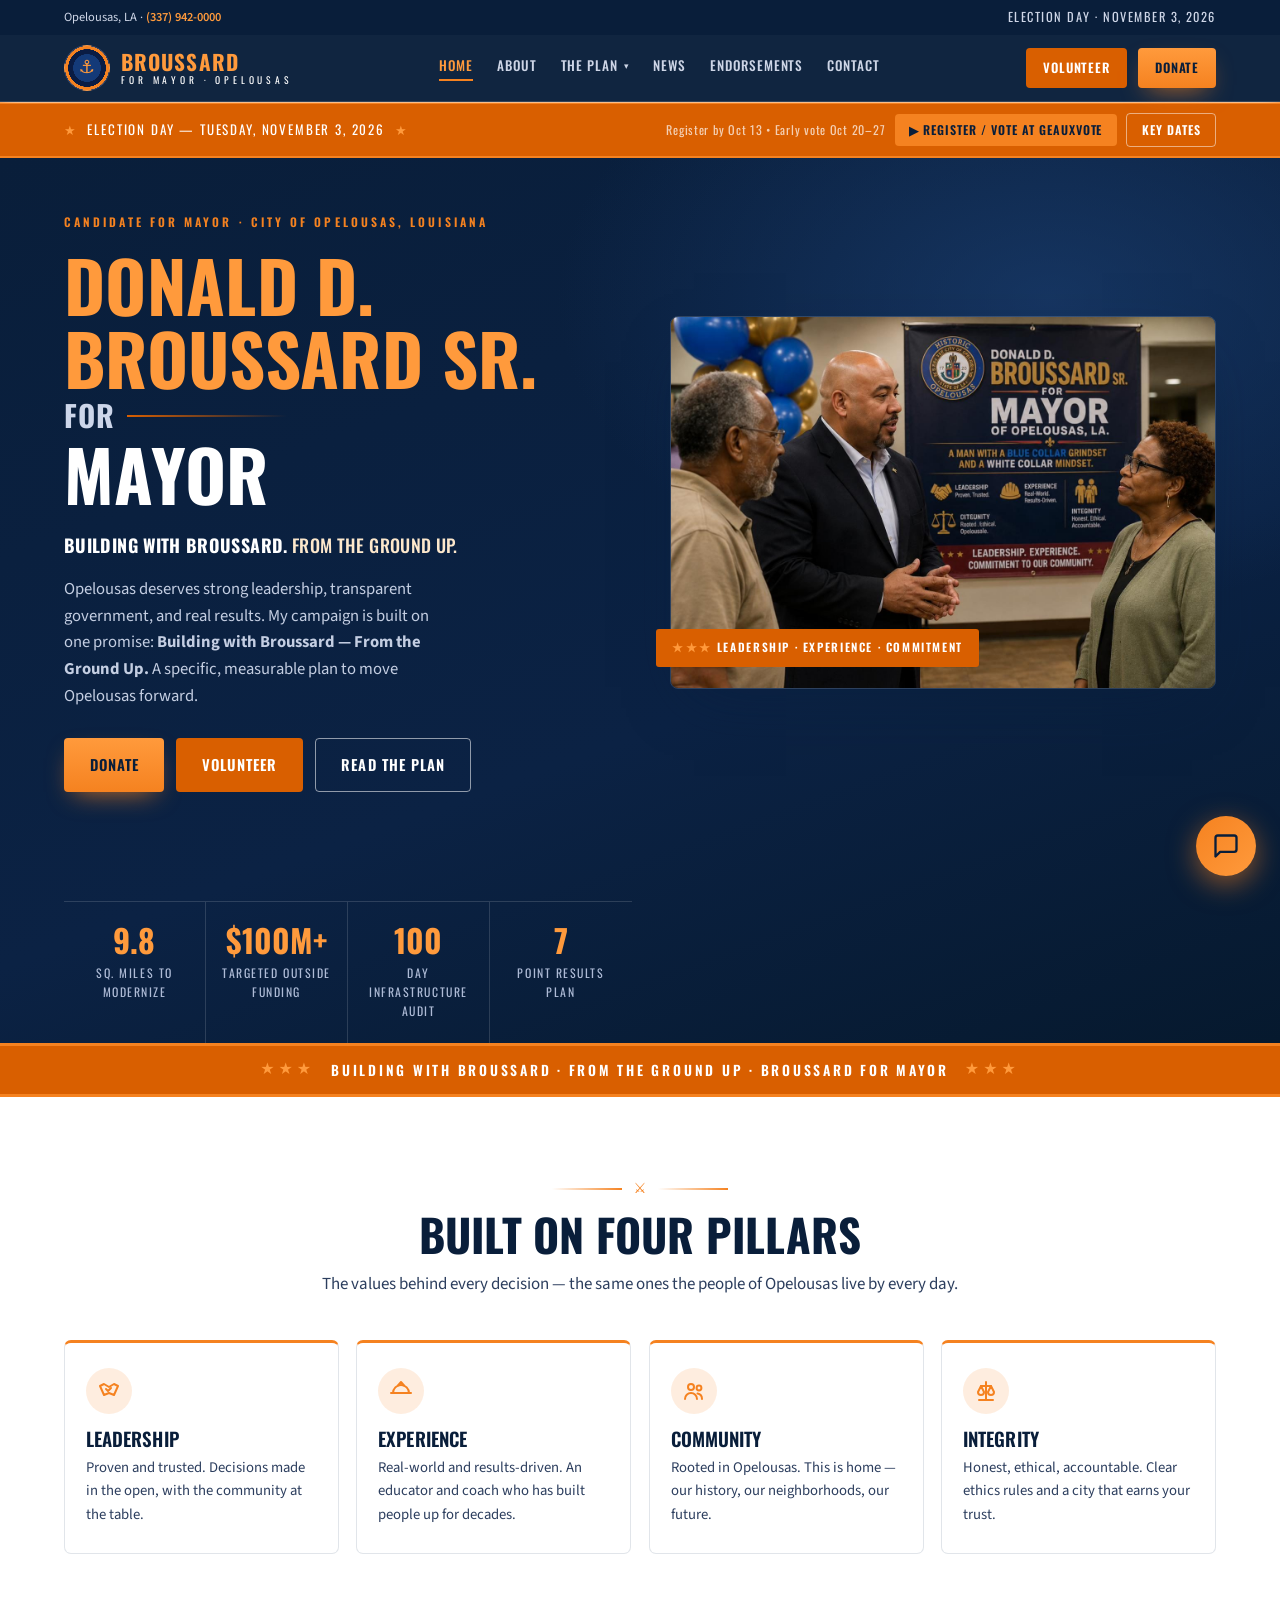
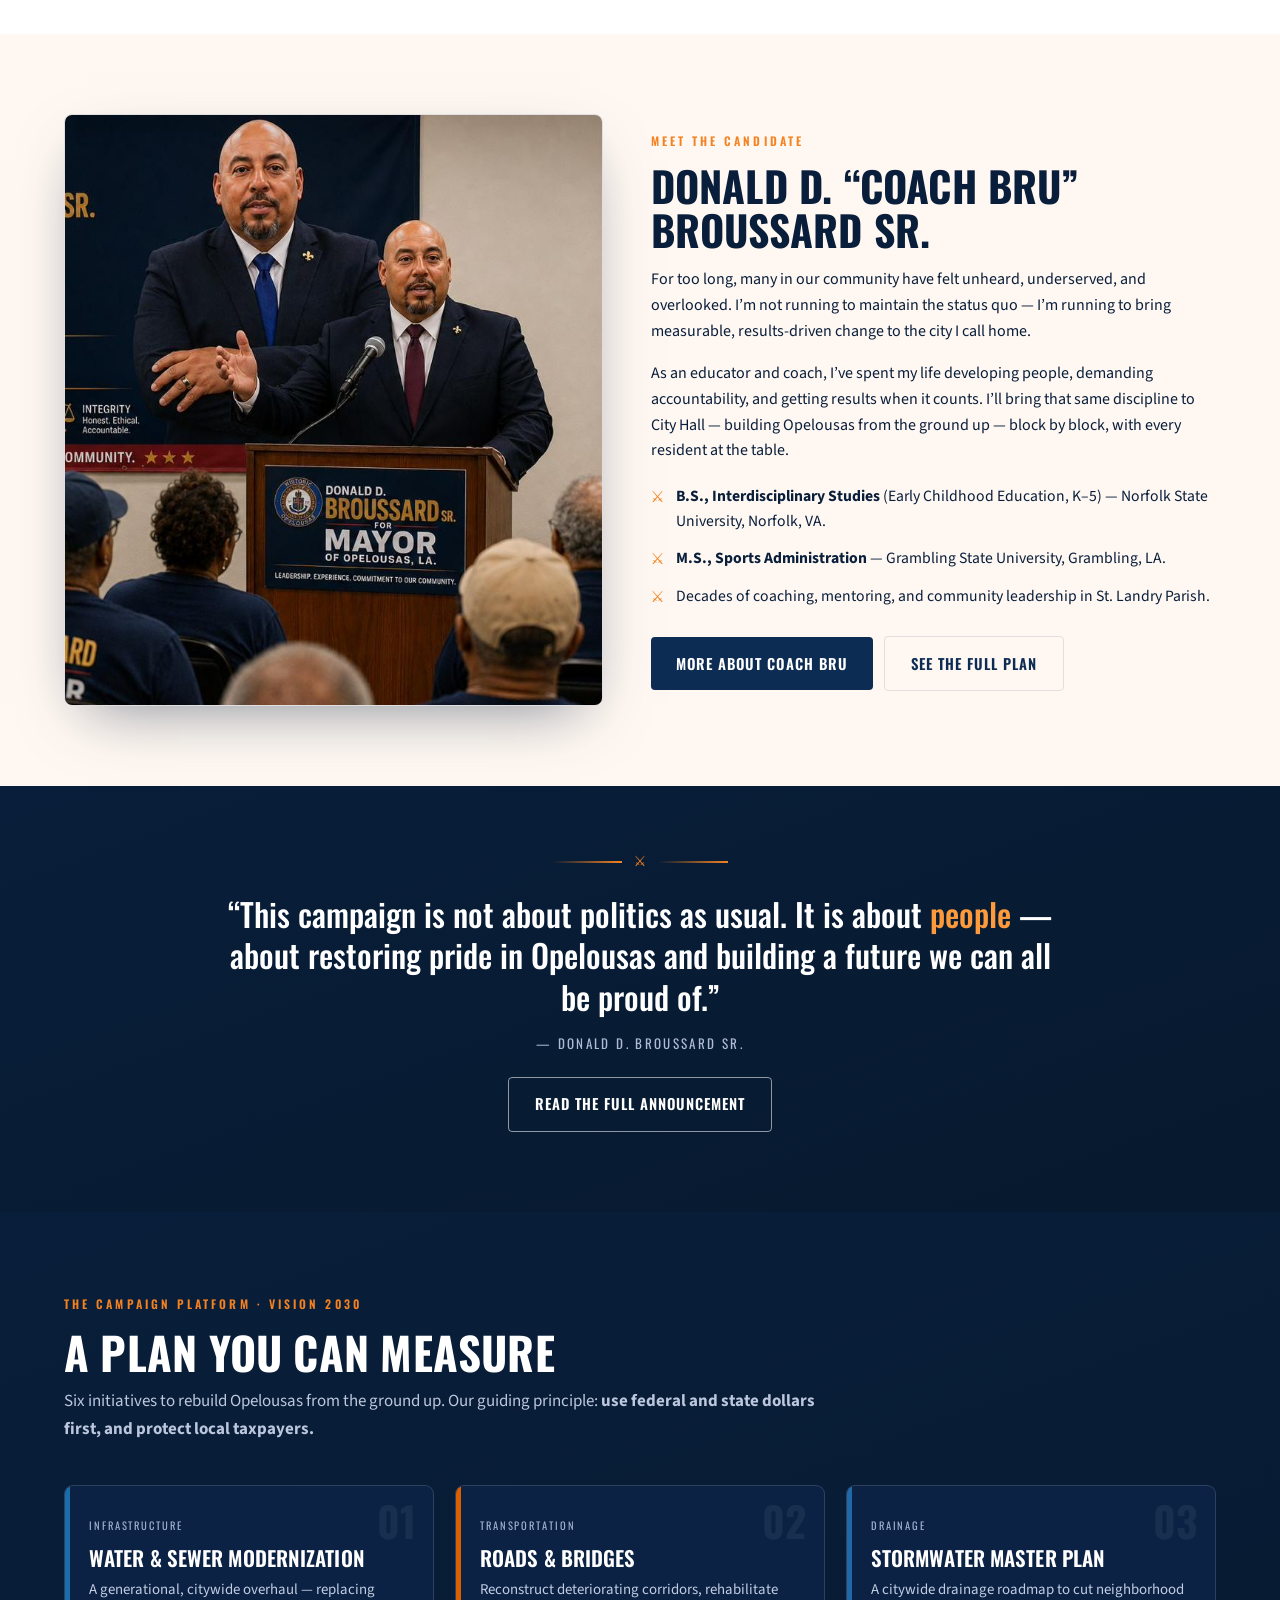
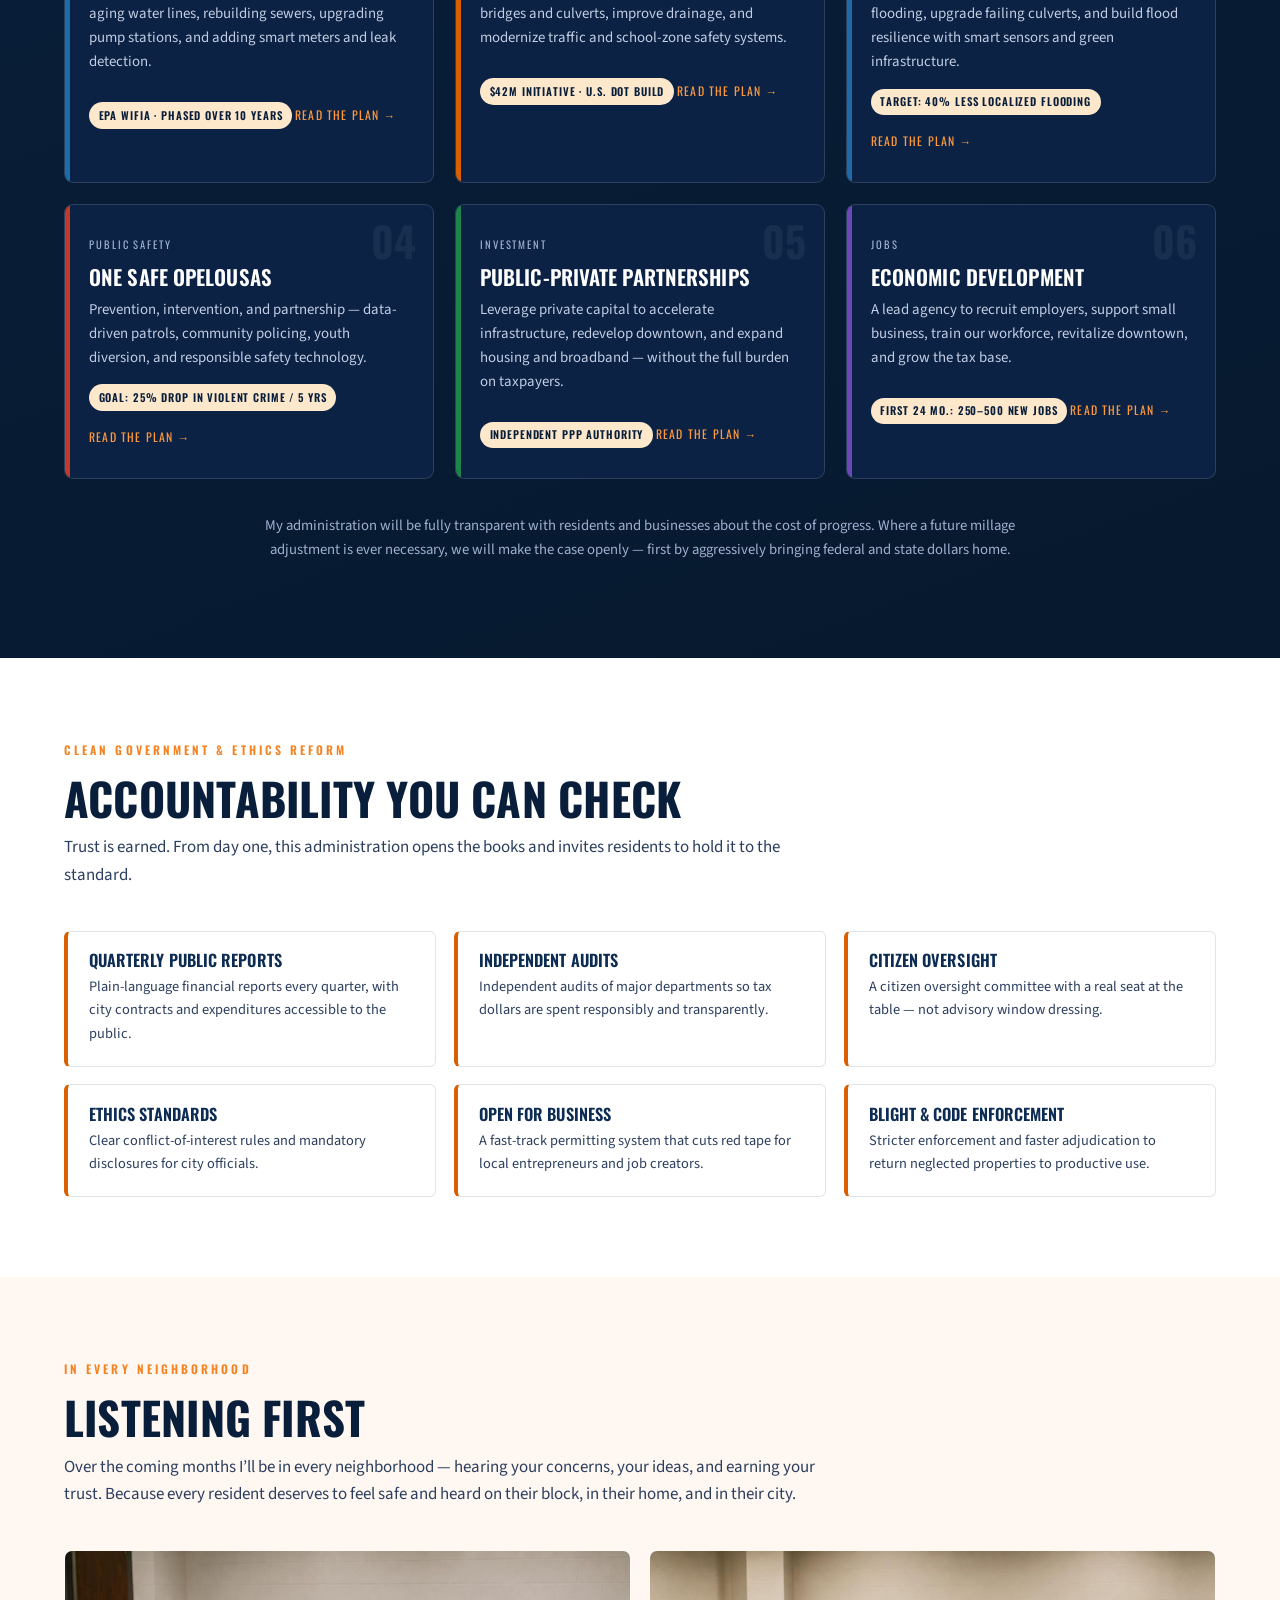
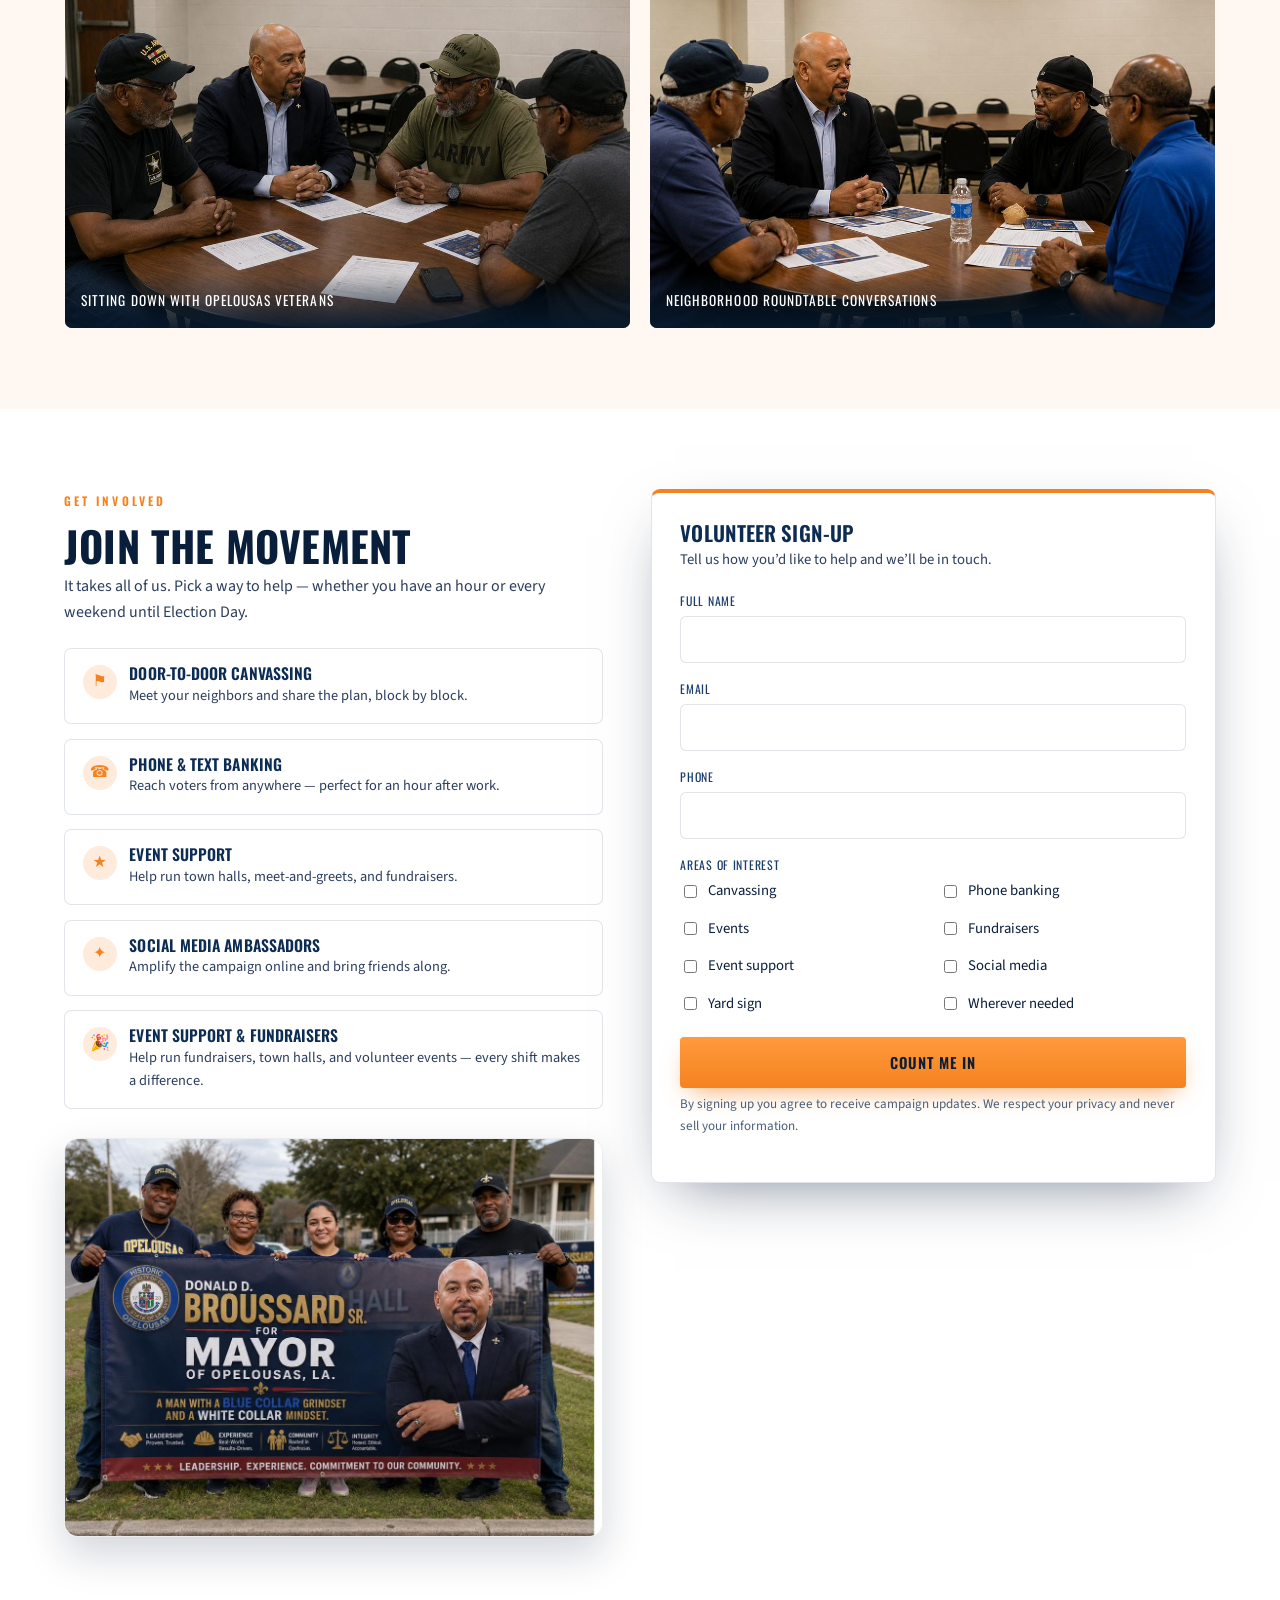
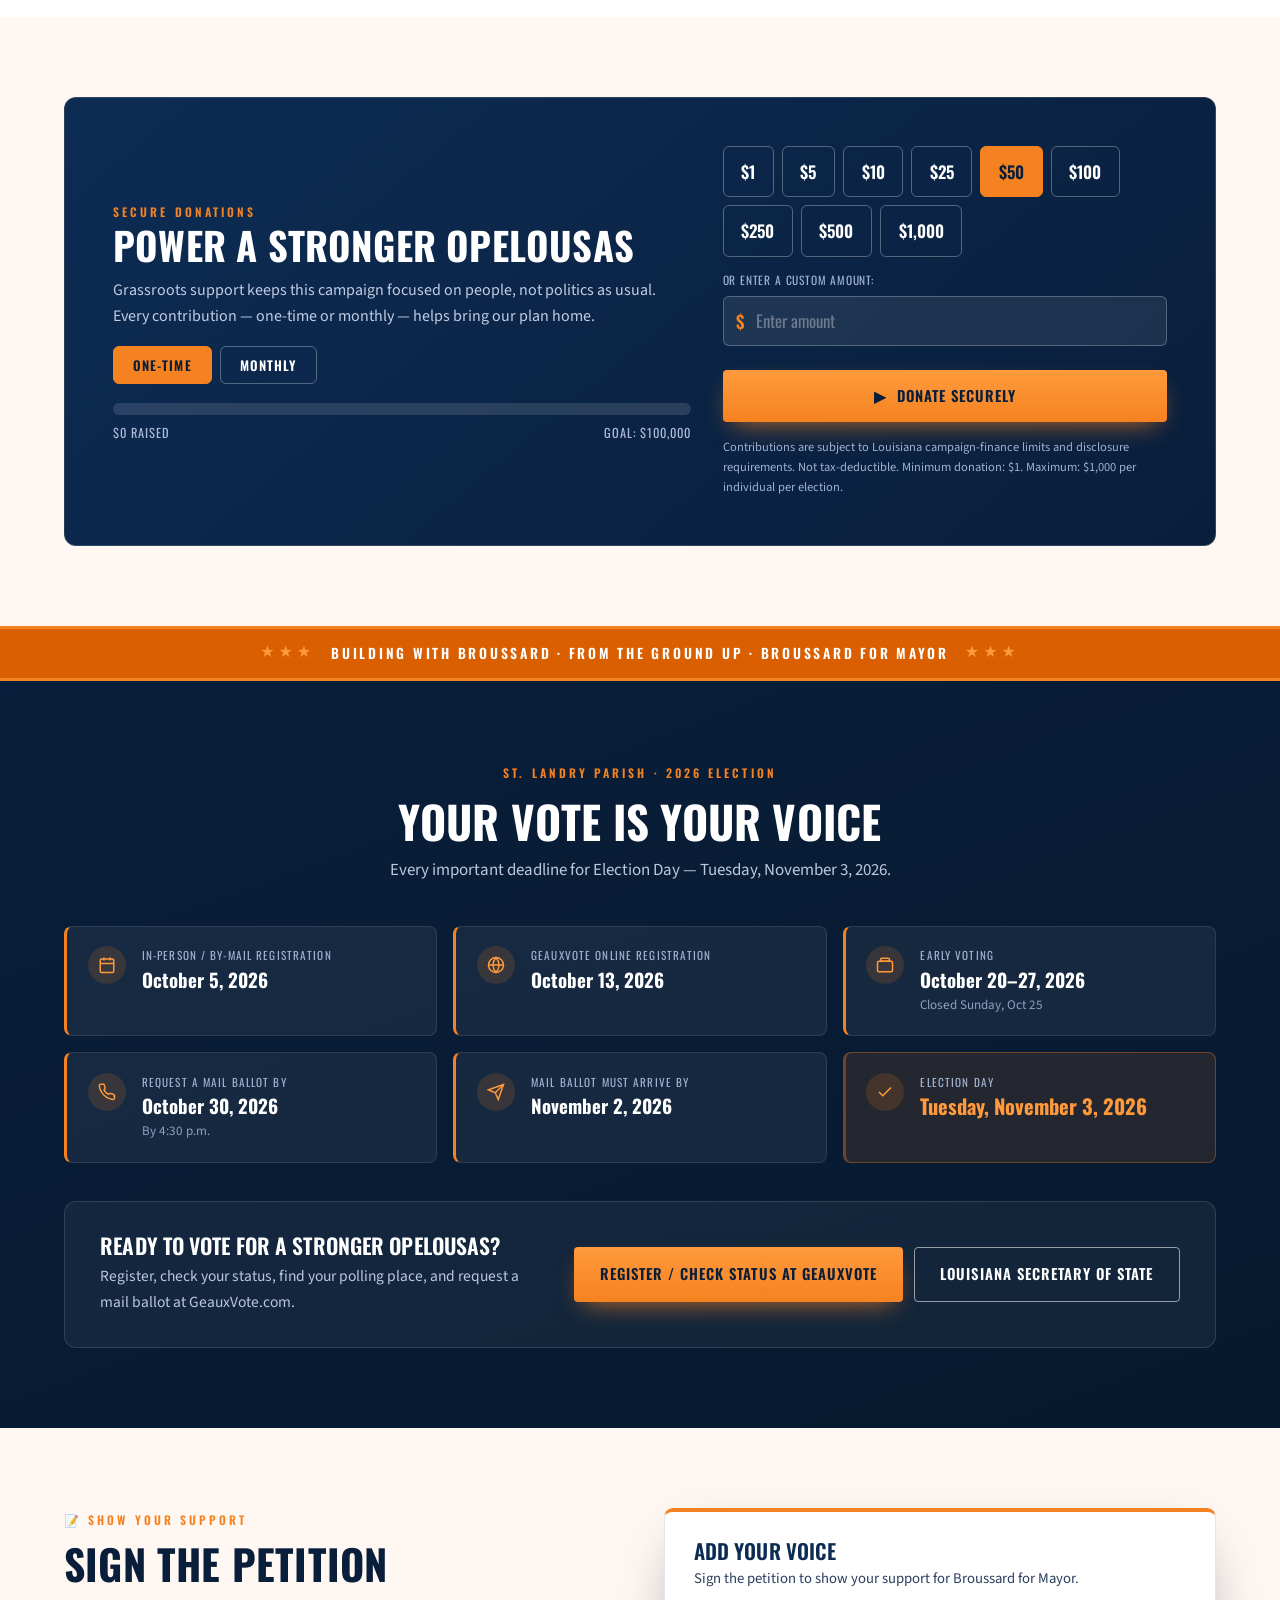
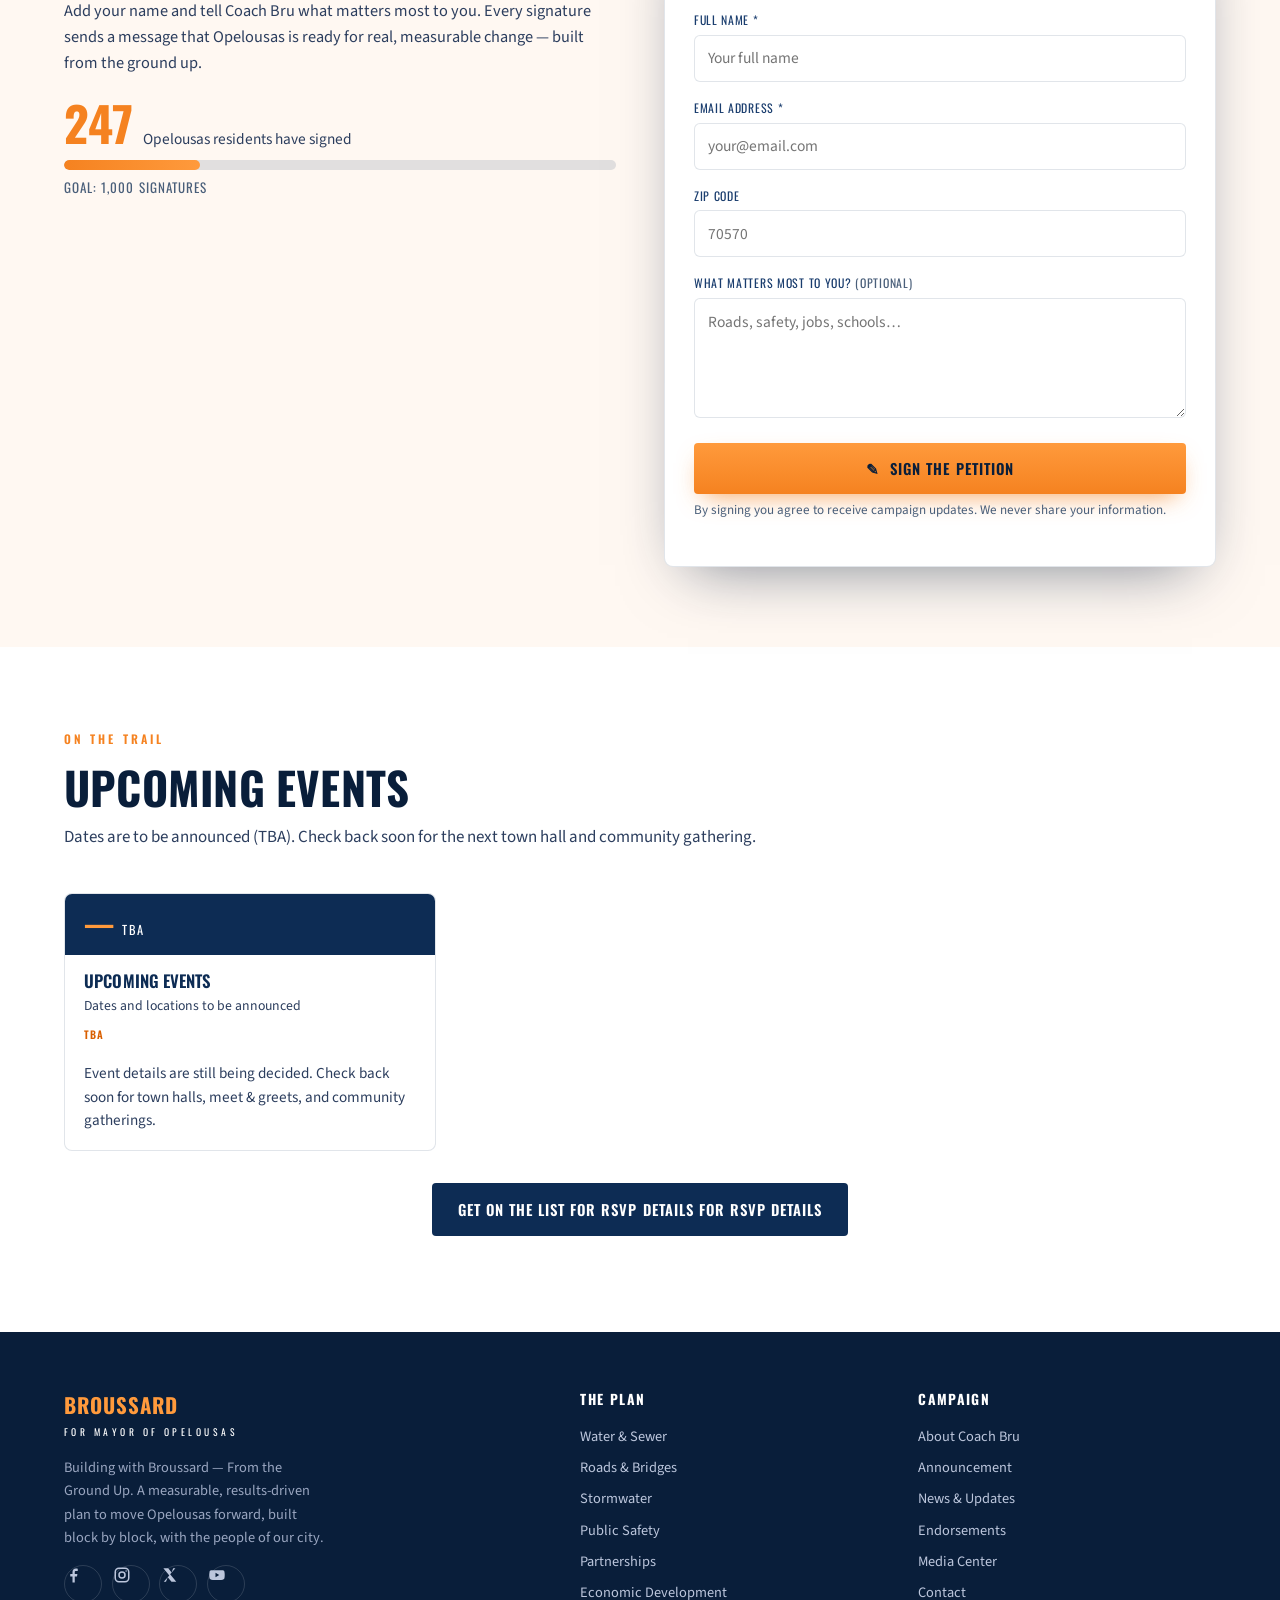
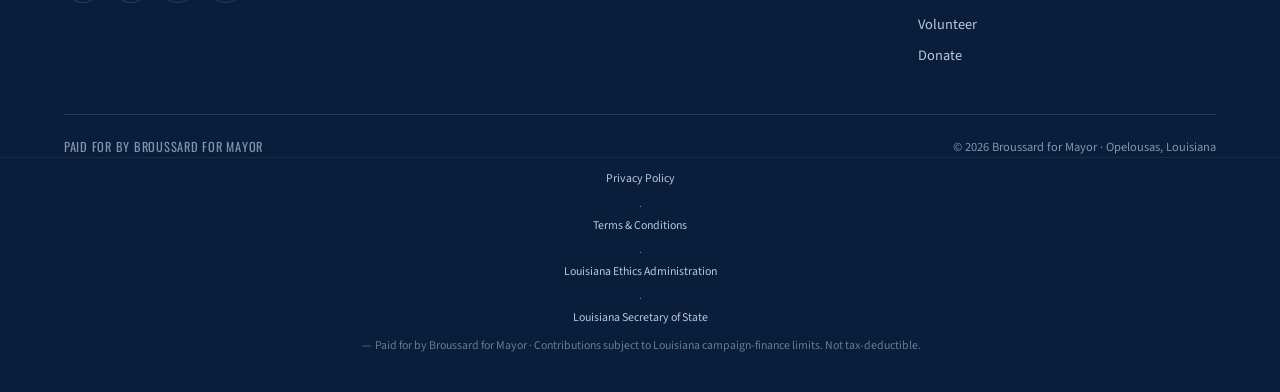
==== commit 4fa42e62: "first commit" ====
--- a/broussard-for-mayor-website/index-external-assets.html
+++ b/broussard-for-mayor-website/index-external-assets.html
@@ -371,52 +371,16 @@
   <div class="shead">
     <span class="eyebrow">On the Trail</span>
     <h2>Upcoming Events</h2>
-    <p>Come meet Coach Bru and bring a neighbor. RSVP details are shared with the campaign list.</p>
+    <p>Dates are to be announced (TBA). Check back soon for the next town hall and community gathering.</p>
   </div>
   <div class="events">
     <div class="ev">
-      <div class="date"><span class="d">12</span><span class="mo">Jul</span></div>
+      <div class="date"><span class="d">—</span><span class="mo">TBA</span></div>
       <div class="body">
-        <h4>Northside Town Hall</h4>
-        <div class="where">&#128205; Opelousas Civic Center &middot; 6:30 PM</div>
-        <span class="type">Town Hall</span>
-        <div class="ev-map"><iframe loading="lazy" referrerpolicy="no-referrer-when-downgrade"
-          src="https://www.google.com/maps?q=Opelousas+Civic+Center,+Opelousas,+LA&output=embed"
-          title="Opelousas Civic Center map" aria-label="Map to Opelousas Civic Center"></iframe></div>
-        <div class="cal-add">
-          <a href="https://calendar.google.com/calendar/render?action=TEMPLATE&text=Broussard+Northside+Town+Hall&dates=20261012T183000/20261012T200000&location=Opelousas+Civic+Center,+Opelousas,+LA&details=Join+Donald+Broussard+Sr.+for+Mayor+for+a+community+town+hall" target="_blank" rel="noopener">+ Google Cal</a>
-          <a href="data:text/calendar;charset=utf8,BEGIN:VCALENDAR%0AVERSION:2.0%0ABEGIN:VEVENT%0ADTSTART:20261012T183000%0ADTEND:20261012T200000%0ASUMMARY:Broussard+Northside+Town+Hall%0ALOCATION:Opelousas+Civic+Center%0AEND:VEVENT%0AEND:VCALENDAR" download="event.ics">+ Apple/Outlook</a>
-        </div>
-      </div>
-    </div>
-    <div class="ev">
-      <div class="date"><span class="d">26</span><span class="mo">Jul</span></div>
-      <div class="body">
-        <h4>Coffee with the Candidate</h4>
-        <div class="where">&#128205; Downtown Opelousas &middot; 9:00 AM</div>
-        <span class="type">Meet &amp; Greet</span>
-        <div class="ev-map"><iframe loading="lazy" referrerpolicy="no-referrer-when-downgrade"
-          src="https://www.google.com/maps?q=Downtown+Opelousas,+LA&output=embed"
-          title="Downtown Opelousas map" aria-label="Map to Downtown Opelousas"></iframe></div>
-        <div class="cal-add">
-          <a href="https://calendar.google.com/calendar/render?action=TEMPLATE&text=Coffee+with+Coach+Bru&dates=20261026T090000/20261026T103000&location=Downtown+Opelousas,+LA" target="_blank" rel="noopener">+ Google Cal</a>
-          <a href="data:text/calendar;charset=utf8,BEGIN:VCALENDAR%0AVERSION:2.0%0ABEGIN:VEVENT%0ADTSTART:20261026T090000%0ADTEND:20261026T103000%0ASUMMARY:Coffee+with+Coach+Bru%0ALOCATION:Downtown+Opelousas,+LA%0AEND:VEVENT%0AEND:VCALENDAR" download="event.ics">+ Apple/Outlook</a>
-        </div>
-      </div>
-    </div>
-    <div class="ev">
-      <div class="date"><span class="d">09</span><span class="mo">Aug</span></div>
-      <div class="body">
-        <h4>Community Safety Forum</h4>
-        <div class="where">&#128205; St. Landry Parish Library &middot; 6:00 PM</div>
-        <span class="type">Community Forum</span>
-        <div class="ev-map"><iframe loading="lazy" referrerpolicy="no-referrer-when-downgrade"
-          src="https://www.google.com/maps?q=St+Landry+Parish+Library,+Opelousas,+LA&output=embed"
-          title="St. Landry Parish Library map" aria-label="Map to St. Landry Parish Library"></iframe></div>
-        <div class="cal-add">
-          <a href="https://calendar.google.com/calendar/render?action=TEMPLATE&text=Broussard+Community+Safety+Forum&dates=20260809T180000/20260809T193000&location=St+Landry+Parish+Library,+Opelousas,+LA" target="_blank" rel="noopener">+ Google Cal</a>
-          <a href="data:text/calendar;charset=utf8,BEGIN:VCALENDAR%0AVERSION:2.0%0ABEGIN:VEVENT%0ADTSTART:20260809T180000%0ADTEND:20260809T193000%0ASUMMARY:Community+Safety+Forum%0ALOCATION:St+Landry+Parish+Library,+Opelousas,+LA%0AEND:VEVENT%0AEND:VCALENDAR" download="event.ics">+ Apple/Outlook</a>
-        </div>
+        <h4>Upcoming Events</h4>
+        <div class="where">Dates and locations to be announced</div>
+        <span class="type">TBA</span>
+        <p style="margin:.85rem 0 0;color:var(--slate);font-size:.95rem;line-height:1.55">Event details are still being decided. Check back soon for town halls, meet &amp; greets, and community gatherings.</p>
       </div>
     </div>
   </div>
@@ -1096,7 +1060,7 @@
   <div class="layout">
     <div class="main">
 
-      <p class="intro">The Opelousas Economic Development Administration (OEDA) would serve as the city&rsquo;s lead agency for attracting investment, creating jobs, supporting local businesses, and coordinating public-private partnerships. Its mission: <strong>create jobs, expand the tax base, revitalize neighborhoods, and position Opelousas as a regional hub</strong> for business, manufacturing, logistics, technology, healthcare, and tourism.</p>
+      <p class="intro">The Opelousas Economic Development Authority (OEDA) would serve as the city&rsquo;s lead agency for attracting investment, creating jobs, supporting local businesses, and coordinating public-private partnerships. Its mission: <strong>create jobs, expand the tax base, revitalize neighborhoods, and position Opelousas as a regional hub</strong> for business, manufacturing, logistics, technology, healthcare, and tourism.</p>
 
       <h2 id="oeda__objectives">Core Objectives</h2>
       <div class="complist">
@@ -1598,7 +1562,7 @@
   'safe': 'One Safe Opelousas is our 5-year public safety strategy targeting a 25% reduction in violent crime through enforcement, community policing, youth programs, technology, and reentry support. <a href="#/one-safe-opelousas">Read the plan &rarr;</a>',
   'stormwater': 'Our Stormwater Master Plan (2026-2040) targets a 40% reduction in localized flooding through drainage upgrades, green infrastructure, and smart monitoring. <a href="#/stormwater">Read the plan &rarr;</a>',
   'ppp': 'Our Public-Private Partnership initiative will create an independent PPP Authority to attract private investment for infrastructure, downtown, housing, broadband, and an events district. <a href="#/ppp">Read the plan &rarr;</a>',
-  'economic': 'The OEDA (Opelousas Economic Development Administration) will target 250-500 new jobs in 24 months, recruit 10-20 businesses, and secure $100-150M in grants and investment. <a href="#/oeda">Read the plan &rarr;</a>',
+  'economic': 'The OEDA (Opelousas Economic Development Authority) will target 250-500 new jobs in 24 months, recruit 10-20 businesses, and secure $100-150M in grants and investment. <a href="#/oeda">Read the plan &rarr;</a>',
   'slogan': 'Our slogans are: <strong>Building with Broussard</strong> (our vision), <strong>From the Ground Up</strong> (our promise), and <strong>Broussard for Mayor</strong> (our campaign).',
   'default': 'Great question! For detailed information on any platform topic, visit our <a href="#/issues">full plan page</a>, or contact the campaign at <a href="#/contact">our contact page</a>. Is there something specific I can help with?'
 };
